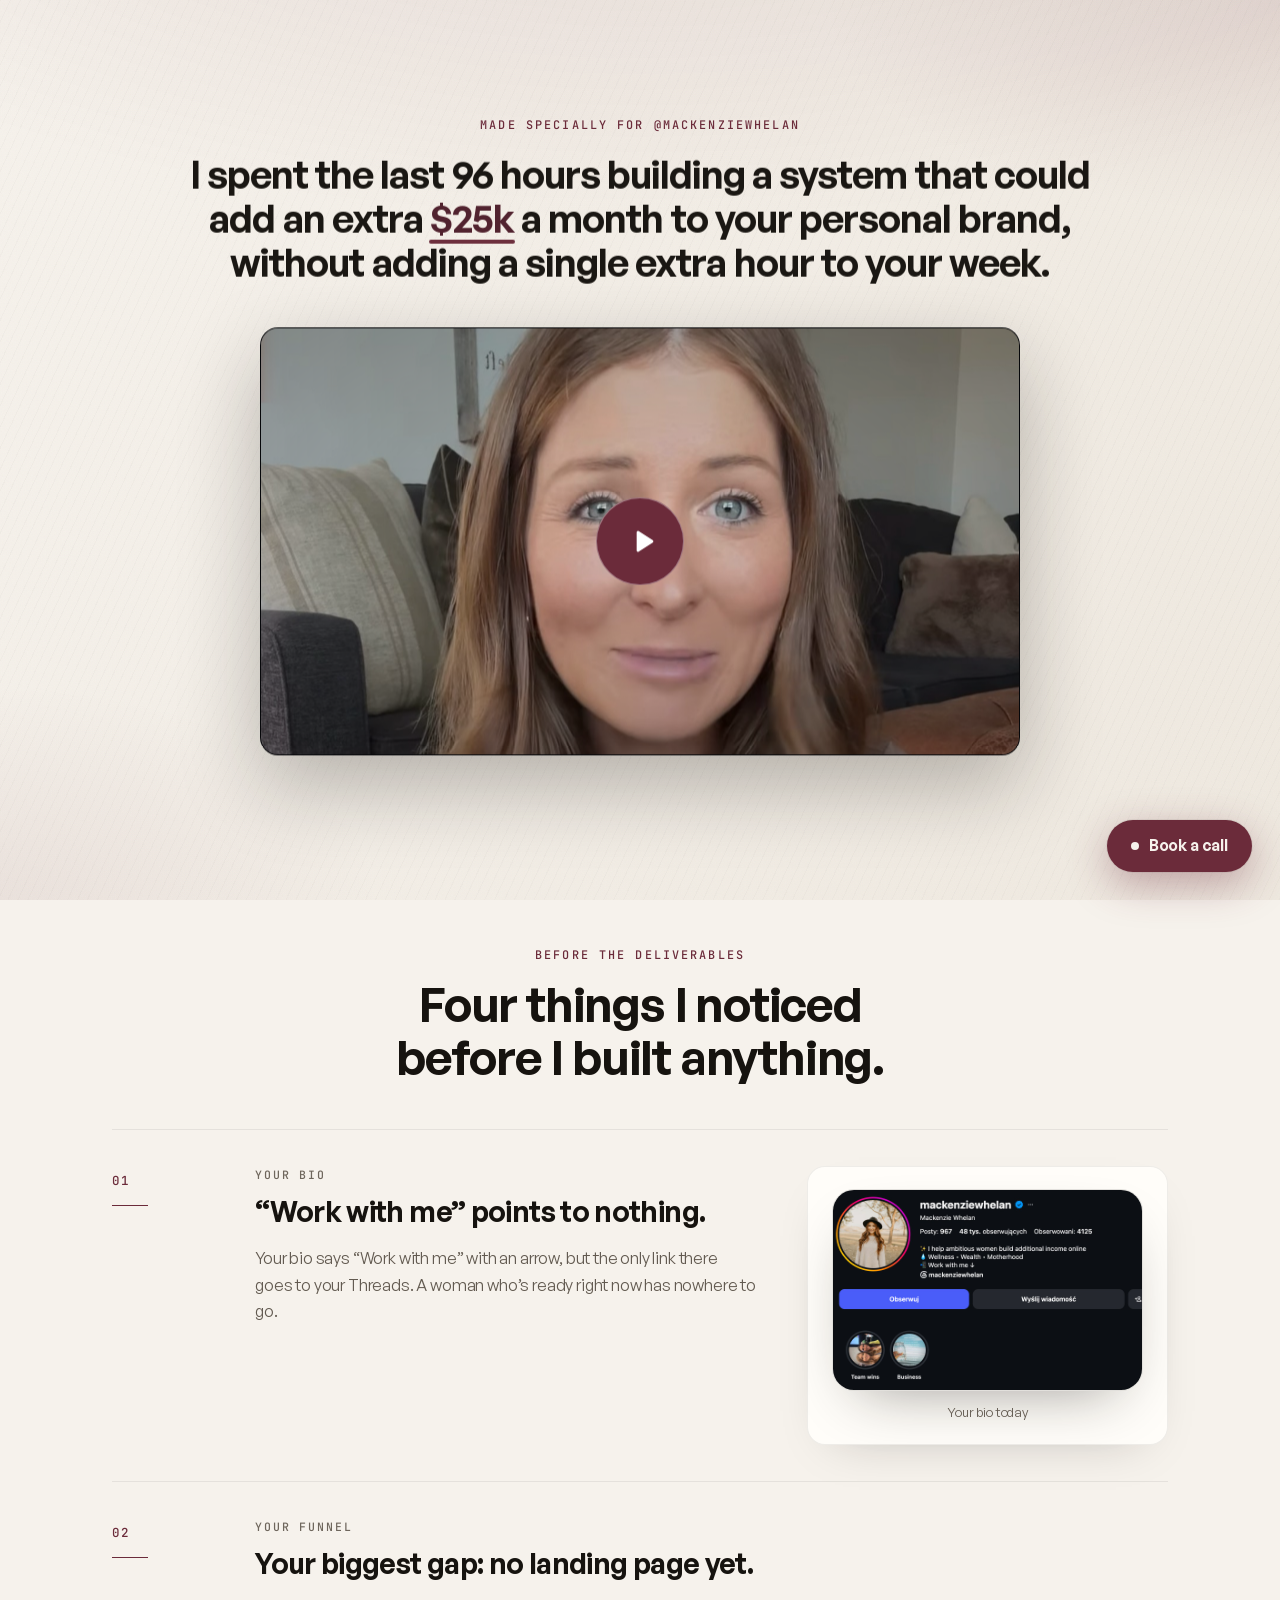
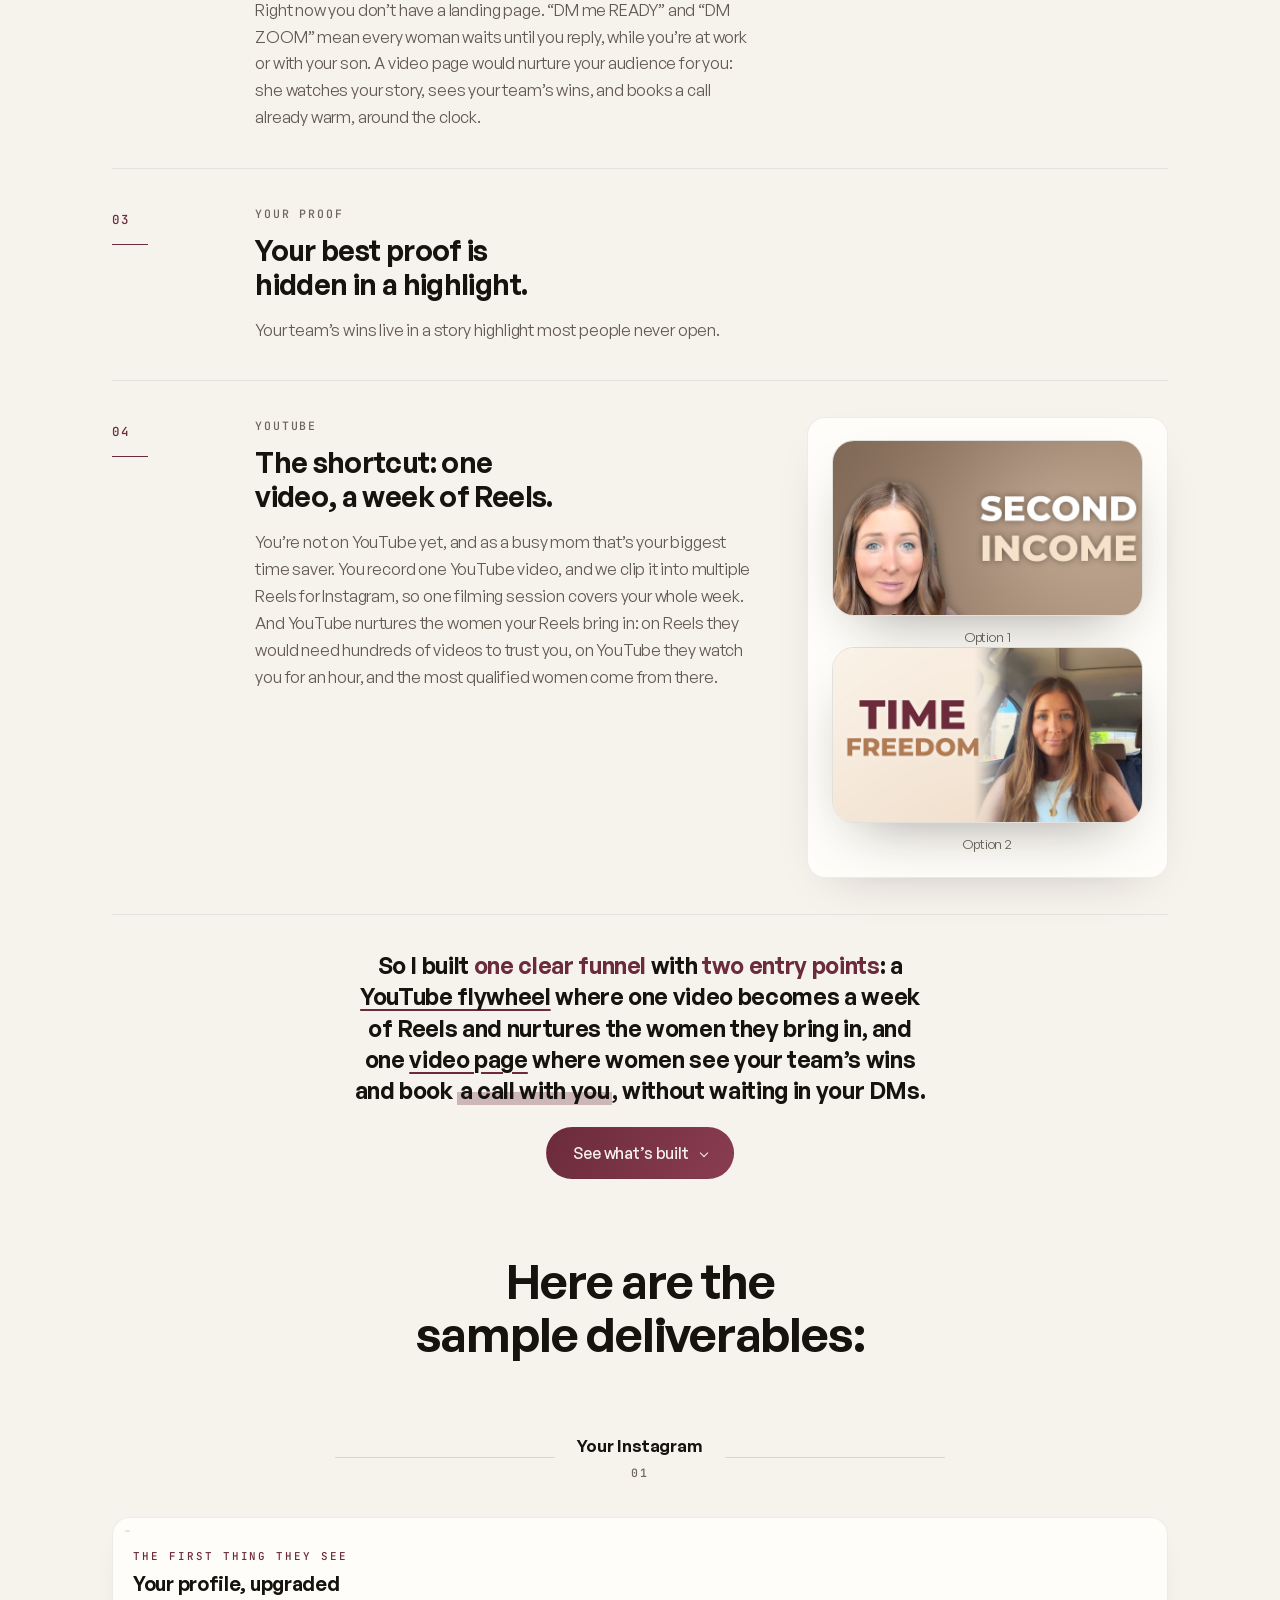
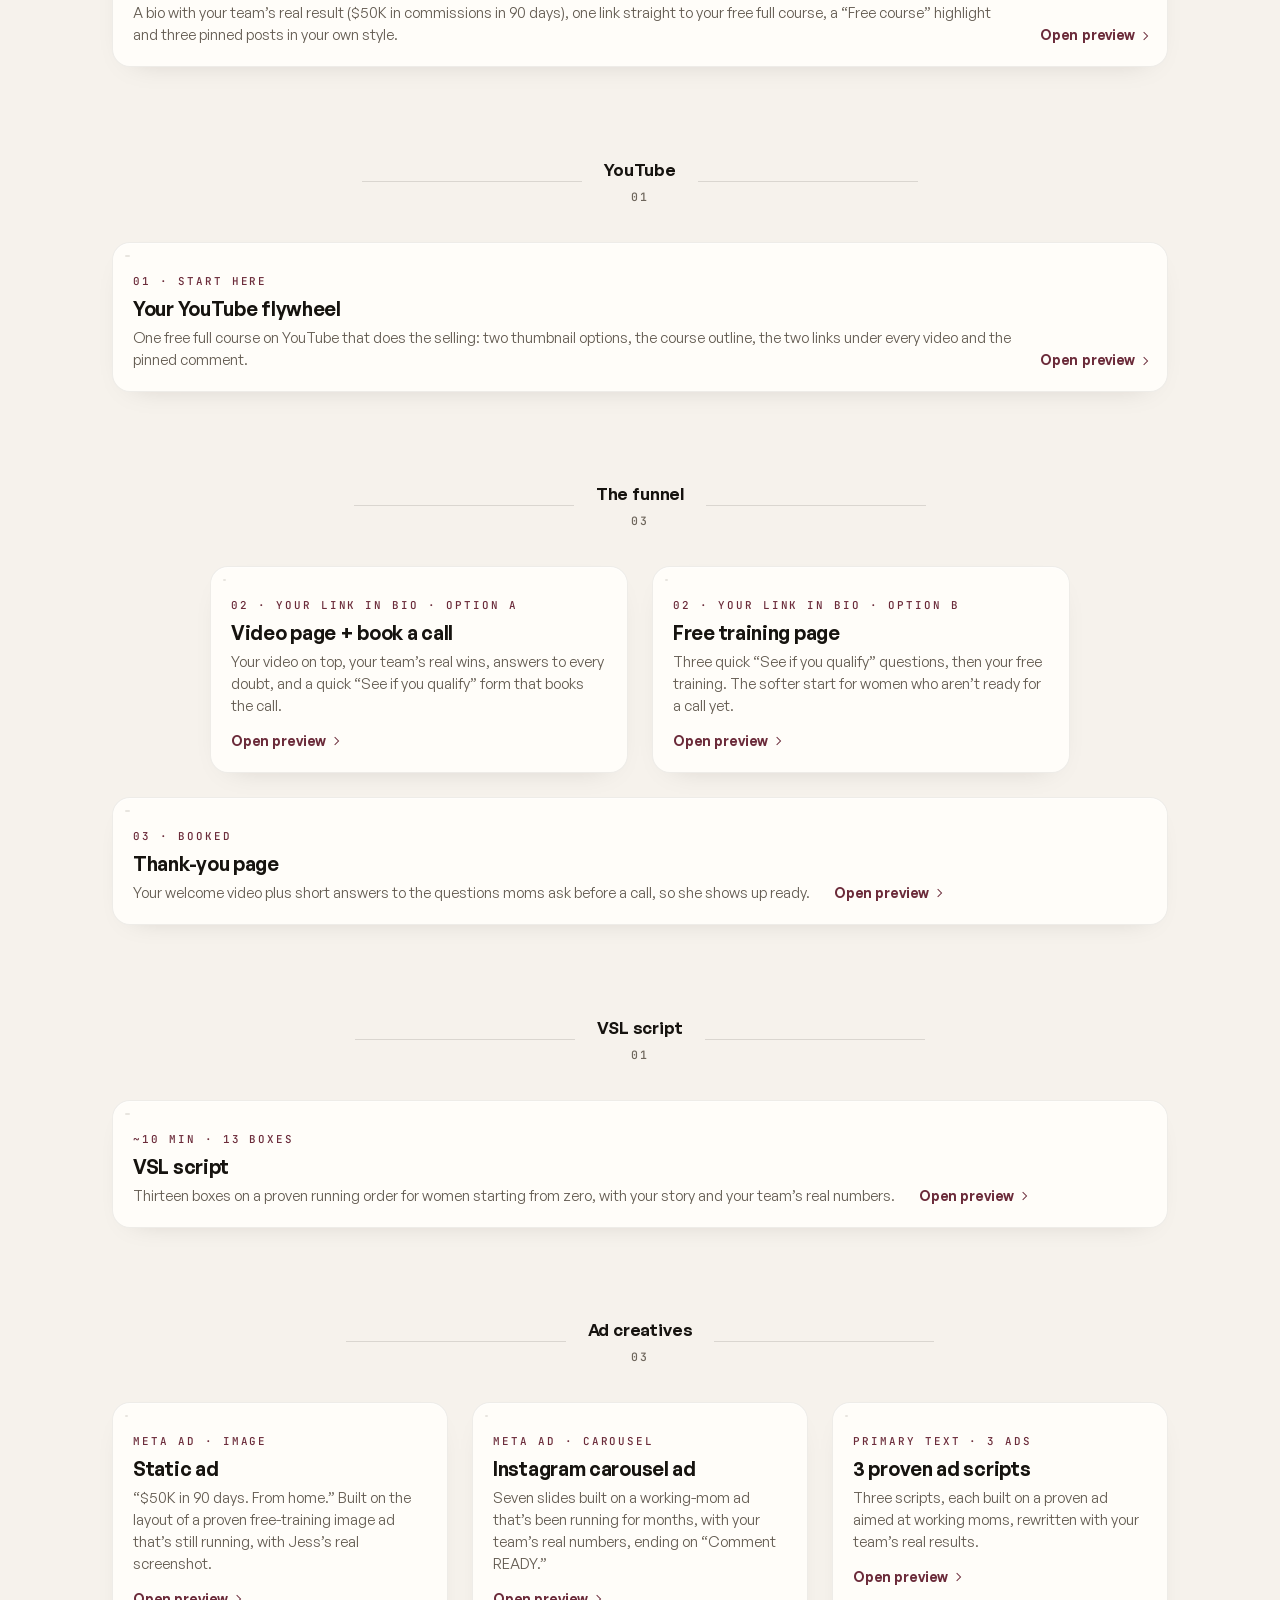
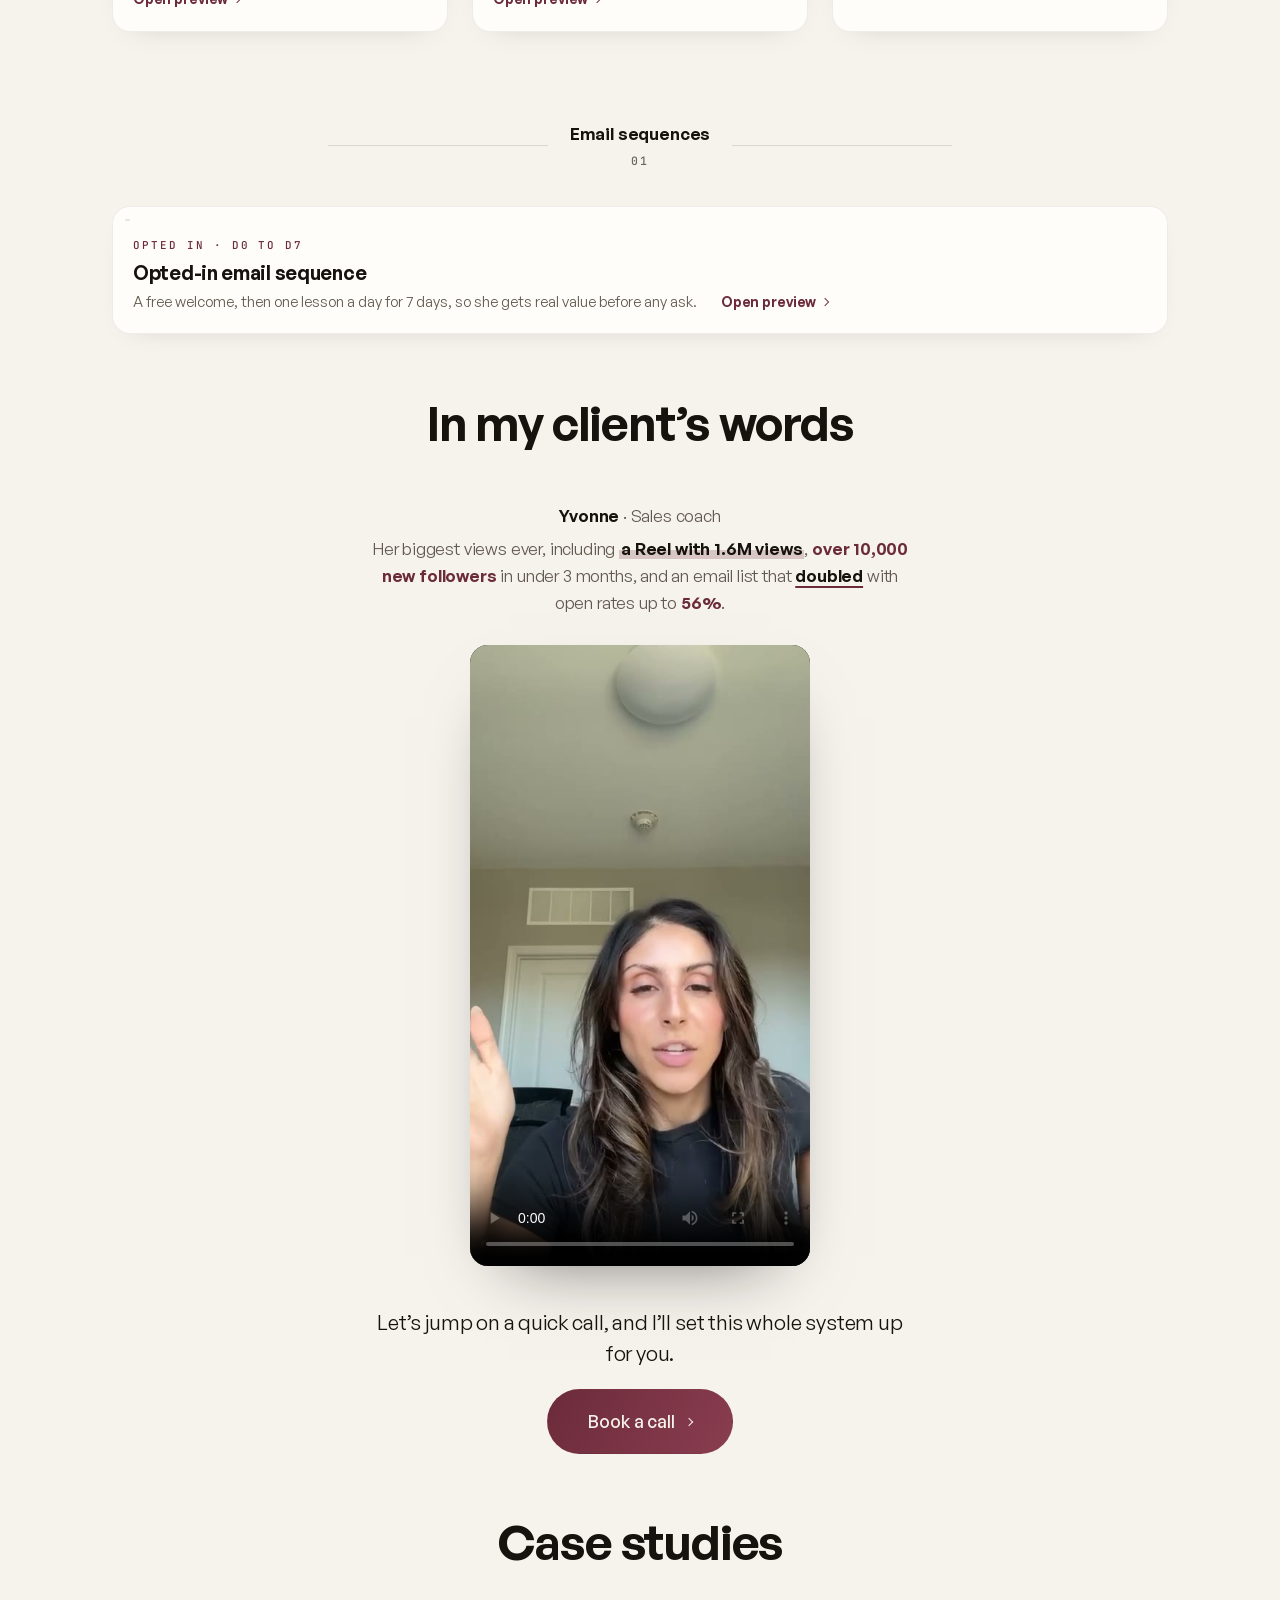
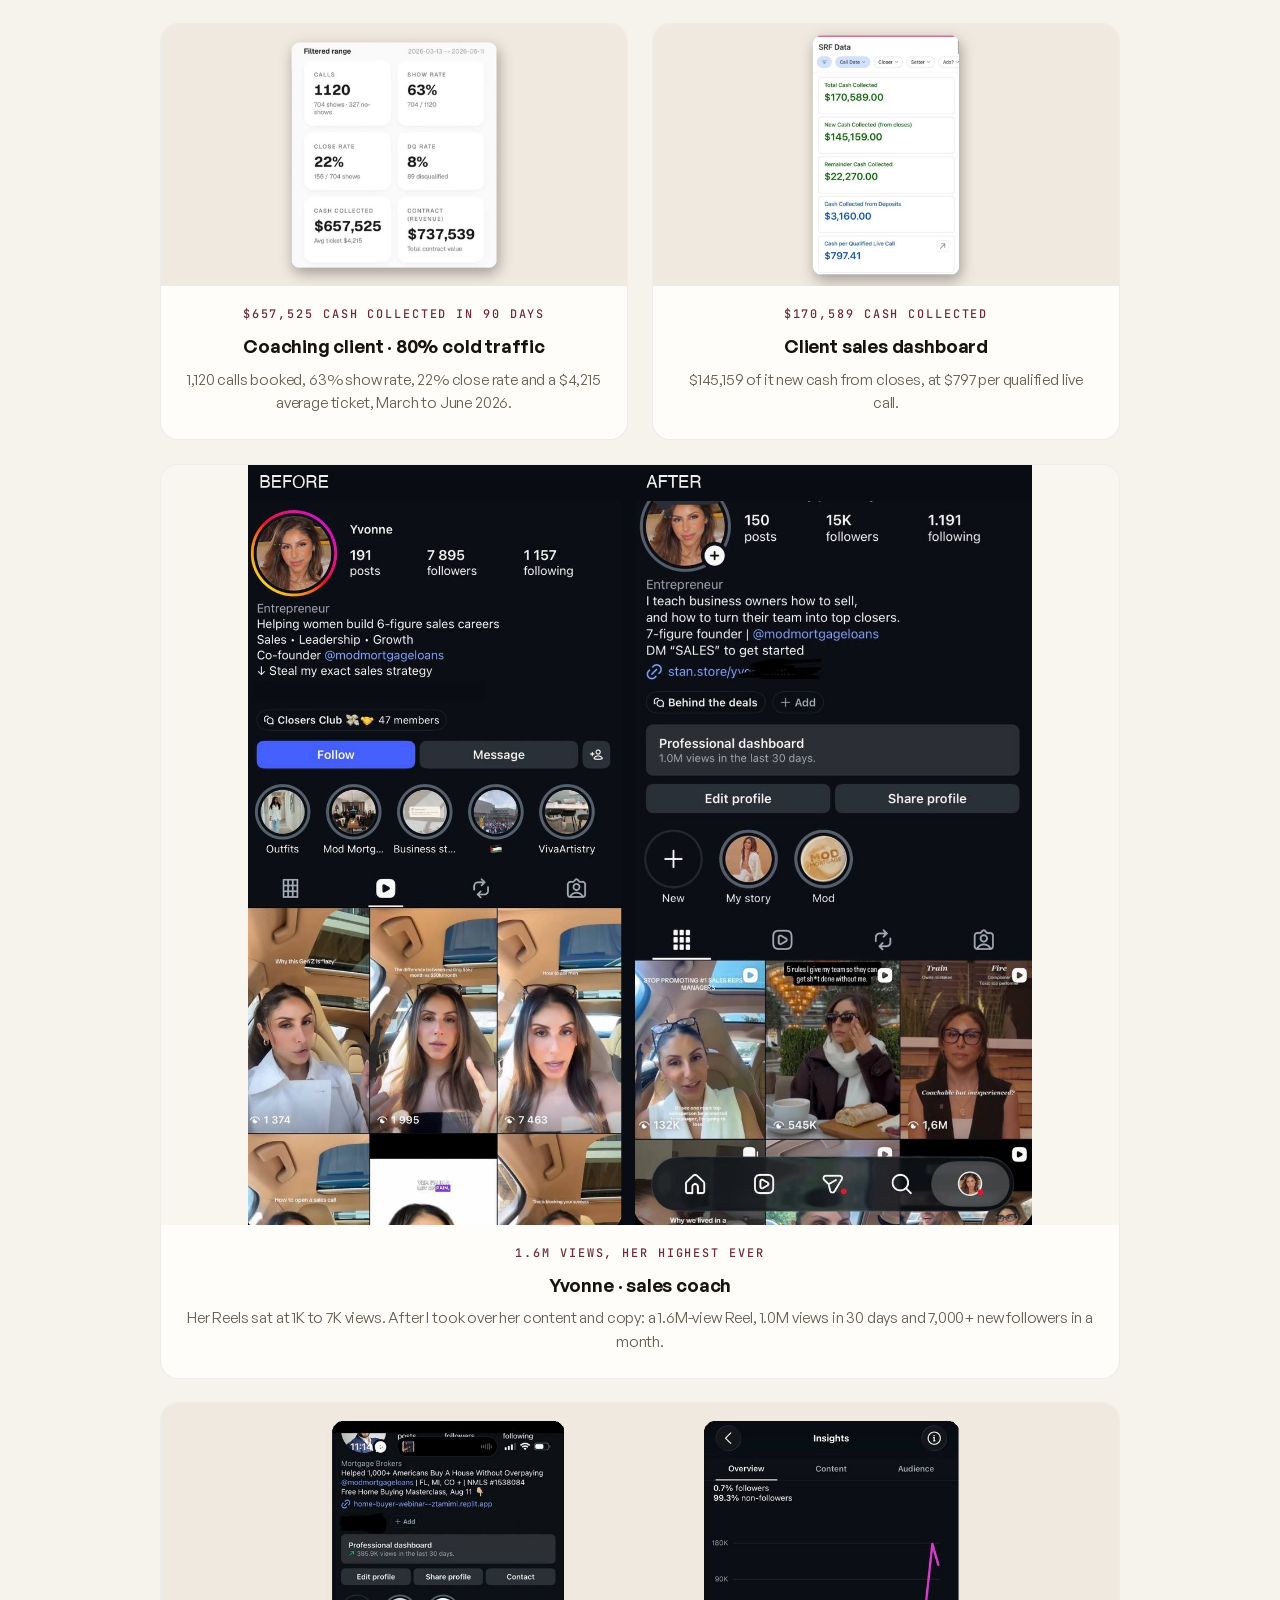
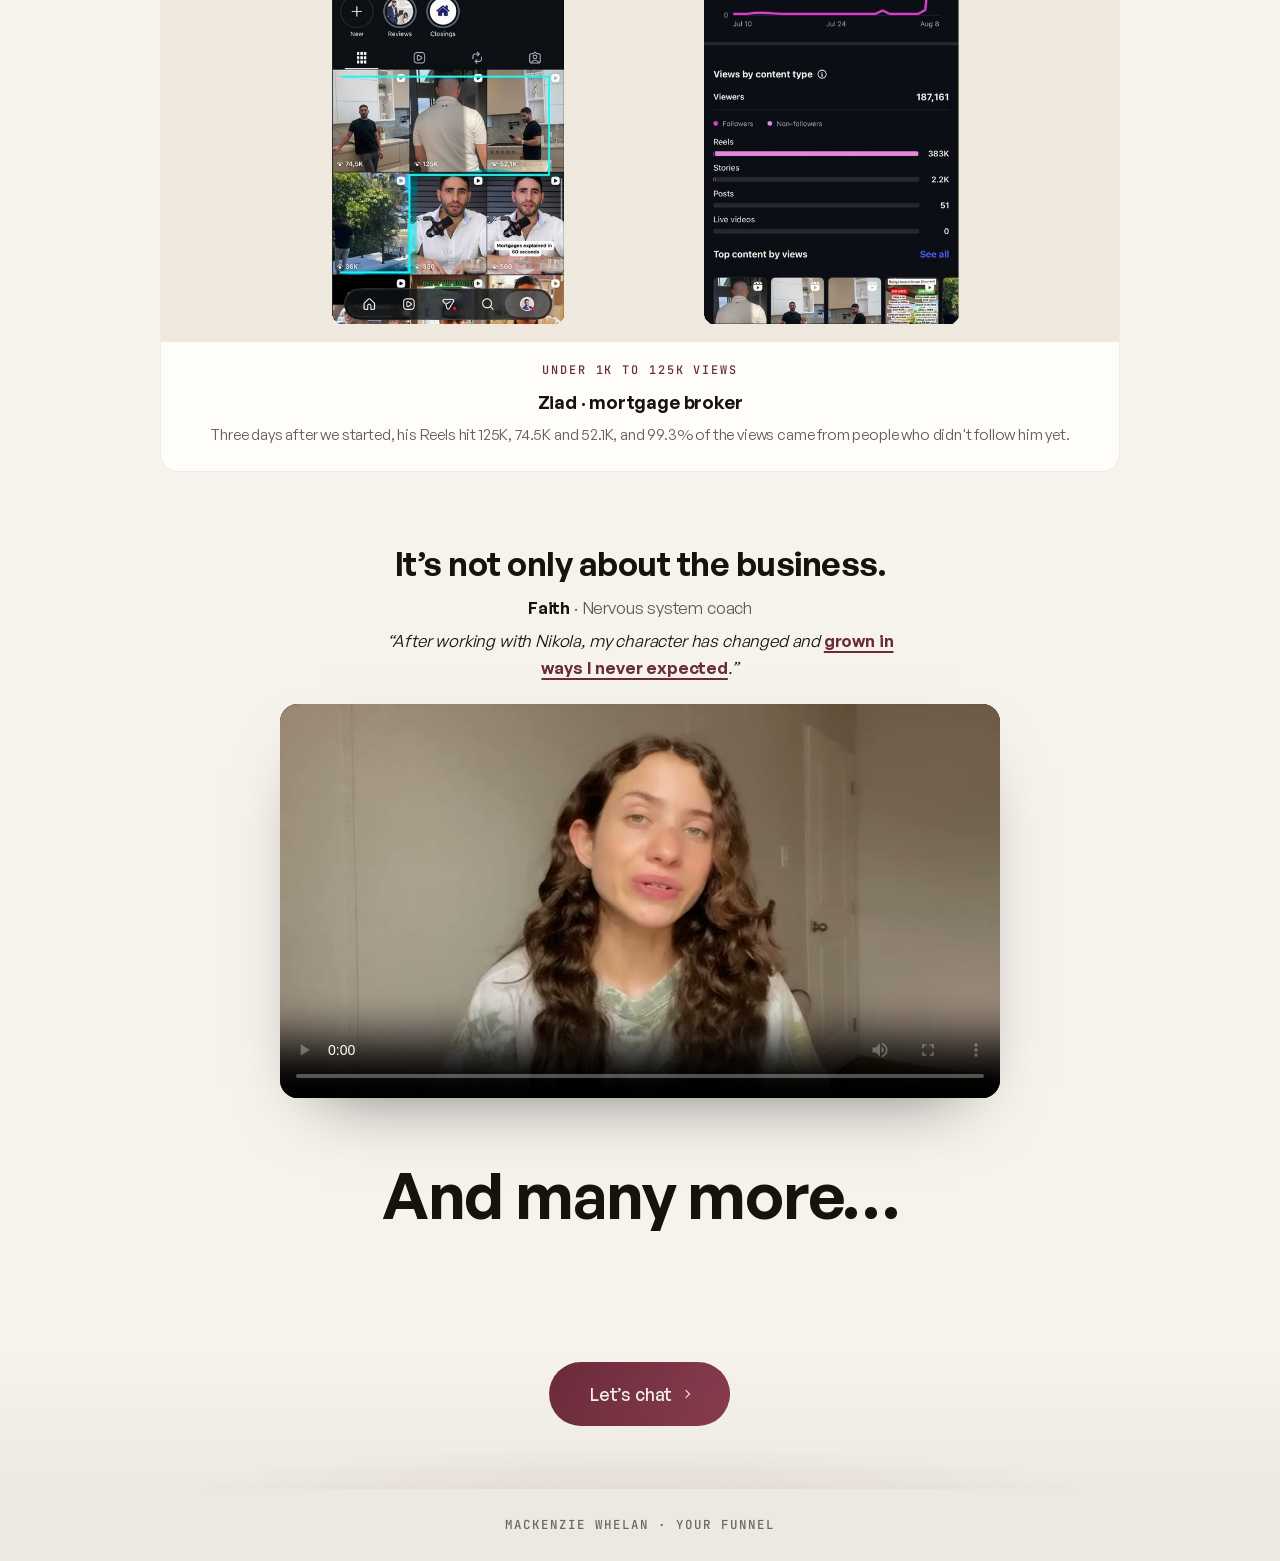
==== index.html @ 7a1e39ae "Mackenzie: new VSL script, distinct time-freedom thumbnail, proof collage, $25k headline Co-Authored" ====
<!doctype html>
<html lang="en">
<head>
  <meta charset="utf-8" />
  <meta name="viewport" content="width=device-width, initial-scale=1" />
  <title>Mackenzie Whelan · Your funnel</title>
  <meta name="description" content="Mackenzie, adding an additional $25k/mo to your personal brand" />
  <meta name="robots" content="noindex" />
  <meta property="og:title" content="Mackenzie, adding an additional $25k/mo to your personal brand" />
  <meta property="og:description" content="Mackenzie, adding an additional $25k/mo to your personal brand" />
  <meta property="og:image" content="https://nikola424.github.io/for-mackenzie/og.png" />
  <meta property="og:image:width" content="1200" />
  <meta property="og:image:height" content="630" />
  <meta property="og:url" content="https://nikola424.github.io/for-mackenzie/" />
  <meta property="og:type" content="website" />
  <meta name="twitter:card" content="summary_large_image" />
  <meta name="twitter:title" content="Mackenzie, adding an additional $25k/mo to your personal brand" />
  <meta name="twitter:image" content="https://nikola424.github.io/for-mackenzie/og.png" />
  <!-- Generated per build from the PROSPECT'S logo: node scripts/make_favicon.js {folder} -->
  <link rel="icon" href="assets/img/favicon.png" type="image/png" />
  <link rel="apple-touch-icon" href="assets/img/apple-touch-icon.png" />
  <script>document.documentElement.className += " js";</script>
  <link rel="preconnect" href="https://calendly.com" crossorigin />
  <link rel="preconnect" href="https://assets.calendly.com" crossorigin />
  <link rel="stylesheet" href="assets/vendor/lenis.css" />
  <link rel="stylesheet" href="styles.css?v=2" />
  <script>
    /* ================= SENDER OPTIONS (edit these, nothing else) =================
       heroEmbed   : Loom share URL, Wistia media id/URL, or any iframe src. Empty = native player (assets/video/hero.mp4).
       calendly    : your Calendly event URL. Embedded inline in the "Book a call" section.
       mode        : "funnel" (default, prospect already sells high ticket)
                     | "unaware" (no high-ticket offer yet: shows the designed offer card, swaps the headline, and adds the on-page bridge that walks the creator from "what problem?" to "show me the funnel").
       brand       : optional agency branding. logo (path/URL) and/or name for the top-left lockup; url; footer line.
       caseStudies : optional. [{ youtube: "VIDEO_ID" | image: "path", result: "$48k in 30 days", title: "...", text: "..." }]
    ============================================================================== */
    window.PITCH_CONFIG = {
      heroEmbed: "",
      calendly: "https://calendly.com/nikola-monetisebetter/discovery",
      mode: (new URLSearchParams(location.search).get("mode") || "funnel"),
      brand: { logo: "", name: "", url: "", footer: "" },
      caseStudies: [
        { image: "assets/img/cases/funnel-90d.jpg", result: "$657,525 cash collected in 90 days", title: "Coaching client · 80% cold traffic", text: "1,120 calls booked, 63% show rate, 22% close rate and a $4,215 average ticket, March to June 2026." },
        { image: "assets/img/cases/cash-dashboard.jpg", result: "$170,589 cash collected", title: "Client sales dashboard", text: "$145,159 of it new cash from closes, at $797 per qualified live call." },
        { wide: true, image: "assets/img/cases/yvonne.jpg", result: "1.6M views, her highest ever", title: "Yvonne · sales coach", text: "Her Reels sat at 1K to 7K views. After I took over her content and copy: a 1.6M-view Reel, 1.0M views in 30 days and 7,000+ new followers in a month." },
        { wide: true, image: "assets/img/cases/ziad.jpg", result: "Under 1K to 125K views", title: "Ziad · mortgage broker", text: "Three days after we started, his Reels hit 125K, 74.5K and 52.1K, and 99.3% of the views came from people who didn't follow him yet." }
      ]
    };
  </script>
<script data-topfix>try{if("scrollRestoration" in history)history.scrollRestoration="manual"}catch(e){}addEventListener("load",function(){if(!location.hash){scrollTo(0,0);setTimeout(function(){scrollTo(0,0)},50)}});</script>
<style>.cal-direct{text-align:center;margin-top:16px;font-size:.9rem;opacity:.75}.cal-direct a{text-decoration:underline}</style>
</head>
<body>
  <main id="top">
    <!-- ============================ HERO ============================ -->
    <section class="hero section" id="hero">
      <div class="agency-bar" id="agency-bar"></div>

      <!-- photo-swarm signature: overlay above the already-visible hero, pointer-events none -->
      <div class="swarm" id="swarm" aria-hidden="true">
        <div class="swarm__ph" style="--ox:-60vw;--oy:-40vh;--ix:-34vw;--iy:-18vh;--r:-8deg;left:50%;top:50%"><img src="assets/img/swarm-1.jpg" alt="" /></div>
        <div class="swarm__ph" style="--ox:60vw;--oy:-40vh;--ix:30vw;--iy:-18vh;--r:8deg;left:50%;top:50%"><img src="assets/img/swarm-2.jpg" alt="" /></div>
        <div class="swarm__ph" style="--ox:-70vw;--oy:10vh;--ix:-38vw;--iy:8vh;--r:-5deg;left:50%;top:50%"><img src="assets/img/swarm-3.jpg" alt="" /></div>
        <div class="swarm__ph" style="--ox:70vw;--oy:10vh;--ix:34vw;--iy:8vh;--r:5deg;left:50%;top:50%"><img src="assets/img/swarm-4.jpg" alt="" /></div>
        <div class="swarm__ph" style="--ox:-55vw;--oy:60vh;--ix:-26vw;--iy:34vh;--r:-6deg;left:50%;top:50%"><img src="assets/img/swarm-5.jpg" alt="" /></div>
        <div class="swarm__ph" style="--ox:55vw;--oy:60vh;--ix:22vw;--iy:34vh;--r:6deg;left:50%;top:50%"><img src="assets/img/swarm-6.jpg" alt="" /></div>
      </div>

      <div class="hero__inner container">
        <p class="eyebrow reveal">Made specially for @mackenziewhelan</p>
        <h1 class="hero__title reveal" data-mode="funnel">I spent the last 96 hours building a system that could add an extra <span class="mark">$25k</span> a month to your personal brand, without adding a single extra hour to your week.</h1>

        <!-- Hero video: Loom / Wistia embed when PITCH_CONFIG.heroEmbed is set, else the native player -->
        <div class="hplayer reveal">
          <div class="hplayer__stage" id="hp-stage" data-state="idle">
            <video class="hplayer__video" id="hp-video" playsinline preload="metadata" muted
                   poster="assets/img/hero-poster.jpg?v=2">
              <source src="assets/video/hero.mp4" type="video/mp4" />
              <track id="hp-track" kind="captions" src="assets/video/hero.vtt" srclang="en" label="English" />
            </video>

            <span class="hplayer__scrim" aria-hidden="true"></span>

            <button class="hplayer__big" id="hp-big" type="button" aria-label="Play video">
              <span class="hplayer__big-glow" aria-hidden="true"></span>
              <svg viewBox="0 0 24 24" aria-hidden="true"><path d="M8 5.14v13.72a1 1 0 0 0 1.53.85l10.5-6.86a1 1 0 0 0 0-1.7L9.53 4.3A1 1 0 0 0 8 5.14z"/></svg>
            </button>

            <div class="hplayer__cc" id="hp-cc-text" aria-live="polite"></div>

            <div class="hplayer__bar" id="hp-bar">
              <button class="hp-btn hp-btn--pp" id="hp-play" type="button" aria-label="Play / pause">
                <svg class="hp-i-pause" viewBox="0 0 24 24" aria-hidden="true"><rect x="6" y="5" width="4" height="14" rx="1.2"/><rect x="14" y="5" width="4" height="14" rx="1.2"/></svg>
                <svg class="hp-i-play" viewBox="0 0 24 24" aria-hidden="true"><path d="M8 5.14v13.72a1 1 0 0 0 1.53.85l10.5-6.86a1 1 0 0 0 0-1.7L9.53 4.3A1 1 0 0 0 8 5.14z"/></svg>
              </button>
              <span class="hp-time" id="hp-cur">0:00</span>
              <div class="hp-scrub" id="hp-scrub" role="slider" aria-label="Seek" aria-valuemin="0" aria-valuemax="100" aria-valuenow="0" tabindex="0">
                <div class="hp-scrub__track"><div class="hp-scrub__buf" id="hp-buf"></div><div class="hp-scrub__fill" id="hp-fill"></div></div>
                <div class="hp-scrub__knob" id="hp-knob"></div>
              </div>
              <span class="hp-time hp-time--dur" id="hp-dur">0:00</span>
              <div class="hp-speed">
                <button class="hp-btn hp-btn--speed" id="hp-speed-btn" type="button" aria-label="Playback speed">1.5&times;</button>
                <div class="hp-speed__menu" id="hp-speed-menu" role="menu">
                  <button data-rate="1" type="button" role="menuitem">1&times;</button>
                  <button data-rate="1.25" type="button" role="menuitem">1.25&times;</button>
                  <button data-rate="1.5" class="is-on" type="button" role="menuitem">1.5&times;</button>
                  <button data-rate="2" type="button" role="menuitem">2&times;</button>
                </div>
              </div>
              <button class="hp-btn hp-btn--mute" id="hp-mute" type="button" aria-label="Unmute" aria-pressed="false">
                <svg class="hp-i-muted" viewBox="0 0 24 24" aria-hidden="true"><path d="M4 9v6h4l5 4V5L8 9H4z"/><path d="M17 9.5l4.5 5M21.5 9.5l-4.5 5"/></svg>
                <svg class="hp-i-sound" viewBox="0 0 24 24" aria-hidden="true"><path d="M4 9v6h4l5 4V5L8 9H4z"/><path d="M16.5 8.5a5 5 0 0 1 0 7M19 6a9 9 0 0 1 0 12"/></svg>
              </button>
              <button class="hp-btn hp-btn--full" id="hp-full" type="button" aria-label="Fullscreen">
                <svg viewBox="0 0 24 24" aria-hidden="true"><path d="M8 4H4v4M16 4h4v4M8 20H4v-4M16 20h4v-4"/></svg>
              </button>
            </div>
          </div>
        </div>

        <div class="hero__actions reveal">
          <a class="btn btn--ghost" href="#bridge" data-mode="funnel">Start here <span class="arrow-down" aria-hidden="true"></span></a>
        </div>
      </div>
    </section>

    


    <!-- ====================== AUDIT / BRIDGE (first thing after the hero, every pitch) ====================== -->
    <section class="section bridge" id="bridge">
      <div class="container">
        <div class="bridge__head">
          <p class="eyebrow reveal">Before the deliverables</p>
          <h2 class="section__title bridge__title reveal">Four things I noticed<br />before I built anything.</h2>
        </div>

        <article class="beat reveal">
          <div class="beat__num"><span class="beat__idx">01</span><span class="beat__rule"></span></div>
          <div class="beat__copy">
            <p class="beat__kicker">Your bio</p>
            <h3 class="beat__title">&ldquo;Work with me&rdquo; points to nothing.</h3>
            <p class="beat__text">Your bio says &ldquo;Work with me&rdquo; with an arrow, but the only link there goes to your Threads. A woman who&rsquo;s ready right now has nowhere to go.</p>
          </div>
          <div class="beat__aside">
            <figure class="shot shot--wide"><img src="assets/img/her-profile.jpg" alt="Mackenzie's Instagram bio" loading="lazy" /><figcaption>Your bio today</figcaption></figure>
          </div>
        </article>

        <article class="beat reveal">
          <div class="beat__num"><span class="beat__idx">02</span><span class="beat__rule"></span></div>
          <div class="beat__copy">
            <p class="beat__kicker">Your funnel</p>
            <h3 class="beat__title">Your biggest gap: no landing page yet.</h3>
            <p class="beat__text">Right now you don&rsquo;t have a landing page. &ldquo;DM me READY&rdquo; and &ldquo;DM ZOOM&rdquo; mean every woman waits until you reply, while you&rsquo;re at work or with your son. A video page would nurture your audience for you: she watches your story, sees your team&rsquo;s wins, and books a call already warm, around the clock.</p>
          </div>
        </article>

        <article class="beat reveal">
          <div class="beat__num"><span class="beat__idx">03</span><span class="beat__rule"></span></div>
          <div class="beat__copy">
            <p class="beat__kicker">Your proof</p>
            <h3 class="beat__title">Your best proof is hidden in a highlight.</h3>
            <p class="beat__text">Your team&rsquo;s wins live in a story highlight most people never open.</p>
          </div>
        </article>

        <article class="beat reveal">
          <div class="beat__num"><span class="beat__idx">04</span><span class="beat__rule"></span></div>
          <div class="beat__copy">
            <p class="beat__kicker">YouTube</p>
            <h3 class="beat__title">The shortcut: one video, a week of Reels.</h3>
            <p class="beat__text">You&rsquo;re not on YouTube yet, and as a busy mom that&rsquo;s your biggest time saver. You record one YouTube video, and we clip it into multiple Reels for Instagram, so one filming session covers your whole week. And YouTube nurtures the women your Reels bring in: on Reels they would need hundreds of videos to trust you, on YouTube they watch you for an hour, and the most qualified women come from there.</p>
          </div>
          <div class="beat__aside">
            <figure class="shot shot--wide"><img src="assets/img/course-thumb-1.jpg?v=2" alt="Thumbnail option 1" loading="lazy" /><figcaption>Option 1</figcaption></figure><figure class="shot shot--wide"><img src="assets/img/course-thumb-2.jpg?v=2" alt="Thumbnail option 2" loading="lazy" /><figcaption>Option 2</figcaption></figure>
          </div>
        </article>

        <div class="bridge__close reveal">
          <p class="bridge__closing">So I built <span class="hl">one clear funnel</span> with <span class="hl">two entry points</span>: a <u class="ul">YouTube flywheel</u> where one video becomes a week of Reels and nurtures the women they bring in, and one <u class="ul">video page</u> where women see your team&rsquo;s wins and book <span class="hl-bg">a call with you</span>, without waiting in your DMs.</p>
          <a class="btn btn--primary" href="#deliverables">See what&rsquo;s built <span class="arrow-down" aria-hidden="true"></span></a>
        </div>
      </div>
    </section>

    <!-- ======================= DELIVERABLES ======================== -->
    <section class="section deliverables" id="deliverables">
      <div class="container">
        <h2 class="section__title deliverables__title reveal" data-mode="funnel">Here are the<br />sample deliverables:</h2>

        <div class="group">
          <div class="group__head reveal">
            <span class="group__rule"></span>
            <span class="group__meta"><span class="group__label">Your Instagram</span><span class="group__count">01</span></span>
            <span class="group__rule"></span>
          </div>
          <div class="grid grid--1">
            <button class="pcard pcard--wide reveal" data-title="Your profile, upgraded" data-embed="ig-profile/?v=1">
              <span class="thumb thumb--wide"><span class="thumb__bar"><i></i><i></i><i></i><span class="thumb__url">today vs upgraded</span></span><img class="thumb__img" src="assets/img/igprofile-preview.jpg?v=1" alt="Your profile, upgraded preview" loading="lazy" /></span>
              <span class="pcard__body"><span><span class="pcard__kicker">The first thing they see</span><span class="pcard__title">Your profile, upgraded</span><span class="pcard__desc">A bio with your team&rsquo;s real result ($50K in commissions in 90 days), one link straight to your free full course, a &ldquo;Free course&rdquo; highlight and three pinned posts in your own style.</span></span><span class="pcard__link">Open preview <span class="arrow" aria-hidden="true"></span></span></span>
            </button>
          </div>
        </div>

        <div class="group">
          <div class="group__head reveal">
            <span class="group__rule"></span>
            <span class="group__meta"><span class="group__label">YouTube</span><span class="group__count">01</span></span>
            <span class="group__rule"></span>
          </div>
          <div class="grid grid--1">
            <button class="pcard pcard--wide reveal" data-title="Your YouTube flywheel" data-embed="youtube-flywheel/?v=3">
              <span class="thumb thumb--wide"><span class="thumb__bar"><i></i><i></i><i></i><span class="thumb__url">your free full course</span></span><img class="thumb__img" src="assets/img/flywheel-preview.jpg?v=3" alt="Your YouTube flywheel preview" loading="lazy" /></span>
              <span class="pcard__body"><span><span class="pcard__kicker">01 · Start here</span><span class="pcard__title">Your YouTube flywheel</span><span class="pcard__desc">One free full course on YouTube that does the selling: two thumbnail options, the course outline, the two links under every video and the pinned comment.</span></span><span class="pcard__link">Open preview <span class="arrow" aria-hidden="true"></span></span></span>
            </button>
          </div>
        </div>

        <div class="group">
          <div class="group__head reveal">
            <span class="group__rule"></span>
            <span class="group__meta"><span class="group__label">The funnel</span><span class="group__count">03</span></span>
            <span class="group__rule"></span>
          </div>
          <div class="grid grid--2">
            <button class="pcard reveal" data-title="Option A · Video page + book a call" data-embed="video/?v=3">
              <span class="thumb"><span class="thumb__bar"><i></i><i></i><i></i><span class="thumb__url">your link in bio · option A</span></span><img class="thumb__img" src="assets/img/video-preview.jpg?v=2" alt="Video page preview" loading="lazy" /></span>
              <span class="pcard__body"><span><span class="pcard__kicker">02 · Your link in bio · Option A</span><span class="pcard__title">Video page + book a call</span><span class="pcard__desc">Your video on top, your team&rsquo;s real wins, answers to every doubt, and a quick &ldquo;See if you qualify&rdquo; form that books the call.</span></span><span class="pcard__link">Open preview <span class="arrow" aria-hidden="true"></span></span></span>
            </button>
            <button class="pcard reveal" data-title="Option B · Free training page" data-embed="squeeze/?v=1792788765">
              <span class="thumb"><span class="thumb__bar"><i></i><i></i><i></i><span class="thumb__url">your link in bio · option B</span></span><img class="thumb__img" src="assets/img/squeeze-preview.jpg?v=1792788765" alt="Option B preview" loading="lazy" /></span>
              <span class="pcard__body"><span><span class="pcard__kicker">02 · Your link in bio · Option B</span><span class="pcard__title">Free training page</span><span class="pcard__desc">Three quick &ldquo;See if you qualify&rdquo; questions, then your free training. The softer start for women who aren&rsquo;t ready for a call yet.</span></span><span class="pcard__link">Open preview <span class="arrow" aria-hidden="true"></span></span></span>
            </button>
          </div>
          <div class="grid grid--1" style="margin-top:24px">
            <button class="pcard pcard--wide reveal" data-title="Thank-you page" data-embed="thank-you/?v=1">
              <span class="thumb thumb--wide"><span class="thumb__bar"><i></i><i></i><i></i><span class="thumb__url">booked</span></span><img class="thumb__img" src="assets/img/thankyou-preview.jpg?v=1" alt="Thank-you page preview" loading="lazy" /></span>
              <span class="pcard__body"><span><span class="pcard__kicker">03 · Booked</span><span class="pcard__title">Thank-you page</span><span class="pcard__desc">Your welcome video plus short answers to the questions moms ask before a call, so she shows up ready.</span></span><span class="pcard__link">Open preview <span class="arrow" aria-hidden="true"></span></span></span>
            </button>
          </div>

        </div>

        <div class="group">
          <div class="group__head reveal">
            <span class="group__rule"></span>
            <span class="group__meta"><span class="group__label">VSL script</span><span class="group__count">01</span></span>
            <span class="group__rule"></span>
          </div>
          <div class="grid grid--1">
            <button class="pcard pcard--wide reveal" data-title="VSL script" data-embed="vsl-script/?v=2">
              <span class="thumb thumb--wide"><span class="thumb__bar"><i></i><i></i><i></i><span class="thumb__url">script · 13 boxes</span></span><img class="thumb__img" src="assets/img/vslscript-preview.jpg?v=3" alt="VSL script preview" loading="lazy" /></span>
              <span class="pcard__body"><span><span class="pcard__kicker">~10 min · 13 boxes</span><span class="pcard__title">VSL script</span><span class="pcard__desc">Thirteen boxes on a proven running order for women starting from zero, with your story and your team&rsquo;s real numbers.</span></span><span class="pcard__link">Open preview <span class="arrow" aria-hidden="true"></span></span></span>
            </button>
          </div>
        </div>

        <div class="group">
          <div class="group__head reveal">
            <span class="group__rule"></span>
            <span class="group__meta"><span class="group__label">Ad creatives</span><span class="group__count">03</span></span>
            <span class="group__rule"></span>
          </div>
          <div class="grid grid--3">
            <button class="pcard reveal" data-title="Static ad" data-embed="static-ad/?v=1" data-noanim>
              <span class="thumb"><span class="thumb__bar"><i></i><i></i><i></i><span class="thumb__url">instagram.com/mackenziewhelan</span></span><img class="thumb__img" src="assets/img/static-ad-preview.jpg?v=1" alt="Static ad preview" loading="lazy" /></span>
              <span class="pcard__body"><span><span class="pcard__kicker">Meta ad · Image</span><span class="pcard__title">Static ad</span><span class="pcard__desc">&ldquo;$50K in 90 days. From home.&rdquo; Built on the layout of a proven free-training image ad that&rsquo;s still running, with Jess&rsquo;s real screenshot.</span></span><span class="pcard__link">Open preview <span class="arrow" aria-hidden="true"></span></span></span>
            </button>
            <button class="pcard reveal" data-title="Instagram carousel ad" data-embed="carousel/phone/?v=1792787539" data-noanim>
              <span class="thumb"><span class="thumb__bar"><i></i><i></i><i></i><span class="thumb__url">instagram.com/mackenziewhelan</span></span><img class="thumb__img" src="assets/img/carousel-preview.jpg?v=1792787539" alt="Instagram carousel ad preview" loading="lazy" /></span>
              <span class="pcard__body"><span><span class="pcard__kicker">Meta ad · Carousel</span><span class="pcard__title">Instagram carousel ad</span><span class="pcard__desc">Seven slides built on a working-mom ad that&rsquo;s been running for months, with your team&rsquo;s real numbers, ending on &ldquo;Comment READY.&rdquo;</span></span><span class="pcard__link">Open preview <span class="arrow" aria-hidden="true"></span></span></span>
            </button>
            <button class="pcard reveal" data-title="3 proven ad scripts" data-embed="ad-scripts/?v=1">
              <span class="thumb"><span class="thumb__bar"><i></i><i></i><i></i><span class="thumb__url">ad scripts</span></span><img class="thumb__img" src="assets/img/adscripts-preview.jpg?v=1" alt="3 proven ad scripts preview" loading="lazy" /></span>
              <span class="pcard__body"><span><span class="pcard__kicker">Primary text · 3 ads</span><span class="pcard__title">3 proven ad scripts</span><span class="pcard__desc">Three scripts, each built on a proven ad aimed at working moms, rewritten with your team&rsquo;s real results.</span></span><span class="pcard__link">Open preview <span class="arrow" aria-hidden="true"></span></span></span>
            </button>
          </div>
        </div>

        <div class="group">
          <div class="group__head reveal">
            <span class="group__rule"></span>
            <span class="group__meta"><span class="group__label">Email sequences</span><span class="group__count">01</span></span>
            <span class="group__rule"></span>
          </div>
          <div class="grid grid--1">
            <button class="pcard pcard--wide reveal" data-title="Opted-in email sequence" data-embed="opted-in/?v=1792787539">
              <span class="thumb thumb--wide"><span class="thumb__bar"><i></i><i></i><i></i><span class="thumb__url">sequence · 8 emails</span></span><img class="thumb__img" src="assets/img/optedin-preview.jpg?v=1792787539" alt="Opted-in email sequence preview" loading="lazy" /></span>
              <span class="pcard__body"><span><span class="pcard__kicker">Opted in · D0 to D7</span><span class="pcard__title">Opted-in email sequence</span><span class="pcard__desc">A free welcome, then one lesson a day for 7 days, so she gets real value before any ask.</span></span><span class="pcard__link">Open preview <span class="arrow" aria-hidden="true"></span></span></span>
            </button>
          </div>
        </div>
      </div>
    </section>

    <!-- ========================= CASE STUDIES (optional) ========================= -->

    <!-- ========================= CLIENT TESTIMONIAL ========================= -->
    <section class="section testimonial" id="testimonial">
      <div class="container">
        <h2 class="section__title case-studies__title reveal">In my client&rsquo;s words</h2>
        <div class="vt-head reveal">
          <p class="vt-who"><b>Yvonne</b> &middot; Sales coach</p>
          <p class="vt-desc">Her biggest views ever, including <span class="hl-bg">a Reel with 1.6M views</span>, <span class="hl">over 10,000 new followers</span> in under 3 months, and an email list that <u class="ul">doubled</u> with open rates up to <span class="hl">56%</span>.</p>
        </div>
        <figure class="vt reveal">
          <video controls playsinline preload="metadata" poster="assets/img/testimonial-poster.jpg" src="assets/video/testimonial.mp4"></video>
        </figure>
        <div class="vt-cta reveal"><p class="vt-cta__line">Let&rsquo;s jump on a quick call, and I&rsquo;ll set this whole system up for you.</p><a class="btn btn--primary" href="https://calendly.com/nikola-monetisebetter/discovery" target="_blank" rel="noopener">Book a call <span class="arrow" aria-hidden="true"></span></a></div>
      </div>
      <style>
        .vt-cta { display: flex; flex-direction: column; align-items: center; gap: 20px; margin-top: 40px; text-align: center; }
        .vt-cta__line { margin: 0; max-width: 46ch; font-size: clamp(1.1rem, 2.2vw, 1.3rem); line-height: 1.5; color: var(--text); }
        .vt-cta .btn { font-size: 1.1rem; padding: 18px 40px; }
        .testimonial { padding-top: 0; }
        .vt-head { max-width: 760px; margin: 0 auto 28px; text-align: center; display: grid; gap: 8px; }
        .vt-who { margin: 0; font-size: 1.05rem; color: var(--text-2); }
        .vt-who b { color: var(--text); }
        .vt-desc { margin: 0 auto; max-width: 54ch; font-size: 1.05rem; line-height: 1.6; color: var(--text-2); }
        .vt-desc .hl, .vt-desc .hl-bg, .vt-desc .ul { font-weight: 700; color: var(--text); }
        .vt-desc .hl { color: var(--accent); }
        .vt-desc .hl-bg { background: linear-gradient(transparent 55%, color-mix(in srgb, var(--accent) 22%, transparent) 55%); padding: 0 2px; }
        .vt-desc .ul { text-decoration: underline; text-decoration-color: var(--accent); text-decoration-thickness: 2px; text-underline-offset: 4px; }
        .vt { max-width: 340px; margin: 0 auto; display: grid; gap: 16px; }
        .vt video { width: 100%; aspect-ratio: 464 / 848; border-radius: var(--radius); background: #000; display: block; box-shadow: 0 30px 70px -40px rgba(0,0,0,.6); }
        .vt figcaption { text-align: center; font-size: 1rem; line-height: 1.55; color: var(--text-2); }
      </style>
    </section>

    <!-- ============================ BOOK A CALL ============================ -->

    <section class="section case-studies" id="case-studies">
      <div class="container">
        <h2 class="section__title case-studies__title reveal">Case studies</h2>
        <div class="cs-grid"></div>
        <div class="faith reveal">
          <p class="faith-k">It&rsquo;s not only about the business.</p>
          <p class="faith-who"><b>Faith</b> &middot; Nervous system coach</p>
          <p class="faith-desc">&ldquo;After working with Nikola, my character has changed and <span class="fu fu--b">grown in ways I never expected</span>.&rdquo;</p>
          <video controls playsinline preload="metadata" poster="assets/img/faith-poster.jpg" src="assets/video/faith.mp4"></video>
        </div>
        <style>
          .faith { max-width: 720px; margin: clamp(48px, 8vh, 80px) auto 0; text-align: center; display: grid; gap: 8px; }
          .faith-k { margin: 0 0 4px; font-family: var(--display); font-weight: 700; font-size: clamp(1.5rem, 3.5vw, 2.1rem); letter-spacing: -0.015em; line-height: 1.15; color: var(--text); }
          .faith-who { margin: 0; font-size: 1.05rem; color: var(--text-2); }
          .faith-who b { color: var(--text); }
          .faith-desc { margin: 0 auto 14px; max-width: 54ch; font-size: 1.05rem; line-height: 1.6; color: var(--text-2); }
          .faith-desc { font-style: italic; color: var(--text); }
          .faith .fu { text-decoration: underline; text-decoration-color: var(--accent); text-decoration-thickness: 3px; text-underline-offset: 6px; }
          .faith .fu--b { font-weight: 700; font-style: normal; color: var(--accent); text-decoration-thickness: 2px; text-underline-offset: 4px; }
          .faith video { width: 100%; aspect-ratio: 848 / 464; border-radius: var(--radius); background: #000; display: block; box-shadow: 0 30px 70px -40px rgba(0,0,0,.6); }
        </style>
        <p class="cs-more reveal">And many more&hellip;</p>
        <style>.cs-more { margin: clamp(40px, 7vh, 72px) 0 0; text-align: center; font-family: var(--display); font-weight: 700; font-size: clamp(2.2rem, 6vw, 4rem); letter-spacing: -0.02em; line-height: 1.05; color: var(--text); }</style>
      </div>
    </section>

    <section class="section cta" id="cta">
      <div class="container cta__wrap">
        <a class="btn btn--primary cta__btn reveal" href="https://calendly.com/nikola-monetisebetter/discovery" target="_blank" rel="noopener">Let&rsquo;s chat <span class="arrow" aria-hidden="true"></span></a>
        <style>.cta__btn { margin-top: 8px; font-size: 1.1rem; padding: 18px 40px; }</style>
      </div>
    </section>
  </main>

  <!-- ========================== STICKY CTA ======================== -->
  <a class="stickycta" id="sticky-cta" href="https://calendly.com/nikola-monetisebetter/discovery" target="_blank" rel="noopener">
    <span class="stickycta__dot" aria-hidden="true"></span>
    <span class="stickycta__label">Book a call</span>
  </a>

  <!-- ============================ FOOTER ========================== -->
  <footer class="footer">
    <div class="container footer__inner">
      <span class="footer__note" id="footer-note">Mackenzie Whelan · Your funnel</span>
    </div>
  </footer>

  <!-- ============================ LIGHTBOX ======================== -->
  <div class="lightbox" id="lightbox" aria-hidden="true" role="dialog" aria-modal="true" aria-label="Deliverable preview">
    <button class="lightbox__close" id="lightbox-close" aria-label="Close preview">&times;</button>
    <div class="lightbox__inner">
      <div class="lightbox__stage" id="lightbox-stage"></div>
      <p class="lightbox__title" id="lightbox-title"></p>
    </div>
  </div>

  <script>
    // mode switch (funnel | unaware): an element shows when its data-mode list contains the mode
    (function () {
      var m = (window.PITCH_CONFIG && window.PITCH_CONFIG.mode) || "funnel";
      document.querySelectorAll("[data-mode]").forEach(function (el) { el.hidden = el.getAttribute("data-mode").split(/\s+/).indexOf(m) === -1; });
    })();
  </script>
  <script src="assets/vendor/lenis.min.js"></script>
  <script src="assets/vendor/gsap.min.js"></script>
  <script src="assets/vendor/ScrollTrigger.min.js"></script>
  <script src="main.js"></script>
</body>
</html>
---- assets/vendor/lenis.css ----
html.lenis,html.lenis body{height:auto}.lenis.lenis-smooth{scroll-behavior:auto!important}.lenis.lenis-smooth [data-lenis-prevent]{overscroll-behavior:contain}.lenis.lenis-stopped{overflow:hidden}.lenis.lenis-smooth iframe{pointer-events:none}
---- styles.css ----
/* =========================================================================
   Emmaline Fawcett · pitch site (system A, Nikola wrapper)
   Light, quiet luxury: warm ivory paper, ink, one deep bordeaux (her
   green-suit portrait). General Sans + JetBrains Mono eyebrows.
   ========================================================================= */

@font-face { font-family: "General Sans"; src: url("assets/fonts/general-sans-400.woff2") format("woff2"); font-weight: 400; font-style: normal; font-display: swap; }
@font-face { font-family: "General Sans"; src: url("assets/fonts/general-sans-500.woff2") format("woff2"); font-weight: 500; font-style: normal; font-display: swap; }
@font-face { font-family: "General Sans"; src: url("assets/fonts/general-sans-600.woff2") format("woff2"); font-weight: 600 700; font-style: normal; font-display: swap; }
@font-face { font-family: "JetBrains Mono"; src: url("assets/fonts/jbmono-500.woff2") format("woff2"); font-weight: 400 600; font-style: normal; font-display: swap; }

:root {
  --bg: #f6f2ec;
  --bg-2: #efe9e0;
  --surface: #fffdf9;
  --surface-2: #f9f5ef;
  --line: rgba(22, 19, 15, 0.12);
  --line-soft: rgba(22, 19, 15, 0.07);

  --text: #16130f;
  --text-2: #625a50;
  --text-3: #6e665c;

  --accent: #6b2b3a;
  --accent-2: #8a3d50;
  --accent-deep: #4e1f2b;
  --accent-ink: #f6f2ec;
  --accent-soft: rgba(107, 43, 58, 0.10);

  --font: "General Sans", -apple-system, BlinkMacSystemFont, "SF Pro Display", "Segoe UI", Roboto, Helvetica, Arial, sans-serif;
  --display: "General Sans", -apple-system, BlinkMacSystemFont, sans-serif;
  --mono: "JetBrains Mono", ui-monospace, SFMono-Regular, Menlo, monospace;

  --container: 1120px;
  --gutter: clamp(20px, 5vw, 32px);
  --section-y: clamp(48px, 7vh, 84px);
  --radius: 18px;
  --ease: cubic-bezier(0.16, 1, 0.3, 1);
}

/* --------------------------------- Base --------------------------------- */
[hidden] { display: none !important; } /* mode-switched elements must stay hidden even when a component sets display */
* { box-sizing: border-box; }
html { background: var(--bg); -webkit-text-size-adjust: 100%; }
/* page canvas: light corner tech-frame accents + brushed diagonal streaks (gradients.md #10 + #9) */
body::before { content: ""; position: fixed; inset: 0; z-index: -2; pointer-events: none;
  background:
    radial-gradient(60% 40% at 100% 0%, rgba(107, 43, 58, 0.10), transparent 60%),
    radial-gradient(50% 40% at 0% 100%, rgba(107, 43, 58, 0.07), transparent 60%),
    repeating-linear-gradient(115deg, rgba(22, 19, 15, 0.018) 0 1px, transparent 1px 9px),
    linear-gradient(115deg, var(--bg), var(--bg-2)); }
body::after { content: ""; position: fixed; inset: 0; z-index: -1; pointer-events: none; opacity: 0.035;
  background-image: url("data:image/svg+xml,%3Csvg xmlns='http://www.w3.org/2000/svg' width='140' height='140'%3E%3Cfilter id='n'%3E%3CfeTurbulence type='fractalNoise' baseFrequency='0.8' numOctaves='2' stitchTiles='stitch'/%3E%3C/filter%3E%3Crect width='100%25' height='100%25' filter='url(%23n)'/%3E%3C/svg%3E"); background-size: 140px 140px; }
body {
  margin: 0;
  background: transparent;
  color: var(--text);
  font-family: var(--font);
  font-size: 17px;
  line-height: 1.5;
  letter-spacing: -0.01em;
  -webkit-font-smoothing: antialiased;
  -moz-osx-font-smoothing: grayscale;
  overflow-x: hidden;
}
img, svg { display: block; max-width: 100%; }
a { color: inherit; text-decoration: none; }
::selection { background: var(--accent); color: var(--accent-ink); }

.container {
  width: 100%;
  max-width: var(--container);
  margin-inline: auto;
  padding-inline: var(--gutter);
}
.section { padding-block: var(--section-y); position: relative; }

/* ------------------------------ Typography ------------------------------ */
.eyebrow {
  margin: 0 0 18px;
  font-family: var(--mono);
  font-size: 0.74rem;
  font-weight: 500;
  letter-spacing: 0.18em;
  text-transform: uppercase;
  color: var(--accent);
}
.section__title {
  margin: 0;
  font-family: var(--display);
  font-size: clamp(2rem, 5vw, 3rem);
  font-weight: 700;
  line-height: 1.1;
  letter-spacing: -0.025em;
}

/* Small directional arrows */
.arrow, .arrow-down {
  display: inline-block;
  width: 6px;
  height: 6px;
  border-right: 1.6px solid currentColor;
  border-bottom: 1.6px solid currentColor;
  vertical-align: middle;
  margin-left: 7px;
  transition: transform 0.3s var(--ease);
}
.arrow { transform: rotate(-45deg); }
.arrow-down { transform: rotate(45deg); margin-left: 8px; }

/* -------------------------------- Reveal -------------------------------- */
.reveal {
  opacity: 0;
  transform: translateY(28px) scale(0.985);
  transition: opacity 1s var(--ease), transform 1s var(--ease);
  will-change: opacity, transform;
}
.reveal.is-in { opacity: 1; transform: none; }
.hero__inner .reveal:nth-child(1) { transition-delay: 0.05s; }
.hero__inner .reveal:nth-child(2) { transition-delay: 0.18s; }
.hero__inner .reveal:nth-child(3) { transition-delay: 0.3s; }

/* -------------------------------- Buttons ------------------------------- */
.btn {
  display: inline-flex;
  align-items: center;
  justify-content: center;
  gap: 4px;
  padding: 13px 26px;
  border-radius: 980px;
  font-size: 1rem;
  font-weight: 500;
  letter-spacing: -0.01em;
  border: 1px solid transparent;
  cursor: pointer;
  transition: transform 0.3s var(--ease), background 0.3s var(--ease),
    border-color 0.3s var(--ease), opacity 0.3s var(--ease), box-shadow 0.3s var(--ease);
}
.btn:active { transform: scale(0.97); }
.btn--primary { background: linear-gradient(120deg, var(--accent), var(--accent-2)); color: var(--accent-ink); position: relative; overflow: hidden; }
.btn--primary::after { content: ""; position: absolute; inset: 0; transform: translateX(-120%); background: linear-gradient(120deg, transparent, rgba(255, 255, 255, 0.28), transparent); transition: transform 0.6s var(--ease); }
.btn--primary:hover { transform: translateY(-2px); box-shadow: 0 14px 36px -10px rgba(107, 43, 58, 0.45); }
.btn--primary:hover::after { transform: translateX(120%); }
.btn--ghost { background: transparent; color: var(--text); border-color: var(--line); }
.btn--ghost:hover { border-color: var(--accent); color: var(--accent); transform: translateY(-2px); }
.btn--lg { padding: 17px 40px; font-size: 1.1rem; }

/* --------------------------------- Hero --------------------------------- */
.hero {
  text-align: center;
  padding-top: clamp(80px, 13vh, 148px);
  padding-bottom: clamp(24px, 4vh, 48px);
  overflow: hidden;
}
.hero::before {
  content: "";
  position: absolute;
  inset: -10% -5% 0 -5%;
  background: radial-gradient(120% 70% at 50% -10%, rgba(107, 43, 58, 0.10), transparent 60%);
  pointer-events: none;
  animation: glowDrift 16s ease-in-out infinite alternate;
}
.hero__inner { position: relative; }
.hero__title {
  margin: 0 auto;
  max-width: 1080px;
  font-family: var(--display);
  font-size: clamp(1.7rem, 3vw, 2.4rem);
  text-wrap: balance;
  font-weight: 700;
  line-height: 1.14;
  letter-spacing: -0.025em;
}
/* Word-by-word reveal (applied once JS splits the headline) */
.hero__title.split { opacity: 1; transform: none; transition: none; } /* the words carry the entrance; no transition on the h1 itself so GSAP never samples a half-way state */
.hero__title .word {
  display: inline-block;
  opacity: 0;
  transform: translateY(0.42em);
  filter: blur(6px);
  transition: opacity 0.7s var(--ease), transform 0.7s var(--ease), filter 0.7s var(--ease);
  will-change: opacity, transform, filter;
}
.hero__title.is-in .word { opacity: 1; transform: none; filter: blur(0); }

.mark { position: relative; white-space: nowrap; color: var(--accent-deep); }
.mark::after {
  content: "";
  position: absolute;
  left: -1px; right: -1px; bottom: -0.04em;
  height: 0.09em;
  background: var(--accent);
  border-radius: 3px;
  transform: scaleX(0);
  transform-origin: left;
  transition: transform 0.8s var(--ease) 0.5s;
}
.hero__title.is-in .mark::after { transform: scaleX(1); }

.hero__actions { margin-top: 40px; display: flex; justify-content: center; }
.hero__actions .arrow-down { animation: chevBob 2.2s var(--ease) infinite; }

/* -------------------------------- Player -------------------------------- */
.hplayer { margin: 44px auto 0; max-width: 760px; }
.hplayer__stage {
  position: relative; aspect-ratio: 16 / 9; border-radius: var(--radius);
  overflow: hidden; background: #05060a; border: 1px solid var(--line);
  box-shadow: 0 30px 80px rgba(22, 19, 15, 0.28);
}
.hplayer__video { position: absolute; inset: 0; width: 100%; height: 100%; object-fit: cover; display: block; background: #05060a; }

/* dark scrim behind the big play button (idle only) */
.hplayer__scrim { position: absolute; inset: 0; pointer-events: none; transition: opacity 0.45s var(--ease);
  background: radial-gradient(120% 120% at 50% 45%, rgba(0,0,0,0.12), rgba(0,0,0,0.55)); }
.hplayer__stage:not([data-state="idle"]) .hplayer__scrim { opacity: 0; }

/* big centered play */
.hplayer__big { position: absolute; top: 50%; left: 50%; transform: translate(-50%, -50%);
  width: 88px; height: 88px; border-radius: 50%; cursor: pointer; display: grid; place-items: center;
  border: 1px solid rgba(255,255,255,0.35); background: var(--accent); backdrop-filter: blur(8px);
  transition: transform 0.4s var(--ease), background 0.4s var(--ease), opacity 0.4s var(--ease), border-color 0.4s var(--ease); }
.hplayer__big svg { width: 32px; height: 32px; fill: #fff; margin-left: 4px; position: relative; z-index: 1; }
.hplayer__big-glow { position: absolute; inset: 0; border-radius: 50%; animation: hpPulse 2.8s ease-out infinite; }
.hplayer__big:hover { transform: translate(-50%, -50%) scale(1.07); background: var(--accent-2); border-color: #fff; }
.hplayer__stage:not([data-state="idle"]) .hplayer__big { opacity: 0; pointer-events: none; transform: translate(-50%, -50%) scale(0.8); }
@keyframes hpPulse { 0% { box-shadow: 0 0 0 0 rgba(44,106,85,0.45); } 70% { box-shadow: 0 0 0 22px rgba(44,106,85,0); } 100% { box-shadow: 0 0 0 0 rgba(44,106,85,0); } }

/* captions overlay */
.hplayer__cc { position: absolute; left: 50%; bottom: 76px; transform: translateX(-50%); max-width: 84%; text-align: center;
  font-size: clamp(0.9rem, 0.8rem + 0.5vw, 1.08rem); line-height: 1.4; color: #fff; pointer-events: none;
  transition: bottom 0.3s var(--ease); }
.hplayer__cc span { background: rgba(6,8,14,0.64); padding: 3px 10px; border-radius: 7px;
  -webkit-box-decoration-break: clone; box-decoration-break: clone; }
.hplayer__cc:empty { display: none; }
.hplayer__stage:hover .hplayer__cc, .hplayer__stage[data-state="paused"] .hplayer__cc { bottom: 82px; }

/* control bar */
.hplayer__bar { position: absolute; left: 0; right: 0; bottom: 0; z-index: 3; display: flex; align-items: center; gap: 12px;
  padding: 14px 16px; background: linear-gradient(to top, rgba(4,6,10,0.85), rgba(4,6,10,0.4) 60%, transparent);
  opacity: 0; transform: translateY(8px); transition: opacity 0.3s var(--ease), transform 0.3s var(--ease); }
.hplayer__stage:hover .hplayer__bar, .hplayer__stage[data-state="paused"] .hplayer__bar,
.hplayer__stage.hp-touch .hplayer__bar { opacity: 1; transform: none; }
.hplayer__stage[data-state="idle"] .hplayer__bar { opacity: 0; pointer-events: none; }

.hp-btn { width: 34px; height: 34px; flex: none; display: grid; place-items: center; border: none; background: transparent;
  color: #fff; cursor: pointer; border-radius: 8px; opacity: 0.82; transition: opacity 0.2s var(--ease), background 0.2s var(--ease); }
.hp-btn:hover { opacity: 1; background: rgba(255,255,255,0.1); }
.hp-btn svg { width: 20px; height: 20px; fill: #fff; }
.hp-btn--mute svg, .hp-btn--full svg { fill: none; stroke: #fff; stroke-width: 1.8; stroke-linecap: round; stroke-linejoin: round; }
.hp-i-play, .hp-i-sound { display: none; }
.hplayer__stage[data-state="paused"] .hp-i-pause, .hplayer__stage[data-state="idle"] .hp-i-pause { display: none; }
.hplayer__stage[data-state="paused"] .hp-i-play, .hplayer__stage[data-state="idle"] .hp-i-play { display: block; }

.hp-time { font-size: 0.72rem; color: rgba(255,255,255,0.75); font-variant-numeric: tabular-nums; min-width: 36px; text-align: center; }

/* scrub */
.hp-scrub { position: relative; flex: 1 1 auto; height: 28px; display: flex; align-items: center; cursor: pointer; }
.hp-scrub__track { position: relative; width: 100%; height: 4px; border-radius: 99px; background: rgba(255,255,255,0.22); transition: height 0.15s var(--ease); }
.hp-scrub:hover .hp-scrub__track, .hp-scrub.dragging .hp-scrub__track { height: 6px; }
.hp-scrub__buf { position: absolute; left: 0; top: 0; height: 100%; width: 0; border-radius: 99px; background: rgba(255,255,255,0.3); }
.hp-scrub__fill { position: absolute; left: 0; top: 0; height: 100%; width: 0; border-radius: 99px; background: linear-gradient(90deg, var(--accent-2), #7fd0c6); box-shadow: 0 0 10px rgba(44,106,85,0.6); }
.hp-scrub__knob { position: absolute; top: 50%; left: 0; width: 13px; height: 13px; border-radius: 50%; background: #fff;
  transform: translate(-50%, -50%) scale(0); transition: transform 0.18s var(--ease); box-shadow: 0 1px 5px rgba(0,0,0,0.45); }
.hp-scrub:hover .hp-scrub__knob, .hp-scrub.dragging .hp-scrub__knob { transform: translate(-50%, -50%) scale(1); }

/* CC toggle */
.hp-btn--cc { width: auto; padding: 0 9px; font-size: 0.7rem; font-weight: 700; letter-spacing: 0.06em; }
.hp-btn--cc.is-on { background: rgba(44,106,85,0.55); opacity: 1; }

/* speed */
.hp-speed { position: relative; }
.hp-btn--speed { width: auto; padding: 0 9px; font-size: 0.76rem; font-weight: 700; font-variant-numeric: tabular-nums; }
.hp-speed__menu { position: absolute; bottom: 44px; left: 50%; transform: translateX(-50%); min-width: 76px; padding: 6px;
  background: rgba(10,12,18,0.97); border: 1px solid var(--line); border-radius: 12px; box-shadow: 0 16px 40px rgba(0,0,0,0.5);
  display: none; flex-direction: column; gap: 2px; }
.hp-speed__menu.open { display: flex; }
.hp-speed__menu button { border: none; background: transparent; color: rgba(255,255,255,0.8); font-size: 0.78rem; font-weight: 600;
  padding: 7px 10px; border-radius: 7px; cursor: pointer; text-align: center; font-variant-numeric: tabular-nums; }
.hp-speed__menu button:hover { background: rgba(255,255,255,0.09); color: #fff; }
.hp-speed__menu button.is-on { background: rgba(44,106,85,0.45); color: #fff; }

@media (max-width: 560px) {
  .hp-btn { width: 30px; height: 30px; }
  .hp-btn--full { display: none; }
  .hplayer__cc { bottom: 62px; }
}

/* ----------------------------- Deliverables ----------------------------- */
.deliverables { padding-top: clamp(28px, 4.5vh, 56px); }
.deliverables__title { text-align: center; margin-bottom: clamp(48px, 8vh, 84px); }

.group { margin-bottom: clamp(64px, 10vh, 112px); }
.group:last-child { margin-bottom: 0; }
.group__head { display: flex; align-items: center; justify-content: center; gap: 22px; margin-bottom: 36px; }
.group__rule { flex: 1; height: 1px; background: var(--line); max-width: 220px; transform: scaleX(0); transform-origin: center; transition: transform 0.9s var(--ease); }
.group__head.is-in .group__rule { transform: scaleX(1); }
.group__meta { display: flex; flex-direction: column; align-items: center; gap: 6px; }
.group__label { font-family: var(--display); font-size: 1.05rem; font-weight: 600; letter-spacing: -0.01em; color: var(--text); }
.group__count { font-family: var(--mono); font-size: 0.72rem; color: var(--text-3); letter-spacing: 0.18em; }

.grid { display: grid; gap: 24px; }
.grid--3 { grid-template-columns: repeat(3, 1fr); }
.grid--2 { grid-template-columns: repeat(2, 1fr); max-width: 860px; margin-inline: auto; }
.grid--1 { grid-template-columns: 1fr; }

/* Preview card: a framed browser window + clear type hierarchy */
.pcard {
  appearance: none; font: inherit; color: inherit; text-align: left; position: relative;
  background: var(--surface); border: 1px solid var(--line-soft); border-radius: var(--radius);
  padding: 12px 12px 20px; cursor: pointer; display: flex; flex-direction: column; gap: 0;
  transform-style: preserve-3d; will-change: transform;
  box-shadow: 0 1px 0 rgba(255, 255, 255, 0.6) inset, 0 10px 30px -22px rgba(22, 19, 15, 0.25);
  transition: transform 0.6s var(--ease), border-color 0.6s var(--ease), box-shadow 0.6s var(--ease);
}
.pcard:hover { border-color: rgba(107, 43, 58, 0.35); box-shadow: 0 1px 0 rgba(255, 255, 255, 0.6) inset, 0 30px 60px -28px rgba(22, 19, 15, 0.32), 0 0 0 1px rgba(107, 43, 58, 0.08); }
.pcard:focus-visible { outline: 2px solid var(--accent); outline-offset: 3px; }
.pcard::after { content: ""; position: absolute; inset: 0; border-radius: inherit; background: radial-gradient(circle at var(--mx, 50%) var(--my, 50%), rgba(107, 43, 58, 0.10), transparent 44%); opacity: 0; transition: opacity 0.35s var(--ease); pointer-events: none; }
.pcard:hover::after { opacity: 1; }

/* the window frame */
.thumb { position: relative; display: block; border-radius: 12px; overflow: hidden; background: var(--surface-2); aspect-ratio: 4 / 3; border: 1px solid var(--line-soft); box-shadow: 0 14px 30px -18px rgba(22, 19, 15, 0.35); }
.thumb--wide { aspect-ratio: 16 / 7; }
.thumb__bar { position: absolute; left: 0; right: 0; top: 0; height: 26px; z-index: 2; display: flex; align-items: center; gap: 6px; padding: 0 10px; background: linear-gradient(180deg, rgba(255, 255, 255, 0.92), rgba(255, 255, 255, 0.78)); border-bottom: 1px solid rgba(22, 19, 15, 0.08); backdrop-filter: blur(6px); }
.thumb__bar i { width: 8px; height: 8px; border-radius: 50%; background: rgba(22, 19, 15, 0.14); }
.thumb__bar i:nth-child(1) { background: #ff5f57; } .thumb__bar i:nth-child(2) { background: #febc2e; } .thumb__bar i:nth-child(3) { background: #28c840; }
.thumb__url { margin-left: 8px; flex: 1; height: 14px; border-radius: 7px; background: rgba(22, 19, 15, 0.06); display: flex; align-items: center; padding: 0 8px; font-family: var(--mono); font-size: 8.5px; letter-spacing: 0.04em; color: var(--text-3); white-space: nowrap; overflow: hidden; }
.thumb__img { position: absolute; inset: 26px 0 0 0; width: 100%; height: calc(100% - 26px); object-fit: cover; object-position: 50% 0%; transition: object-position 2.2s cubic-bezier(0.22, 1, 0.36, 1), transform 0.8s var(--ease); }
.pcard:hover .thumb__img { object-position: 50% 38%; }
.thumb--wide .thumb__img { object-position: 50% 50%; }
.pcard:hover .thumb--wide .thumb__img { object-position: 50% 50%; transform: scale(1.02); }
.thumb::after { content: ""; position: absolute; inset: 0; pointer-events: none; border-radius: inherit; box-shadow: inset 0 0 0 1px rgba(255, 255, 255, 0.4); }

/* type */
.pcard__body { padding: 16px 8px 0; }
.pcard__kicker { display: block; font-family: var(--mono); font-size: 0.68rem; letter-spacing: 0.18em; text-transform: uppercase; color: var(--accent); margin-bottom: 8px; }
.pcard__title { display: block; font-family: var(--display); font-size: 1.22rem; font-weight: 600; letter-spacing: -0.015em; line-height: 1.2; color: var(--text); }
.pcard__desc { display: block; margin-top: 6px; font-size: 0.92rem; line-height: 1.5; color: var(--text-2); }
.pcard__link { display: inline-flex; align-items: center; gap: 6px; margin-top: 14px; font-size: 0.86rem; font-weight: 600; color: var(--accent); letter-spacing: 0.005em; transition: gap 0.3s var(--ease); }
.pcard:hover .pcard__link { gap: 10px; }
.pcard__link .arrow { margin-left: 0; border-color: currentColor; }
.pcard--wide .pcard__body { display: grid; grid-template-columns: 1fr auto; align-items: end; gap: 24px; }
.pcard--wide .pcard__link { margin-top: 0; }

/* SVG mock palette (legacy) */
.mock { width: 100%; height: auto; }
.m-stroke { fill: none; stroke: rgba(22, 19, 15, 0.28); stroke-width: 2; }
.m-line { stroke: rgba(22, 19, 15, 0.12); stroke-width: 1.5; }
.m-fill { fill: var(--accent); }
.m-soft { fill: rgba(22, 19, 15, 0.16); }
.m-faint { fill: rgba(22, 19, 15, 0.07); }
.m-panel { fill: var(--surface-2); stroke: rgba(22, 19, 15, 0.12); stroke-width: 1; }

/* --------------------------------- CTA ---------------------------------- */
.cta { text-align: center; overflow: hidden; }
.cta::before {
  content: "";
  position: absolute; inset: 0;
  background: radial-gradient(60% 60% at 50% 120%, rgba(107, 43, 58, 0.12), transparent 70%);
  pointer-events: none;
}
.cta__wrap { position: relative; }
.cta__title {
  margin: 0 0 36px;
  font-family: var(--display);
  font-size: clamp(2.4rem, 6.5vw, 4rem);
  font-weight: 700;
  line-height: 1.04;
  letter-spacing: -0.035em;
}

/* -------------------------------- Footer -------------------------------- */
.footer { position: relative; height: 72px; background: rgba(22, 19, 15, 0.04); }
.footer::before { content: ""; position: absolute; left: 0; right: 0; top: -140px; height: 140px; pointer-events: none; background: linear-gradient(180deg, transparent, rgba(22, 19, 15, 0.04)); }
.footer__inner { height: 100%; display: flex; align-items: center; justify-content: center; }
.footer__note { font-family: var(--mono); font-size: 0.78rem; letter-spacing: 0.16em; text-transform: uppercase; color: var(--text-3); line-height: 48px; }

/* ------------------------------ Sticky CTA ------------------------------ */
/* Booking one tap away for the whole scroll; yields only to the closing CTA. */
.stickycta {
  position: fixed;
  right: clamp(16px, 3vw, 28px);
  bottom: clamp(16px, 3vw, 28px);
  z-index: 60;
  display: inline-flex;
  align-items: center;
  gap: 10px;
  padding: 14px 24px;
  border-radius: 980px;
  background: var(--accent, var(--text));
  color: var(--accent-ink, var(--bg));
  font-size: 0.98rem;
  font-weight: 600;
  letter-spacing: -0.01em;
  text-decoration: none;
  box-shadow: 0 12px 40px color-mix(in srgb, var(--accent) 38%, transparent),
    0 0 0 1px rgba(22, 19, 15, 0.06);
  opacity: 0;
  visibility: hidden;
  transform: translateY(14px) scale(0.96);
  transition: opacity 0.35s var(--ease), transform 0.35s var(--ease),
    visibility 0s linear 0.35s;
}
.stickycta.is-visible {
  opacity: 1;
  visibility: visible;
  transform: translate(var(--mgx, 0px), var(--mgy, 0px)) scale(1);
  transition: opacity 0.35s var(--ease), transform 0.25s var(--ease), visibility 0s;
  transition: opacity 0.35s var(--ease), transform 0.35s var(--ease), visibility 0s;
}
.stickycta.is-visible:hover { transform: translate(var(--mgx, 0px), calc(var(--mgy, 0px) - 2px)) scale(1.02); }
.stickycta__dot {
  width: 8px;
  height: 8px;
  border-radius: 50%;
  background: var(--accent-ink, var(--bg));
  animation: stickyPulse 2.4s var(--ease) infinite;
}
@keyframes stickyPulse {
  0% { box-shadow: 0 0 0 0 color-mix(in srgb, var(--accent-ink) 55%, transparent); }
  70%, 100% { box-shadow: 0 0 0 7px transparent; }
}
@media (max-width: 560px) {
  .stickycta { left: clamp(16px, 3vw, 28px); right: clamp(16px, 3vw, 28px); justify-content: center; }
}

/* ------------------------------- Lightbox ------------------------------- */
.lightbox {
  position: fixed;
  inset: 0;
  z-index: 200;
  display: flex;
  align-items: center;
  justify-content: center;
  padding: clamp(20px, 5vw, 64px);
  background: rgba(22, 19, 15, 0.78);
  backdrop-filter: blur(14px);
  -webkit-backdrop-filter: blur(14px);
  opacity: 0;
  visibility: hidden;
  transition: opacity 0.4s var(--ease), visibility 0.4s var(--ease);
}
.lightbox.open { opacity: 1; visibility: visible; }
.lightbox__inner {
  max-width: 1000px;
  width: 100%;
  display: flex;
  flex-direction: column;
  align-items: center;
  gap: 20px;
}
.lightbox__stage {
  width: 100%;
  border-radius: 16px;
  overflow: hidden;
  border: 1px solid var(--line);
  background: var(--surface);
  max-height: 78vh;
  transform-origin: top left;
  transition: transform 0.5s var(--ease);
  will-change: transform;
}
.lightbox__stage img { width: 100%; height: auto; max-height: 78vh; object-fit: contain; display: block; }
.lightbox__stage--embed { height: 78vh; background: #0e0b09; }
.lightbox__frame { width: 100%; height: 100%; border: 0; display: block; background: #0e0b09; }
.lightbox__open { margin-left: 12px; font-size: 0.85rem; font-weight: 500; color: rgba(255, 255, 255, 0.75); border-bottom: 1px solid rgba(255, 255, 255, 0.35); transition: color 0.3s var(--ease); }
.lightbox__open:hover { color: #fff; }
.lightbox__placeholder { padding: clamp(28px, 6vw, 64px); text-align: center; }
.lightbox__placeholder .mock { max-width: 560px; margin: 0 auto 22px; }
.lightbox__placeholder p { margin: 0; font-size: 0.9rem; color: var(--text-3); }
.lightbox__title { margin: 0; font-size: 1.05rem; font-weight: 600; color: #fff; }
.lightbox__close {
  position: absolute;
  top: clamp(16px, 3vw, 28px);
  right: clamp(16px, 3vw, 28px);
  width: 44px; height: 44px;
  border-radius: 50%;
  border: 1px solid var(--line);
  background: rgba(255, 255, 255, 0.05);
  color: #fff;
  font-size: 1.6rem;
  line-height: 1;
  cursor: pointer;
  z-index: 2;
  transition: background 0.3s var(--ease), transform 0.3s var(--ease);
}
.lightbox__close:hover { background: rgba(255, 255, 255, 0.15); transform: rotate(90deg); }

/* --------------------------- Calendly popup ----------------------------- */
.cal-modal {
  position: fixed;
  inset: 0;
  z-index: 210;
  display: flex;
  align-items: center;
  justify-content: center;
  padding: clamp(16px, 4vw, 48px);
  background: rgba(22, 19, 15, 0.74);
  backdrop-filter: blur(16px);
  -webkit-backdrop-filter: blur(16px);
  opacity: 0;
  visibility: hidden;
  transition: opacity 0.25s var(--ease), visibility 0.25s var(--ease);
}
.cal-modal.open { opacity: 1; visibility: visible; }
.cal-frame {
  position: relative;
  width: min(820px, 100%);
  height: min(1000px, 92vh);
  border-radius: 20px;
  overflow: hidden;
  border: 1px solid var(--line);
  background: #ffffff;
  box-shadow: 0 40px 120px rgba(0, 0, 0, 0.45);
  transform: scale(0.98);
  transition: transform 0.28s var(--ease);
}
.cal-modal.open .cal-frame { transform: scale(1); }
.cal-frame iframe { position: relative; z-index: 1; width: 100%; height: 100%; border: 0; display: block; background: transparent; }
.cal-loader {
  position: absolute;
  inset: 0;
  z-index: 0;
  display: flex;
  align-items: center;
  justify-content: center;
  gap: 8px;
  transition: opacity 0.3s var(--ease);
}
.cal-loader span { width: 8px; height: 8px; border-radius: 50%; background: var(--accent); animation: calDot 1s ease-in-out infinite; }
.cal-loader span:nth-child(2) { animation-delay: 0.15s; }
.cal-loader span:nth-child(3) { animation-delay: 0.3s; }
.cal-modal.cal-ready .cal-loader { opacity: 0; }

/* ------------------------------- Keyframes ------------------------------ */
@keyframes glowDrift {
  0% { transform: translate3d(-1.5%, 0, 0); opacity: 0.8; }
  100% { transform: translate3d(1.5%, 1.5%, 0); opacity: 1; }
}
@keyframes playPulse {
  0% { box-shadow: 0 0 0 0 rgba(255, 255, 255, 0.16); }
  70%, 100% { box-shadow: 0 0 0 18px rgba(255, 255, 255, 0); }
}
@keyframes chevBob {
  0%, 100% { transform: rotate(45deg) translate(0, 0); }
  50% { transform: rotate(45deg) translate(2px, 2px); }
}
@keyframes calDot {
  0%, 100% { opacity: 0.3; transform: translateY(0); }
  50% { opacity: 1; transform: translateY(-4px); }
}

/* ------------------------------ Responsive ------------------------------ */
@media (max-width: 860px) {
  .grid--3 { grid-template-columns: repeat(2, 1fr); }
}
@media (max-width: 600px) {
  body { font-size: 16px; }
  .grid--3, .grid--2 { grid-template-columns: 1fr; max-width: 420px; margin-inline: auto; }
  .pcard--wide .pcard__body { grid-template-columns: 1fr; }
  .thumb--wide { aspect-ratio: 16 / 9; }
  .group__rule { max-width: 60px; }
  .hero__actions .btn { width: 100%; }
  .stickycta { padding: 12px 22px; }
  .cal-frame { height: 90vh; border-radius: 16px; }
}

/* --------------------------- Reduced motion ----------------------------- */
@media (prefers-reduced-motion: reduce) {
  .reveal { opacity: 1; transform: none; transition: none; }
  .lightbox, .lightbox__stage { transition: none; }
  .hero::before, .hplayer__big-glow, .hero__actions .arrow-down { animation: none; }
  .mark::after { transition: none; transform: scaleX(1); }
  .group__rule { transition: none; transform: scaleX(1); }
  .thumb__img { transition: none; }
  .pcard { transition: none; }
  .stickycta { transform: none; transition: opacity 0.25s linear, visibility 0s linear 0.25s; }
  .stickycta.is-visible { transform: none; transition: opacity 0.25s linear; }
  .stickycta__dot { animation: none; }
  .cal-modal { transition: opacity 0.15s linear; }
  .cal-frame { transition: none; transform: none; }
  .cal-loader span { animation: none; }
}

/* ---------------------- Hero photo-swarm (signature) -------------------- */
/* Overlay above the already-visible hero. pointer-events none throughout. */
.swarm { position: absolute; inset: 0; pointer-events: none; z-index: 5; overflow: visible; }
.swarm__ph { position: absolute; width: clamp(84px, 9vw, 128px); aspect-ratio: 4 / 5; border-radius: 14px; overflow: hidden;
  border: 1px solid rgba(255, 255, 255, 0.65); box-shadow: 0 18px 40px -16px rgba(22, 19, 15, 0.35); background: var(--surface);
  opacity: 0; transform: translate(var(--ox), var(--oy)) rotate(var(--r, 0deg)) scale(0.92); will-change: transform, opacity; }
.swarm__ph img { width: 100%; height: 100%; object-fit: cover; display: block; }
.swarm.is-on .swarm__ph { animation: swarmIn 2.6s cubic-bezier(0.16, 1, 0.3, 1) both; }
@keyframes swarmIn {
  0%   { opacity: 0; transform: translate(var(--ox), var(--oy)) rotate(var(--r, 0deg)) scale(0.92); }
  28%  { opacity: 1; transform: translate(var(--ix), var(--iy)) rotate(calc(var(--r, 0deg) * 0.4)) scale(1); }
  52%  { opacity: 1; transform: translate(var(--ix), var(--iy)) rotate(calc(var(--r, 0deg) * 0.4)) scale(1); }
  100% { opacity: 0; transform: translate(var(--ox), var(--oy)) rotate(var(--r, 0deg)) scale(0.92); }
}
@media (prefers-reduced-motion: reduce) { .swarm { display: none; } }
@media (max-width: 760px) { .swarm { display: none; } }

/* reduced / static: jump to final states (no mid-transition captures, honours prefers-reduced-motion) */
html.reduced *, html.reduced *::before, html.reduced *::after { transition-duration: 0s !important; animation-duration: 0s !important; animation-delay: 0s !important; transition-delay: 0s !important; }

/* ------------------------- Sender options (pitch site) ------------------- */
/* Agency branding: small top-left lockup. Configured in PITCH_CONFIG.brand; removed when empty. */
.agency-bar { position: absolute; top: clamp(18px, 3vw, 28px); left: clamp(18px, 3vw, 32px); z-index: 6; display: inline-flex; align-items: center; gap: 10px; }
.agency-bar a { display: inline-flex; align-items: center; gap: 10px; }
.agency-bar img { height: 26px; width: auto; display: block; }
.agency-bar span { font-family: var(--mono); font-size: 0.72rem; letter-spacing: 0.18em; text-transform: uppercase; color: var(--text-2); }
.hero { position: relative; }

/* Hero embed (Loom / Wistia) */
.hplayer__embed { position: absolute; inset: 0; width: 100%; height: 100%; border: 0; display: block; background: #05060a; }
.hplayer__stage[data-state="embed"] .hplayer__scrim, .hplayer__stage[data-state="embed"] .hplayer__big, .hplayer__stage[data-state="embed"] .hplayer__bar, .hplayer__stage[data-state="embed"] .hplayer__cc { display: none; }

/* Inline Calendly (replaces the CTA button + modal) */
.cta__title { margin-bottom: 28px; }
.cal-inline { position: relative; width: min(900px, 100%); margin: 0 auto; height: min(640px, 88vh); border-radius: 20px; overflow: hidden; background: var(--surface); border: 1px solid var(--line); box-shadow: 0 30px 80px -40px rgba(22, 19, 15, 0.35); }
.cal-inline iframe { width: 100%; height: 100%; border: 0; display: block; }

/* Case studies (optional, PITCH_CONFIG.caseStudies) */
.case-studies { padding-top: 0; }
.case-studies__title { text-align: center; margin-bottom: clamp(36px, 6vh, 60px); }
.cs-grid { display: grid; grid-template-columns: repeat(2, 1fr); gap: 24px; max-width: 960px; margin-inline: auto; }
.cs-card { background: var(--surface); border: 1px solid var(--line-soft); border-radius: var(--radius); overflow: hidden; display: flex; flex-direction: column; }
.cs-media { background: var(--surface-2); }
.cs-media:has(iframe) { aspect-ratio: 16 / 9; }
.cs-card--wide { grid-column: 1 / -1; }
.cs-card--wide .cs-media img { max-height: 760px; object-fit: contain; }
.cs-media iframe { width: 100%; height: 100%; border: 0; display: block; }
.cs-media img { width: 100%; height: auto; display: block; }
.cs-body { padding: 20px 22px 24px; text-align: center; }
.cs-result { margin: 0 0 8px; font-family: var(--mono); font-size: 0.74rem; letter-spacing: 0.16em; text-transform: uppercase; color: var(--accent); }
.cs-title { margin: 0 0 8px; font-family: var(--display); font-size: 1.15rem; font-weight: 700; letter-spacing: -0.01em; }
.cs-text { margin: 0; font-size: 0.95rem; color: var(--text-2); line-height: 1.55; }
@media (max-width: 700px) { .cs-grid { grid-template-columns: 1fr; } .cal-inline { height: 80vh; border-radius: 16px; } }

/* ------------------------- Bridge (unaware mode) ------------------------- */
.bridge { padding-bottom: clamp(24px, 4vh, 48px); }
.bridge__head { text-align: center; margin-bottom: clamp(32px, 5vh, 52px); }
.bridge__head .eyebrow { margin-bottom: 14px; }
.beat { display: grid; grid-template-columns: 92px minmax(0, 1.25fr) minmax(280px, 0.9fr); gap: clamp(24px, 4vw, 56px); align-items: start; padding-block: clamp(26px, 4vh, 40px); border-top: 1px solid var(--line-soft); }
.beat:last-of-type { border-bottom: 1px solid var(--line-soft); }
.beat__num { display: flex; flex-direction: column; gap: 14px; padding-top: 6px; }
.beat__idx { font-family: var(--mono); font-size: 0.78rem; letter-spacing: 0.2em; color: var(--accent); }
.beat__rule { width: 36px; height: 1px; background: var(--accent); transform: scaleX(0); transform-origin: left; transition: transform 0.9s var(--ease) 0.25s; }
.beat.is-in .beat__rule { transform: scaleX(1); }
.beat__kicker { margin: 0 0 12px; font-family: var(--mono); font-size: 0.72rem; letter-spacing: 0.16em; text-transform: uppercase; color: var(--text-3); }
.beat__title { margin: 0 0 16px; font-family: var(--display); font-size: clamp(1.35rem, 2.3vw, 1.8rem); font-weight: 700; line-height: 1.16; letter-spacing: -0.022em; text-wrap: balance; }
.beat__text { margin: 0; font-size: 1.02rem; line-height: 1.65; color: var(--text-2); max-width: 56ch; }
.beat__aside { background: var(--surface); border: 1px solid var(--line-soft); border-radius: var(--radius); padding: 22px 24px; box-shadow: 0 18px 48px -28px rgba(22, 19, 15, 0.25); }
.aside__note { margin: 16px 0 0; font-family: var(--mono); font-size: 0.7rem; letter-spacing: 0.12em; text-transform: uppercase; color: var(--text-3); }
/* 01 · price ladder */
.ladder { list-style: none; margin: 0; padding: 0; display: grid; gap: 8px; }
.ladder li { display: flex; justify-content: space-between; align-items: baseline; gap: 16px; padding: 10px 12px; border-radius: 10px; background: var(--surface-2); font-size: 0.95rem; }
.ladder li span { color: var(--text-2); }
.ladder li b { font-family: var(--display); font-weight: 700; white-space: nowrap; }
.ladder__gap { background: transparent !important; border: 1px dashed rgba(107, 43, 58, 0.45); }
.ladder__gap b { color: var(--accent); font-family: var(--mono); font-weight: 500; font-size: 0.74rem; letter-spacing: 0.12em; text-transform: uppercase; }
/* 02 · before / after */
.shift { display: grid; grid-template-columns: 1fr 28px 1fr; align-items: center; gap: 10px; }
.shift__col { display: grid; gap: 4px; padding: 14px 12px; border-radius: 12px; background: var(--surface-2); }
.shift__col--on { background: var(--accent-soft); border: 1px solid rgba(107, 43, 58, 0.25); }
.shift__label { font-family: var(--mono); font-size: 0.66rem; letter-spacing: 0.16em; text-transform: uppercase; color: var(--text-3); }
.shift__col b { font-family: var(--display); font-size: 1rem; line-height: 1.2; letter-spacing: -0.01em; }
.shift__col--on b { color: var(--accent-deep); }
.shift__sub { font-size: 0.84rem; color: var(--text-2); line-height: 1.35; }
.shift__arrow { width: 22px; height: 22px; border-right: 1.6px solid var(--accent); border-top: 1.6px solid var(--accent); transform: rotate(45deg) scale(0.6); justify-self: center; }
/* 03 · sums */
.sums { display: grid; gap: 10px; }
.sum { display: grid; gap: 4px; padding: 12px 14px; border-radius: 12px; background: var(--surface-2); }
.sum b { font-family: var(--display); font-size: 1.5rem; font-weight: 700; letter-spacing: -0.025em; line-height: 1; }
.sum span { font-size: 0.86rem; color: var(--text-2); line-height: 1.4; }
.sum--on { background: var(--accent-soft); border: 1px solid rgba(107, 43, 58, 0.25); }
.sum--on b { color: var(--accent-deep); }
/* 04 · the week */
.week { list-style: none; margin: 0; padding: 0; display: grid; gap: 10px; }
.week li { display: grid; grid-template-columns: 96px 1fr; gap: 12px; align-items: baseline; padding: 10px 12px; border-radius: 10px; background: var(--surface-2); }
.week b { font-family: var(--display); font-size: 1.05rem; font-weight: 700; letter-spacing: -0.015em; }
.week span { font-size: 0.86rem; color: var(--text-2); line-height: 1.4; }
.bridge__close { text-align: center; padding-top: clamp(28px, 4vh, 44px); display: grid; gap: 20px; justify-items: center; }
.bridge__closing { margin: 0; max-width: 46ch; font-family: var(--display); font-size: clamp(1.15rem, 1.9vw, 1.45rem); font-weight: 600; line-height: 1.35; letter-spacing: -0.015em; text-wrap: balance; }
.cta__sub { margin: -12px auto 32px; max-width: 52ch; font-size: 1.02rem; line-height: 1.6; color: var(--text-2); }
@media (max-width: 900px) {
  .beat { grid-template-columns: 1fr; gap: 22px; }
  .beat__num { flex-direction: row; align-items: center; }
}

/* ---- mobile hardening (references/mobile.md) ---- */
img, svg, video, canvas, iframe { max-width: 100%; height: auto; }
p, li, td, th, blockquote, figcaption,
h1, h2, h3, h4, h5, h6 { overflow-wrap: anywhere; }
table, pre { display: block; max-width: 100%; overflow-x: auto; }
@media (max-width: 700px) {
  .tag, [class*="badge"], [class*="pill"] { margin-left: 0; }
}
@media (max-width: 420px) {
  .tok-merge, .tok-link, code { white-space: normal; }
}

/* the screenshot of her current Calendly (visual reference in bridge beat 01) */
.shot { margin: 0; max-width: 300px; }
.shot img { width: 100%; height: auto; border-radius: 22px; border: 1px solid var(--line); box-shadow: 0 24px 60px -28px rgba(22, 19, 15, 0.45); }
.shot figcaption { margin-top: 12px; font-size: 0.82rem; color: var(--text-2); text-align: center; }

.shot--wide { max-width: 420px; }

/* bridge emphasis: key phrases stand out in the closing line */
.bridge__closing .hl { color: var(--accent); }
.bridge__closing .ul { text-decoration: underline; text-decoration-color: var(--accent); text-decoration-thickness: 0.09em; text-underline-offset: 0.18em; }
.bridge__closing .hl-bg { background: linear-gradient(transparent 55%, color-mix(in srgb, var(--accent) 30%, transparent) 55%); padding: 0 0.1em; }
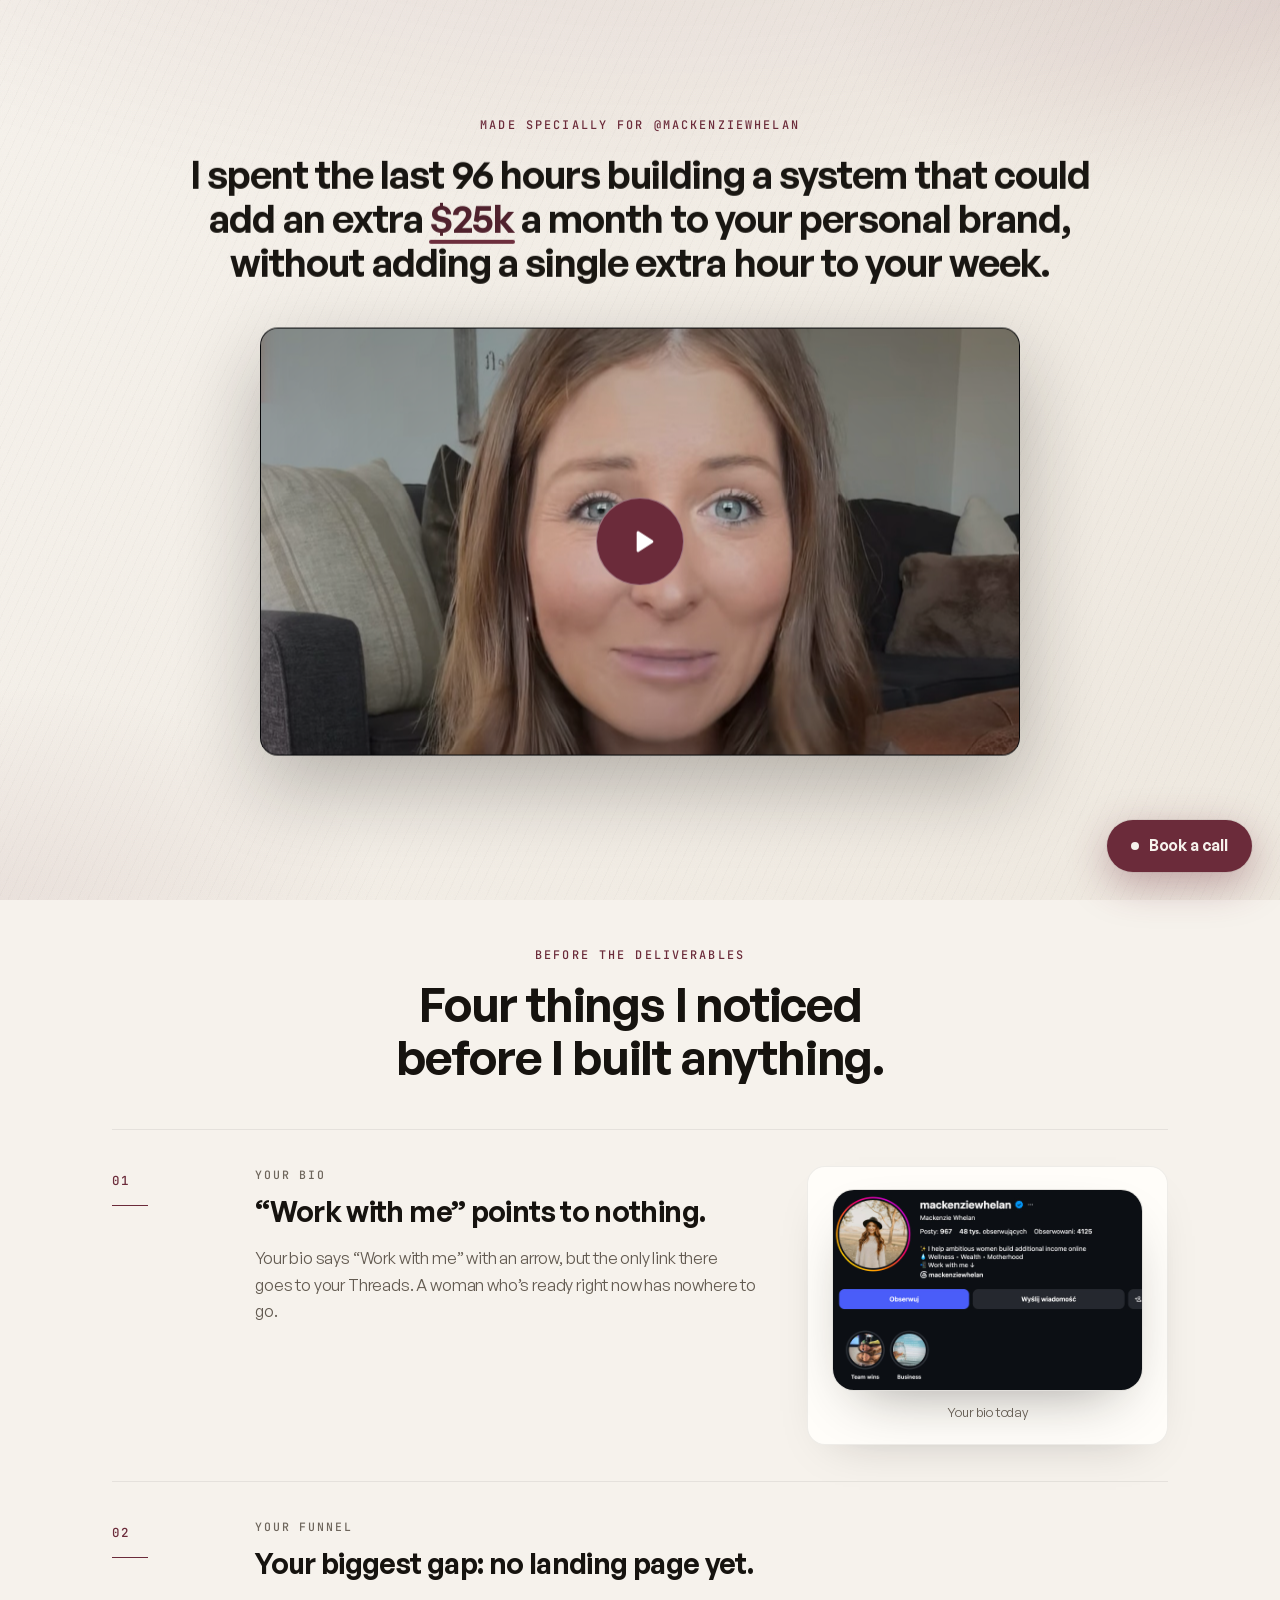
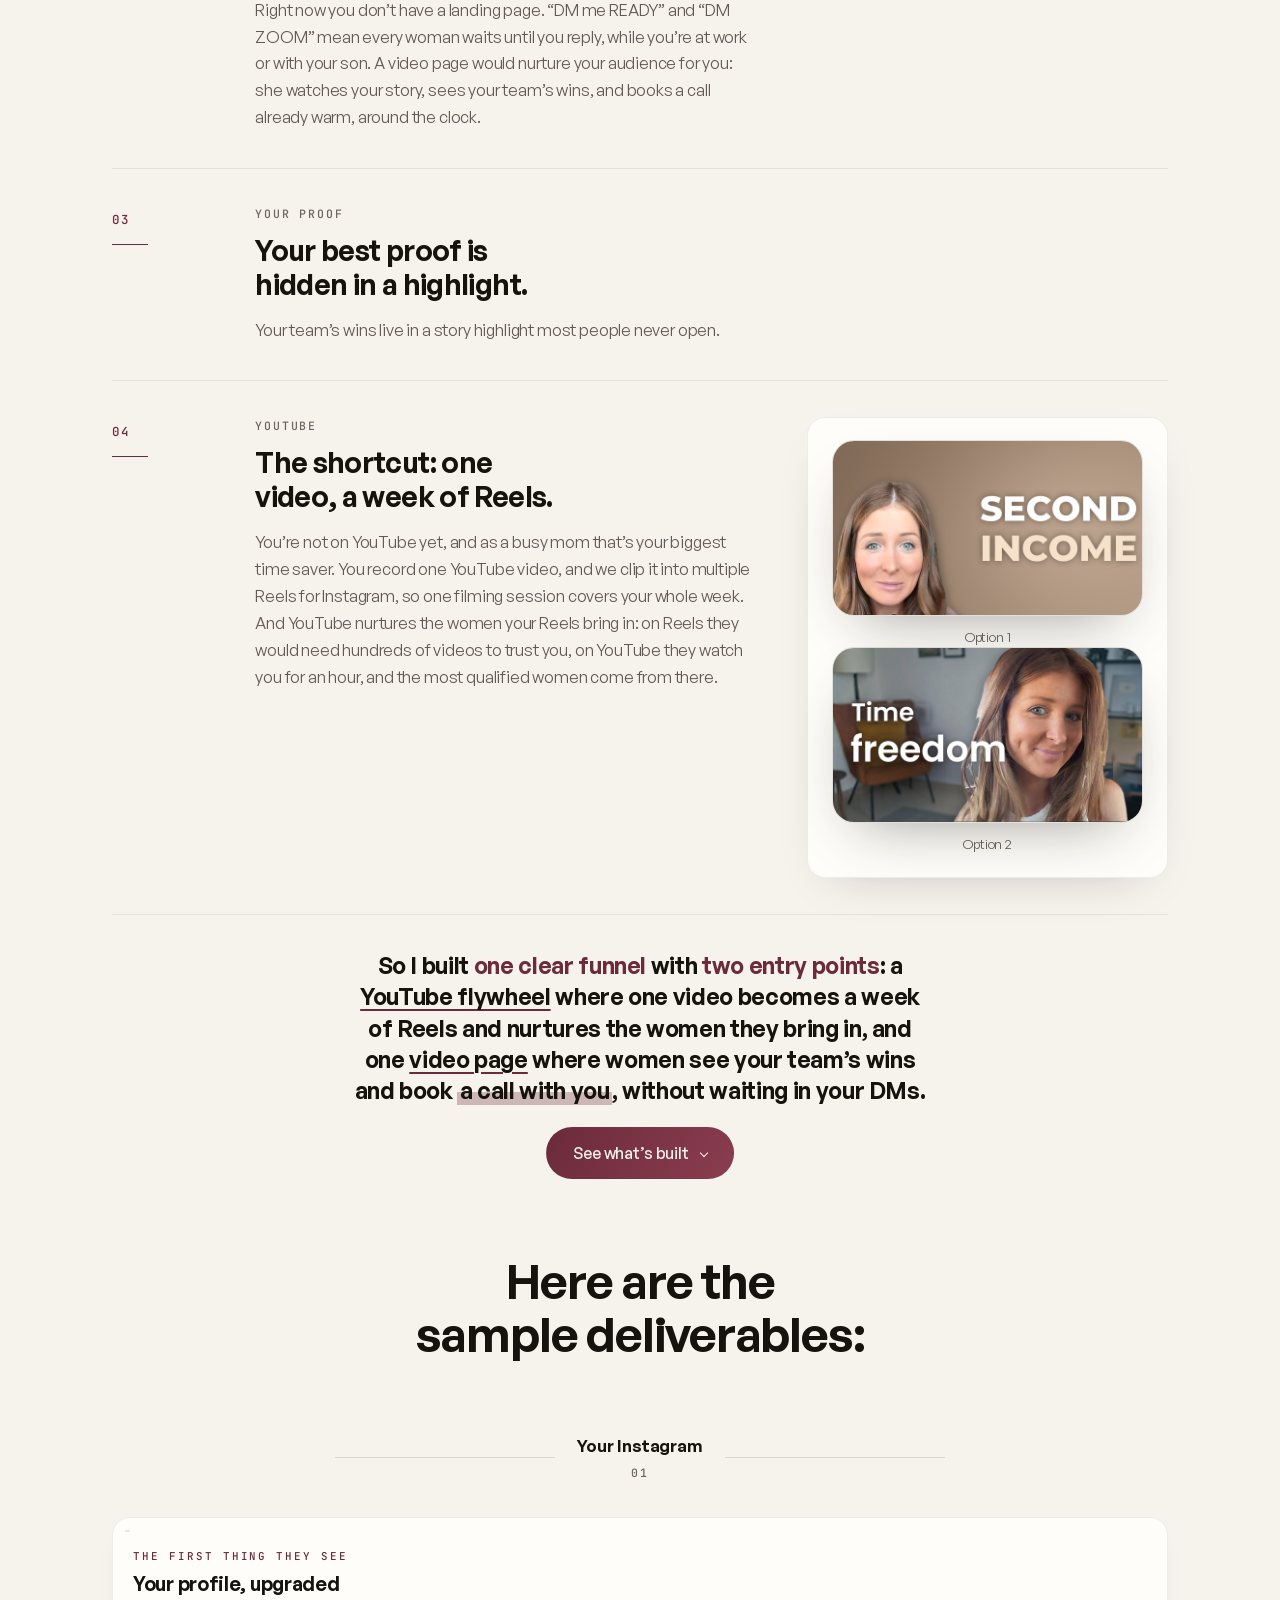
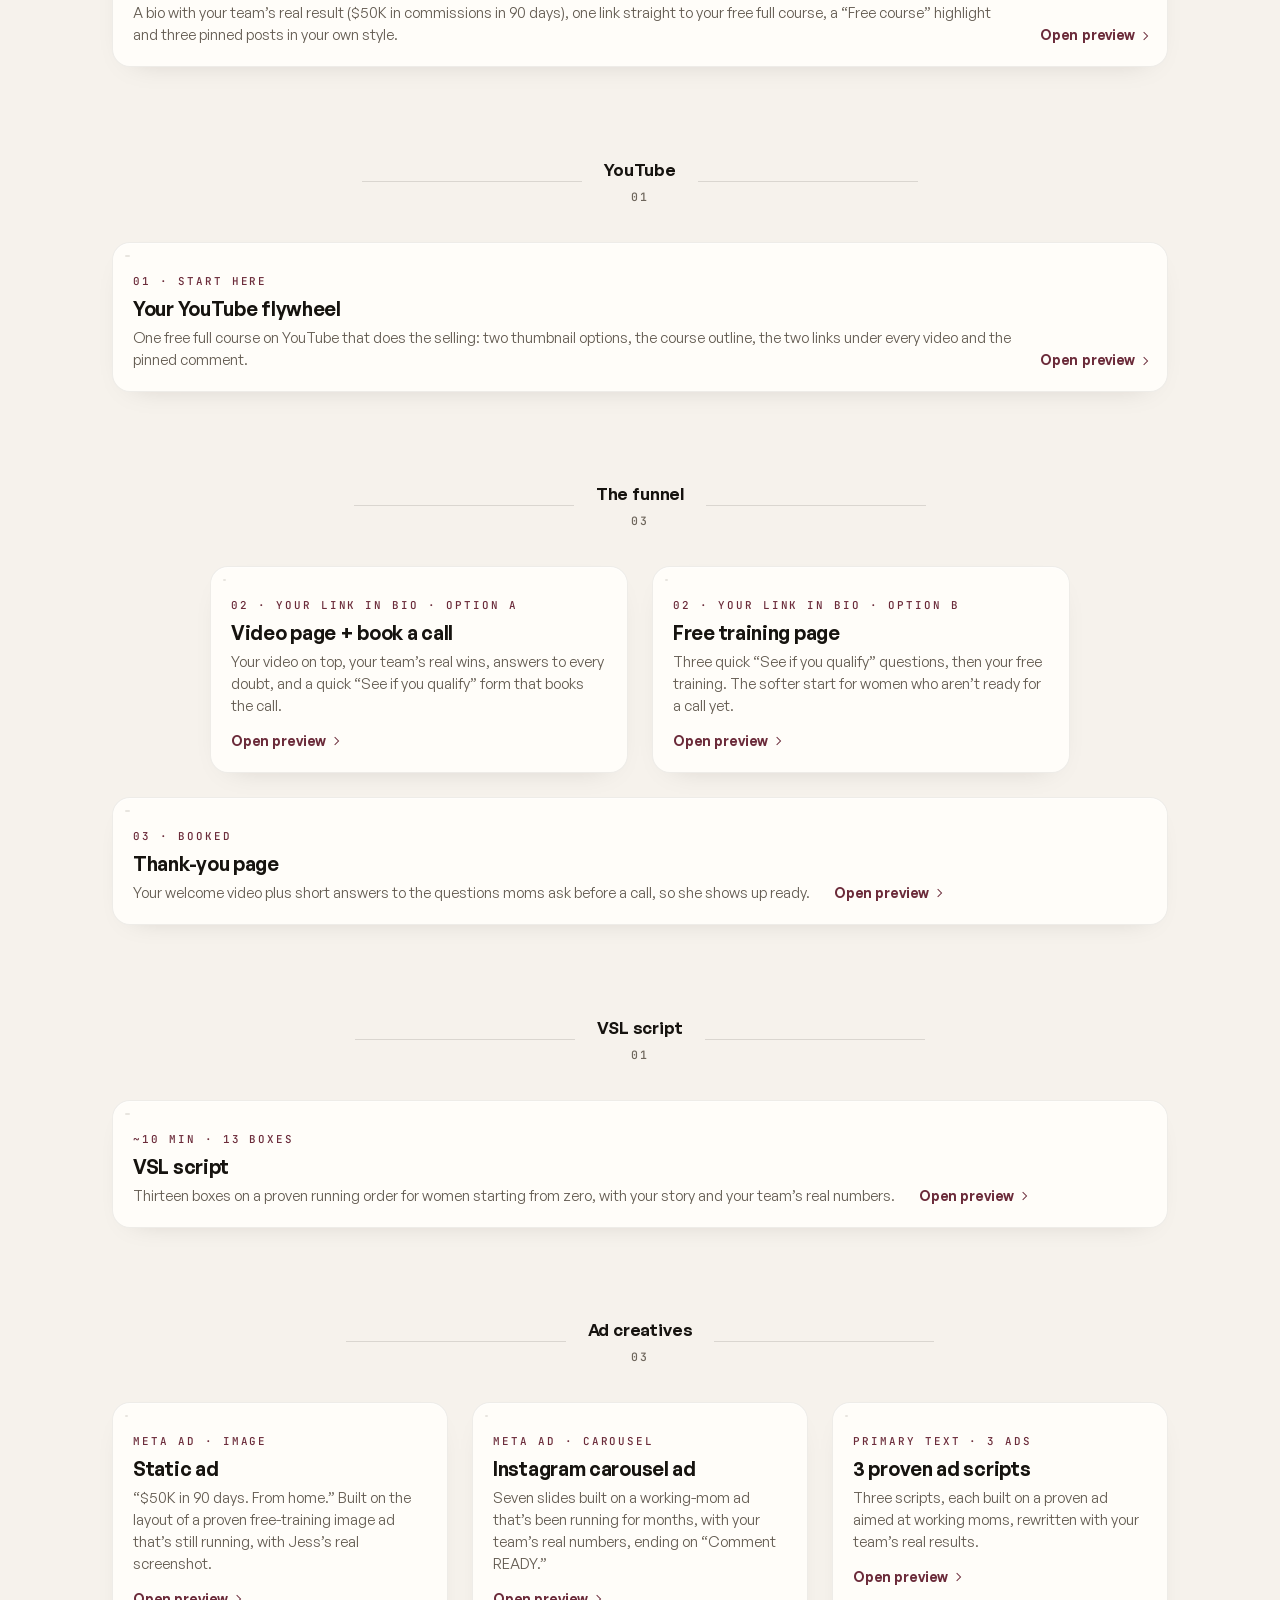
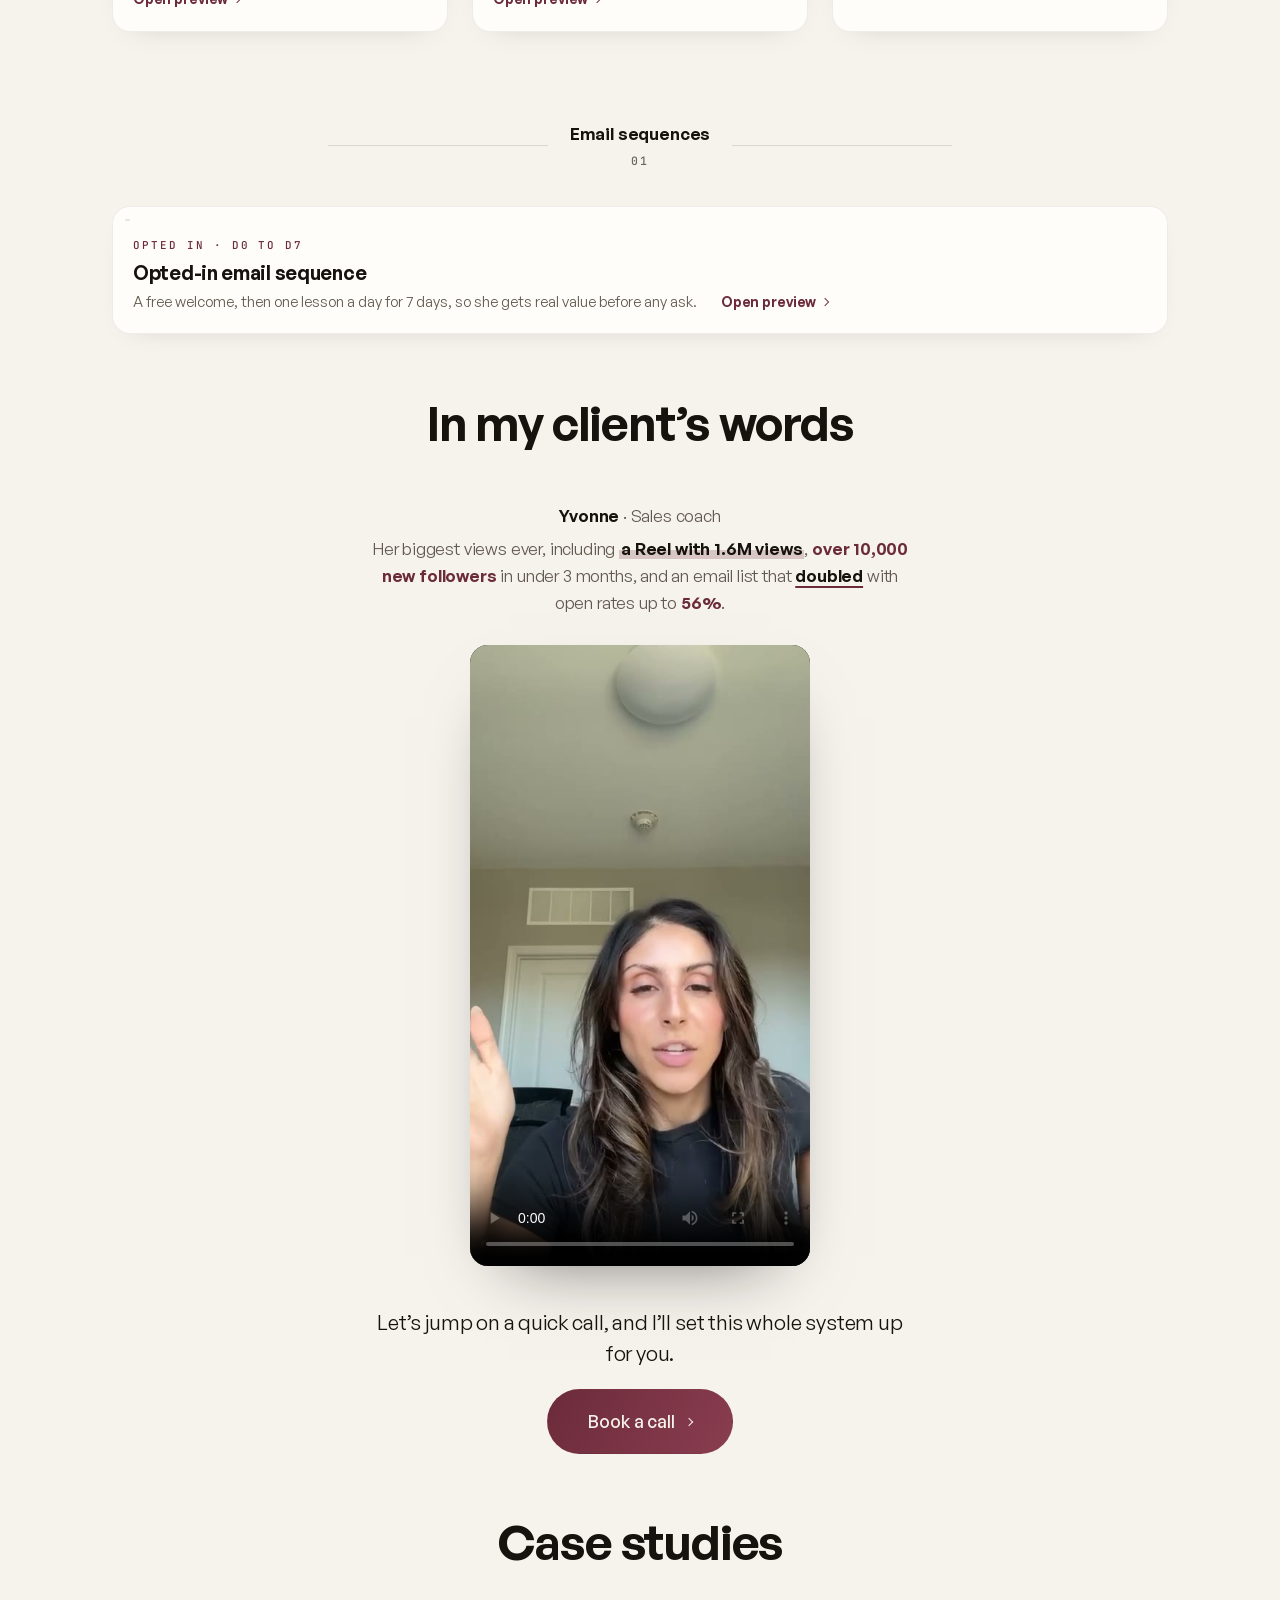
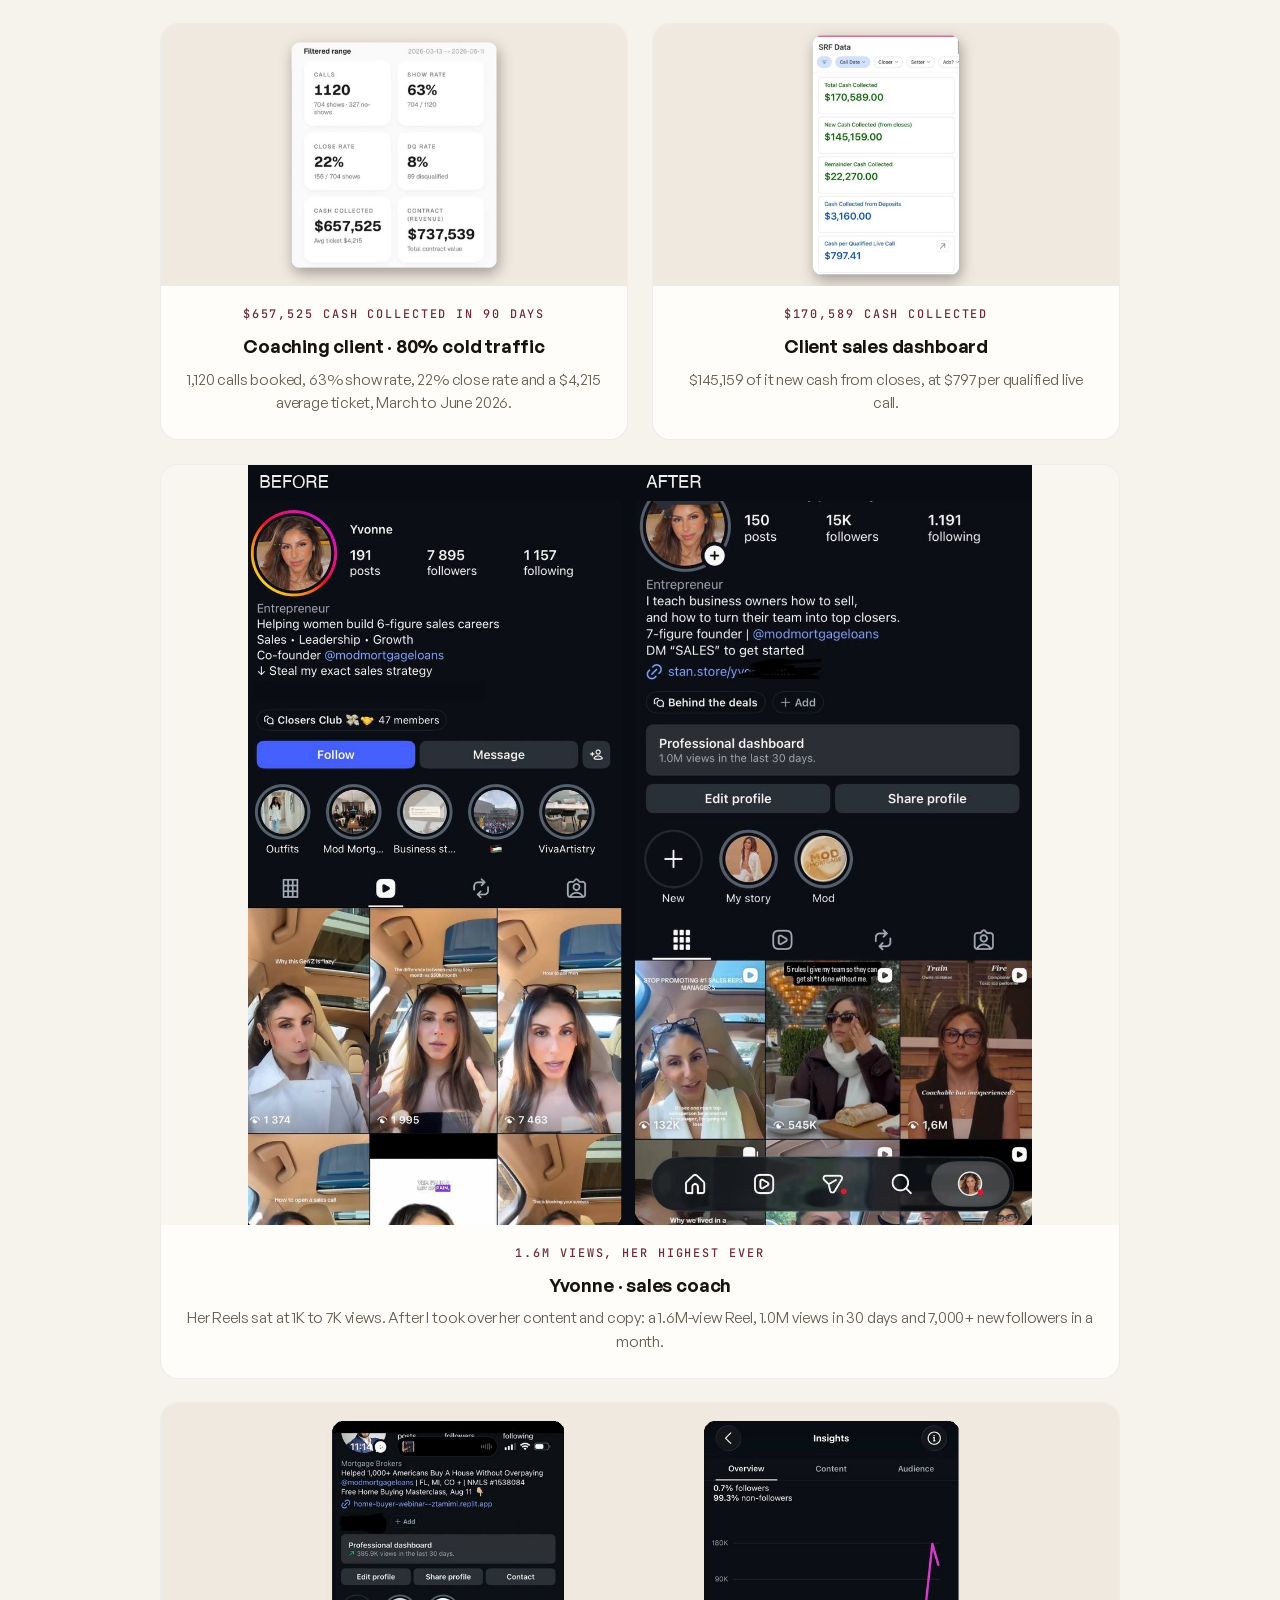
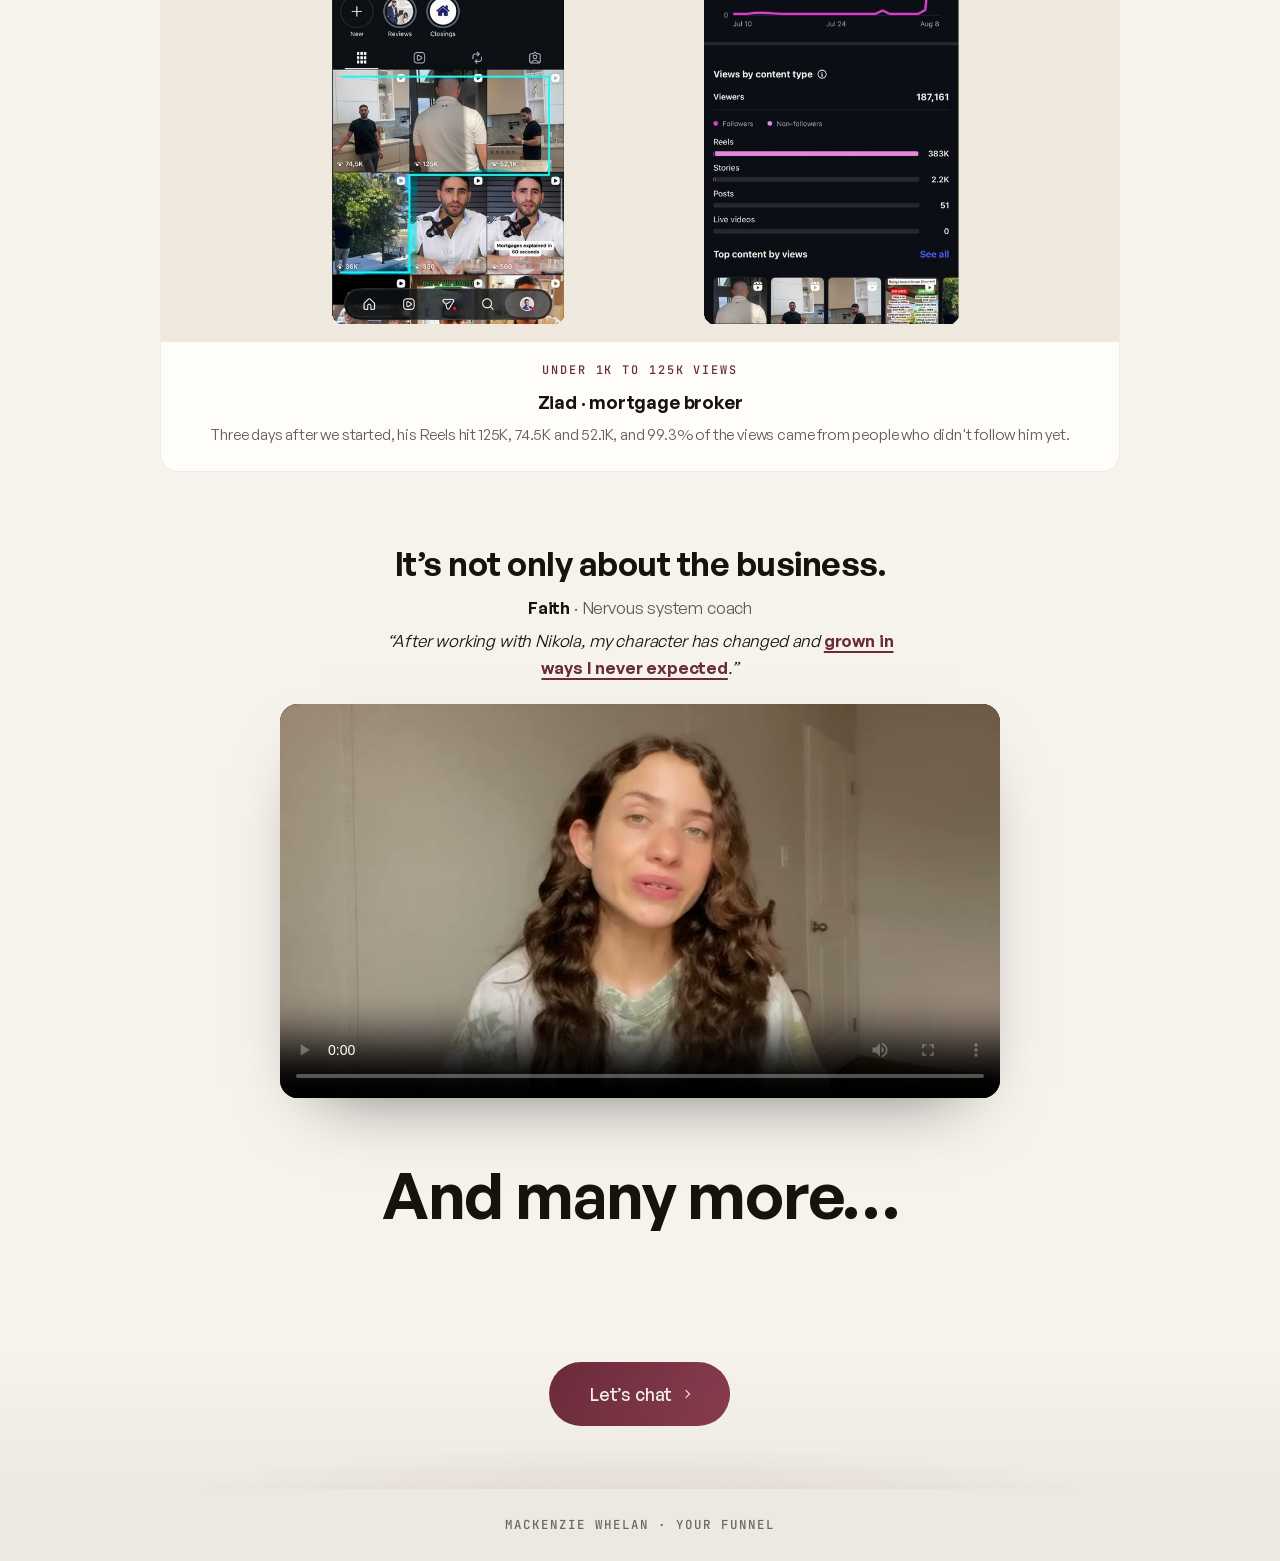
==== commit 84056efa: "Mackenzie: proven-thumbnail option 2, See if you qualify, clear free-course bio line Co-Authored-By:" ====
--- a/index.html
+++ b/index.html
@@ -196,8 +196,8 @@
             <span class="group__rule"></span>
           </div>
           <div class="grid grid--1">
-            <button class="pcard pcard--wide reveal" data-title="Your profile, upgraded" data-embed="ig-profile/?v=1">
-              <span class="thumb thumb--wide"><span class="thumb__bar"><i></i><i></i><i></i><span class="thumb__url">today vs upgraded</span></span><img class="thumb__img" src="assets/img/igprofile-preview.jpg?v=1" alt="Your profile, upgraded preview" loading="lazy" /></span>
+            <button class="pcard pcard--wide reveal" data-title="Your profile, upgraded" data-embed="ig-profile/?v=2">
+              <span class="thumb thumb--wide"><span class="thumb__bar"><i></i><i></i><i></i><span class="thumb__url">today vs upgraded</span></span><img class="thumb__img" src="assets/img/igprofile-preview.jpg?v=2" alt="Your profile, upgraded preview" loading="lazy" /></span>
               <span class="pcard__body"><span><span class="pcard__kicker">The first thing they see</span><span class="pcard__title">Your profile, upgraded</span><span class="pcard__desc">A bio with your team&rsquo;s real result ($50K in commissions in 90 days), one link straight to your free full course, a &ldquo;Free course&rdquo; highlight and three pinned posts in your own style.</span></span><span class="pcard__link">Open preview <span class="arrow" aria-hidden="true"></span></span></span>
             </button>
           </div>
@@ -210,8 +210,8 @@
             <span class="group__rule"></span>
           </div>
           <div class="grid grid--1">
-            <button class="pcard pcard--wide reveal" data-title="Your YouTube flywheel" data-embed="youtube-flywheel/?v=3">
-              <span class="thumb thumb--wide"><span class="thumb__bar"><i></i><i></i><i></i><span class="thumb__url">your free full course</span></span><img class="thumb__img" src="assets/img/flywheel-preview.jpg?v=3" alt="Your YouTube flywheel preview" loading="lazy" /></span>
+            <button class="pcard pcard--wide reveal" data-title="Your YouTube flywheel" data-embed="youtube-flywheel/?v=4">
+              <span class="thumb thumb--wide"><span class="thumb__bar"><i></i><i></i><i></i><span class="thumb__url">your free full course</span></span><img class="thumb__img" src="assets/img/flywheel-preview.jpg?v=4" alt="Your YouTube flywheel preview" loading="lazy" /></span>
               <span class="pcard__body"><span><span class="pcard__kicker">01 · Start here</span><span class="pcard__title">Your YouTube flywheel</span><span class="pcard__desc">One free full course on YouTube that does the selling: two thumbnail options, the course outline, the two links under every video and the pinned comment.</span></span><span class="pcard__link">Open preview <span class="arrow" aria-hidden="true"></span></span></span>
             </button>
           </div>
@@ -224,8 +224,8 @@
             <span class="group__rule"></span>
           </div>
           <div class="grid grid--2">
-            <button class="pcard reveal" data-title="Option A · Video page + book a call" data-embed="video/?v=3">
-              <span class="thumb"><span class="thumb__bar"><i></i><i></i><i></i><span class="thumb__url">your link in bio · option A</span></span><img class="thumb__img" src="assets/img/video-preview.jpg?v=2" alt="Video page preview" loading="lazy" /></span>
+            <button class="pcard reveal" data-title="Option A · Video page + book a call" data-embed="video/?v=4">
+              <span class="thumb"><span class="thumb__bar"><i></i><i></i><i></i><span class="thumb__url">your link in bio · option A</span></span><img class="thumb__img" src="assets/img/video-preview.jpg?v=3" alt="Video page preview" loading="lazy" /></span>
               <span class="pcard__body"><span><span class="pcard__kicker">02 · Your link in bio · Option A</span><span class="pcard__title">Video page + book a call</span><span class="pcard__desc">Your video on top, your team&rsquo;s real wins, answers to every doubt, and a quick &ldquo;See if you qualify&rdquo; form that books the call.</span></span><span class="pcard__link">Open preview <span class="arrow" aria-hidden="true"></span></span></span>
             </button>
             <button class="pcard reveal" data-title="Option B · Free training page" data-embed="squeeze/?v=1792788765">
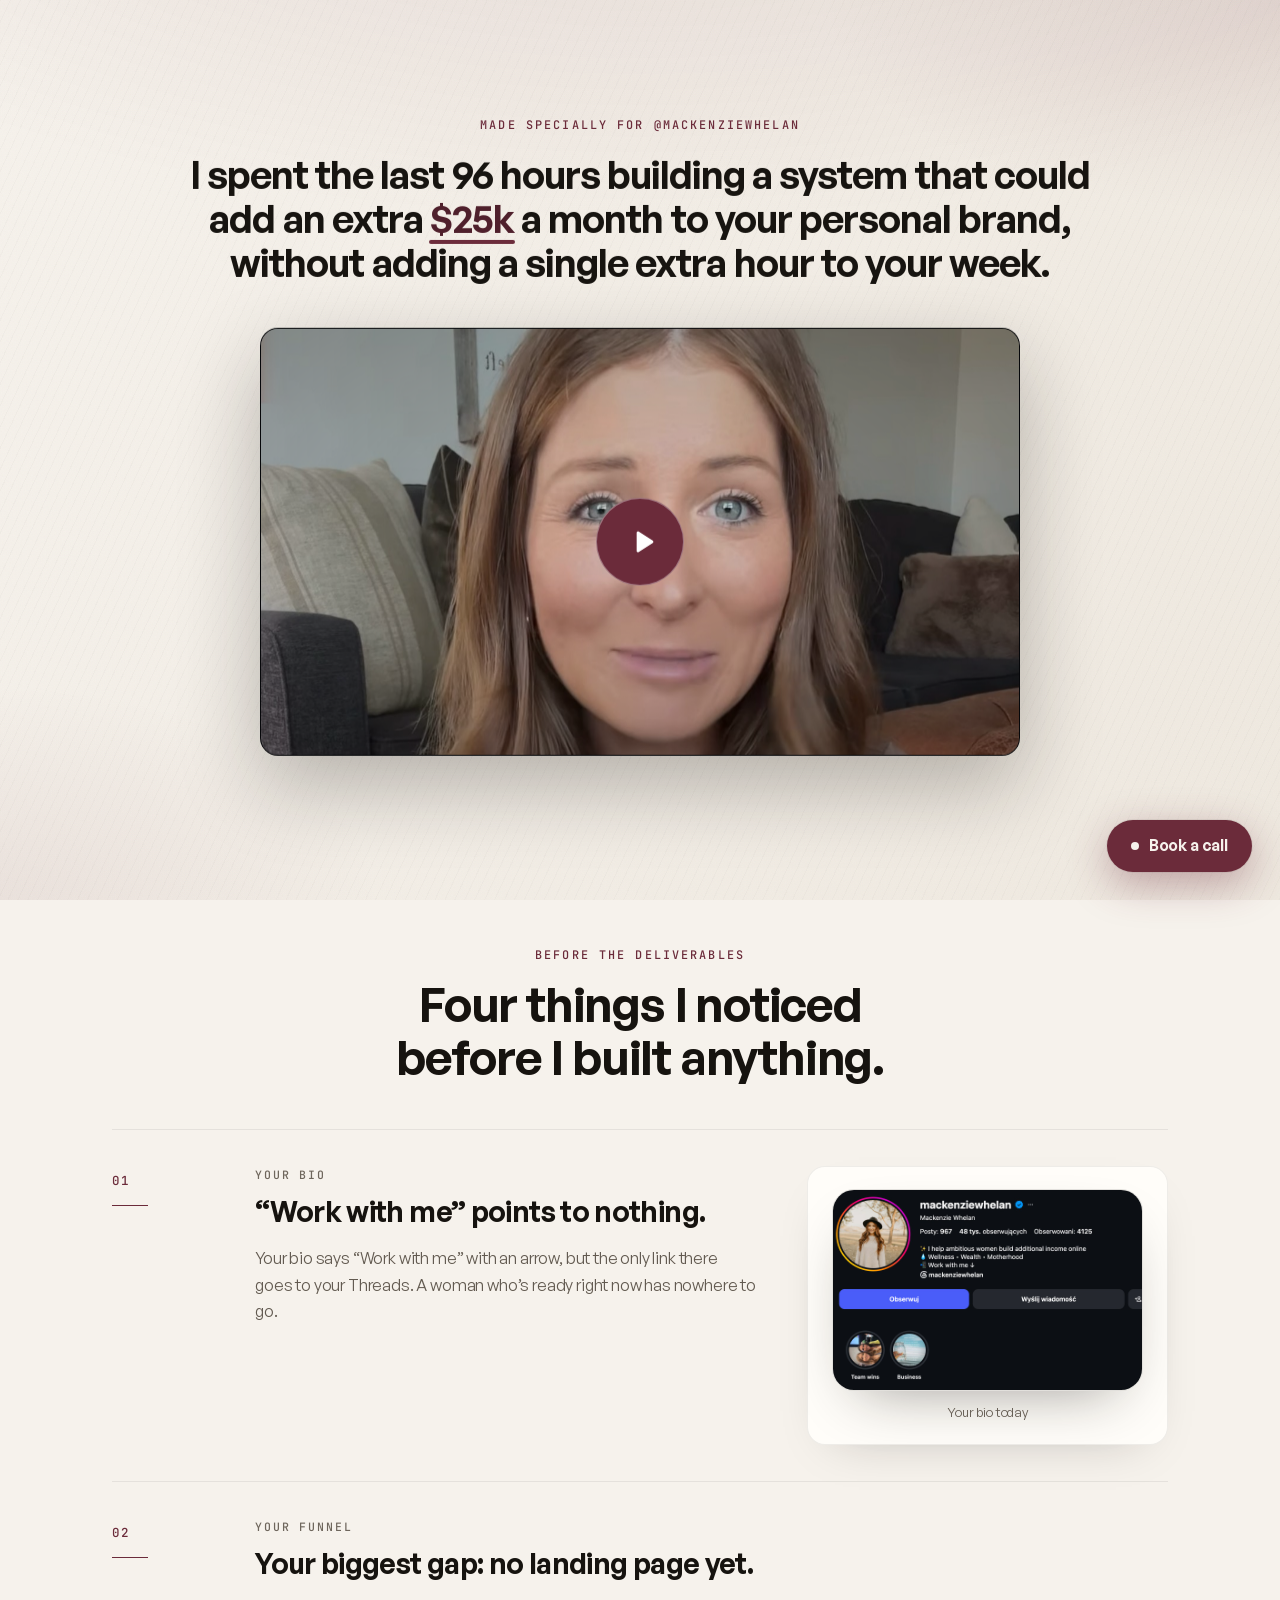
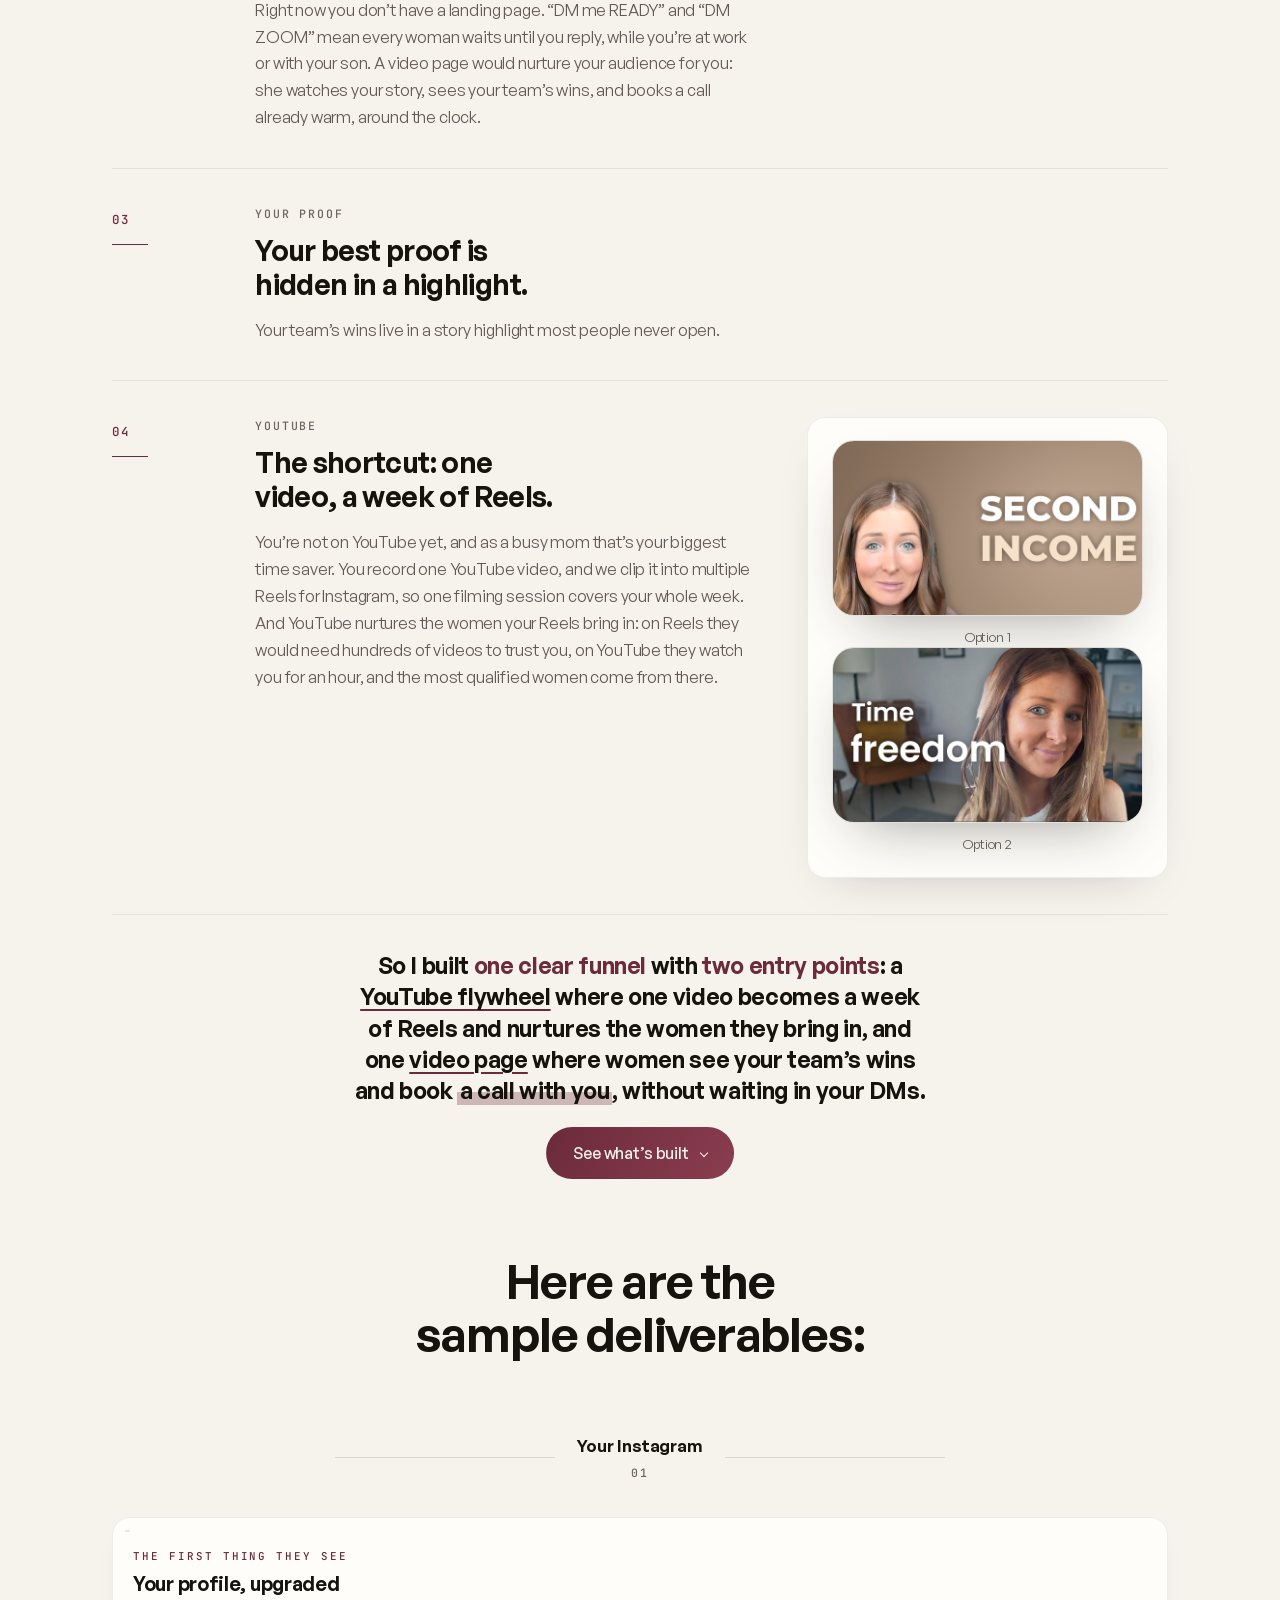
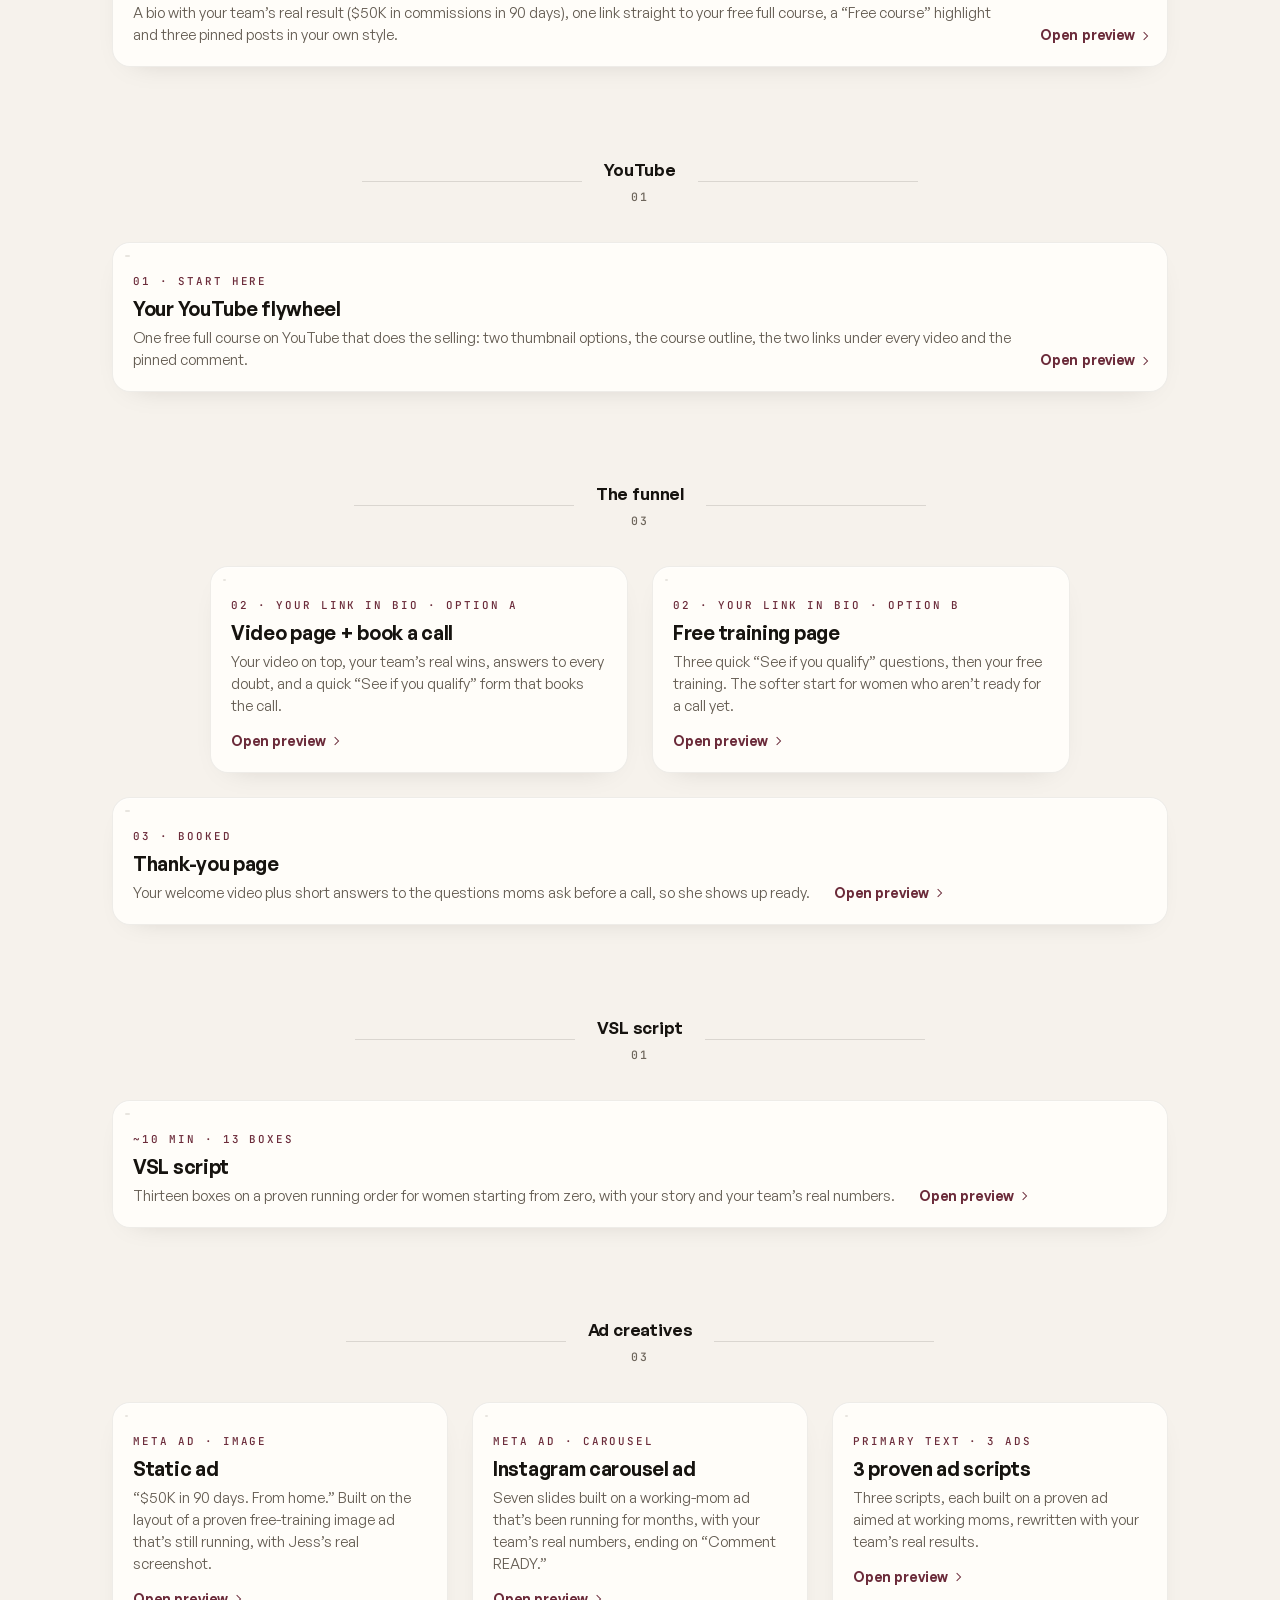
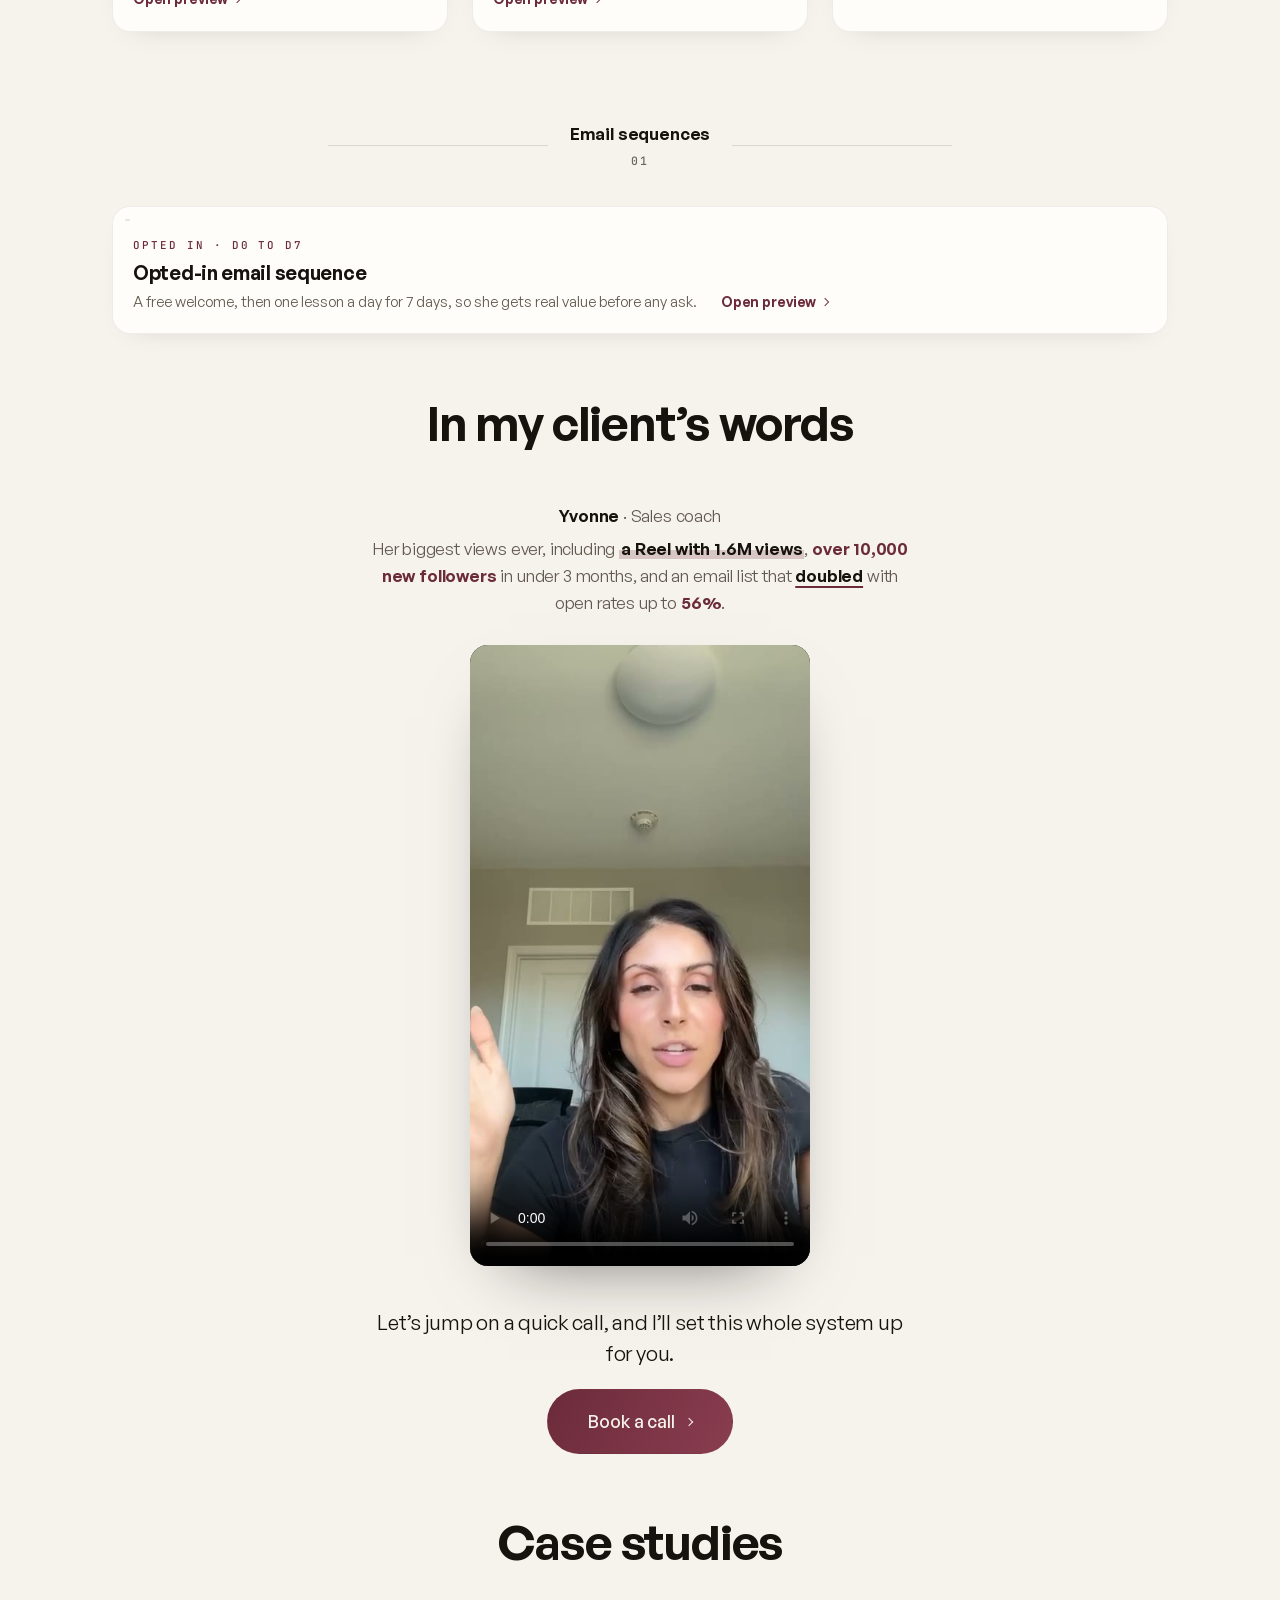
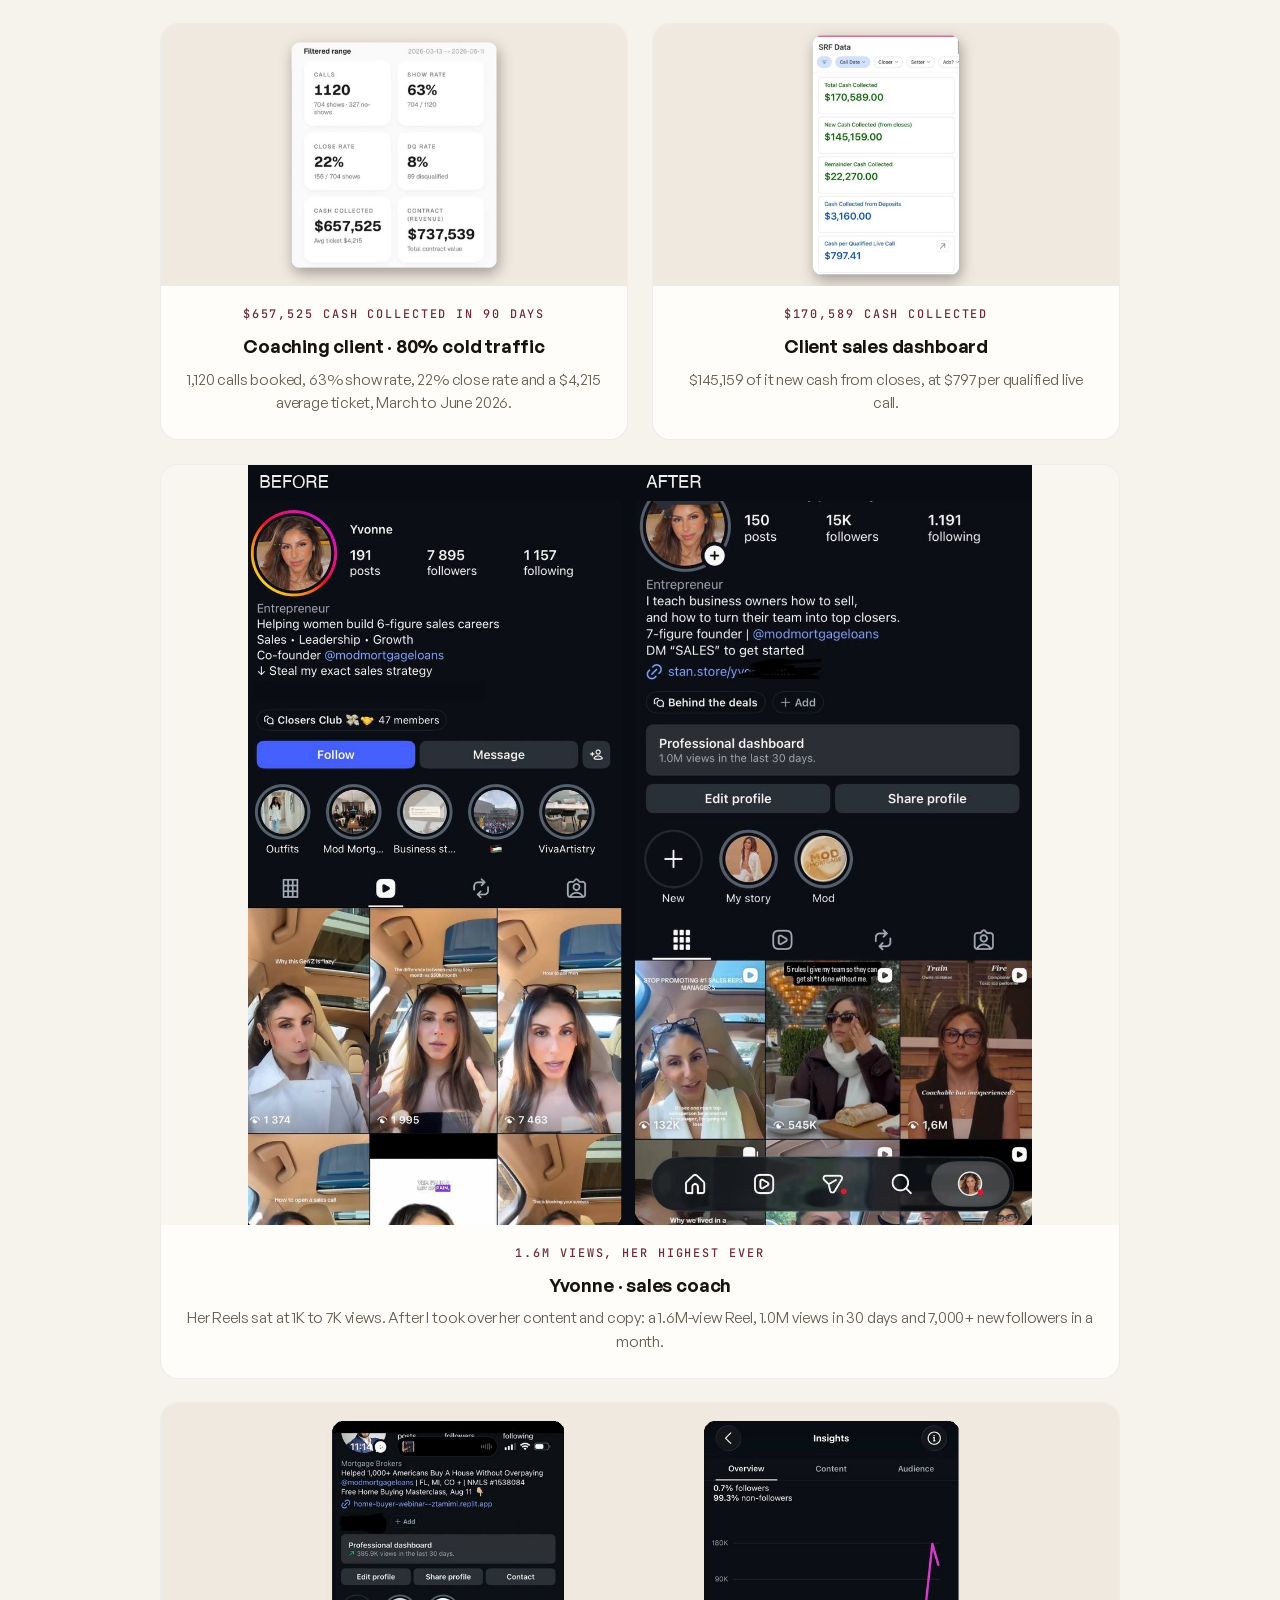
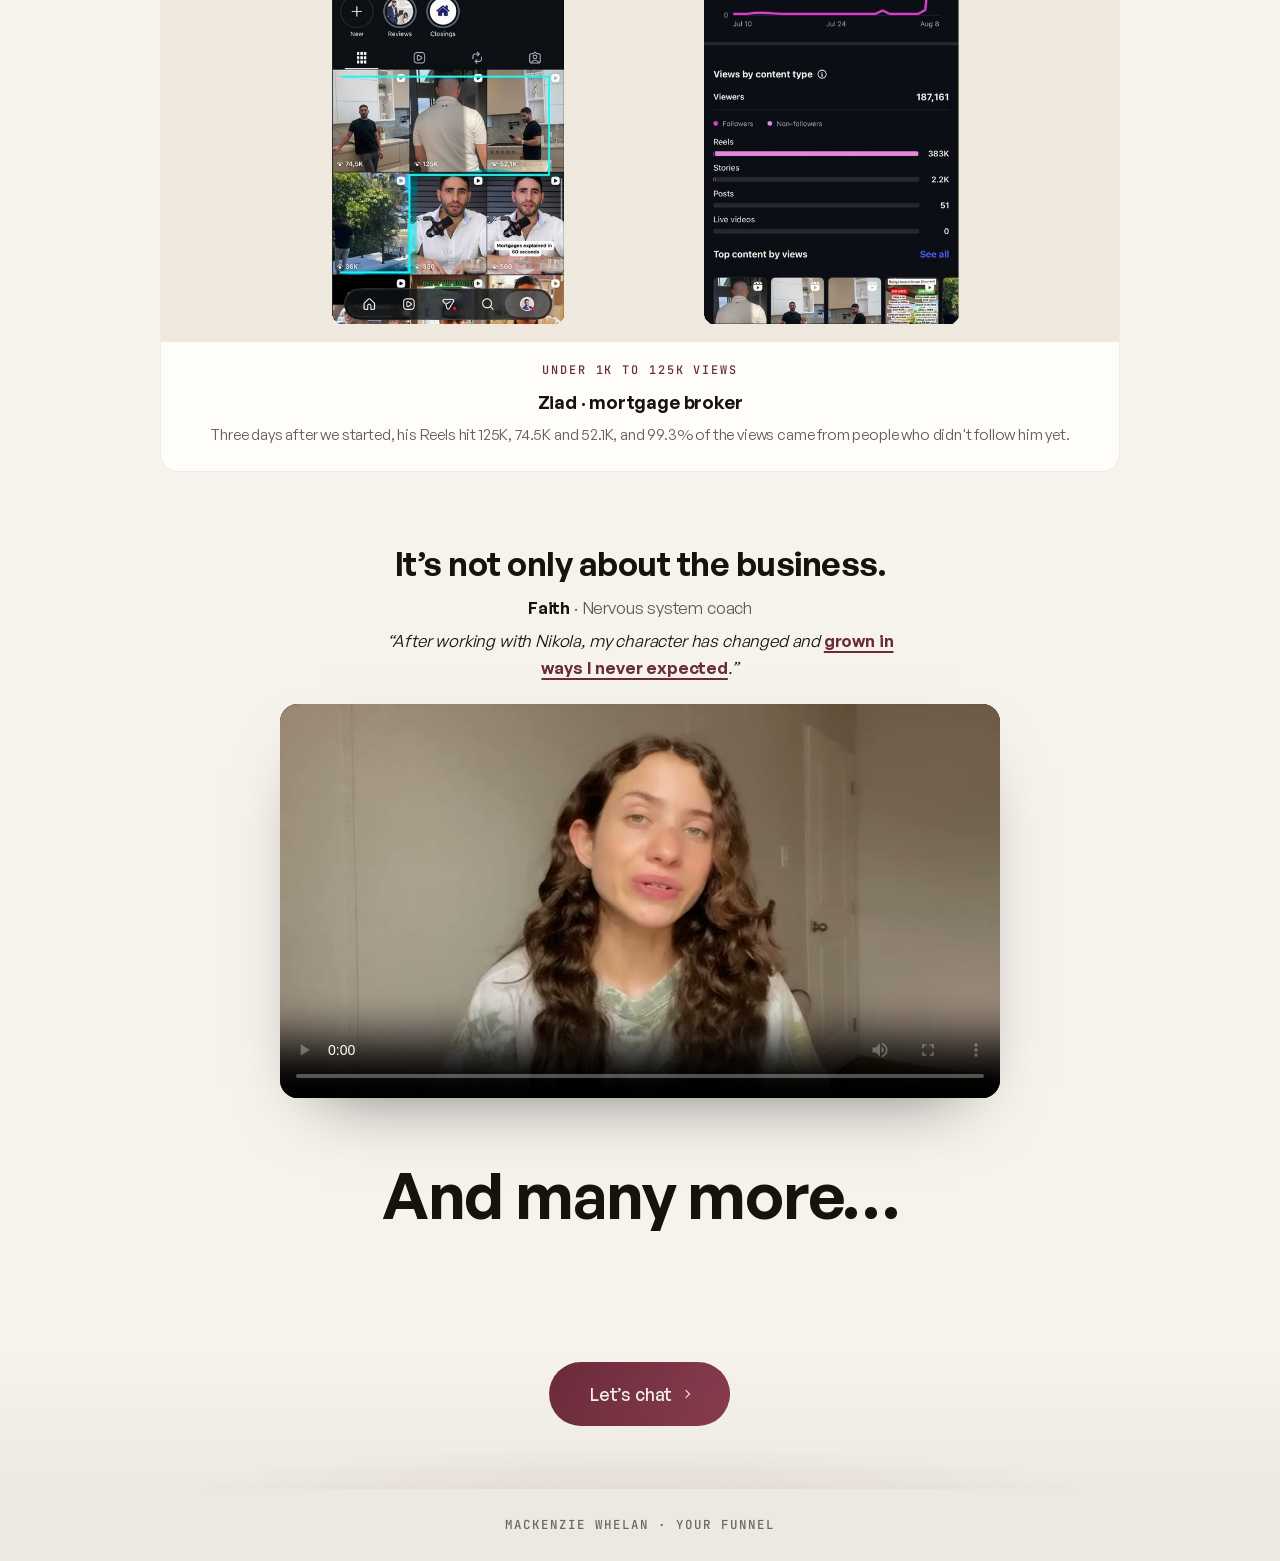
==== commit 54b96152: "Mackenzie: hide scrollbars on subpages Co-Authored-By: Claude Opus 5.5 <noreply@anthropic.com>" ====
--- a/index.html
+++ b/index.html
@@ -48,6 +48,7 @@
   </script>
 <script data-topfix>try{if("scrollRestoration" in history)history.scrollRestoration="manual"}catch(e){}addEventListener("load",function(){if(!location.hash){scrollTo(0,0);setTimeout(function(){scrollTo(0,0)},50)}});</script>
 <style>.cal-direct{text-align:center;margin-top:16px;font-size:.9rem;opacity:.75}.cal-direct a{text-decoration:underline}</style>
+<style data-noscrollbar>html,body,*{scrollbar-width:none;-ms-overflow-style:none}html::-webkit-scrollbar,body::-webkit-scrollbar,*::-webkit-scrollbar{display:none;width:0;height:0}</style>
 </head>
 <body>
   <main id="top">
@@ -196,7 +197,7 @@
             <span class="group__rule"></span>
           </div>
           <div class="grid grid--1">
-            <button class="pcard pcard--wide reveal" data-title="Your profile, upgraded" data-embed="ig-profile/?v=2">
+            <button class="pcard pcard--wide reveal" data-title="Your profile, upgraded" data-embed="ig-profile/?v=s1">
               <span class="thumb thumb--wide"><span class="thumb__bar"><i></i><i></i><i></i><span class="thumb__url">today vs upgraded</span></span><img class="thumb__img" src="assets/img/igprofile-preview.jpg?v=2" alt="Your profile, upgraded preview" loading="lazy" /></span>
               <span class="pcard__body"><span><span class="pcard__kicker">The first thing they see</span><span class="pcard__title">Your profile, upgraded</span><span class="pcard__desc">A bio with your team&rsquo;s real result ($50K in commissions in 90 days), one link straight to your free full course, a &ldquo;Free course&rdquo; highlight and three pinned posts in your own style.</span></span><span class="pcard__link">Open preview <span class="arrow" aria-hidden="true"></span></span></span>
             </button>
@@ -210,7 +211,7 @@
             <span class="group__rule"></span>
           </div>
           <div class="grid grid--1">
-            <button class="pcard pcard--wide reveal" data-title="Your YouTube flywheel" data-embed="youtube-flywheel/?v=4">
+            <button class="pcard pcard--wide reveal" data-title="Your YouTube flywheel" data-embed="youtube-flywheel/?v=s1">
               <span class="thumb thumb--wide"><span class="thumb__bar"><i></i><i></i><i></i><span class="thumb__url">your free full course</span></span><img class="thumb__img" src="assets/img/flywheel-preview.jpg?v=4" alt="Your YouTube flywheel preview" loading="lazy" /></span>
               <span class="pcard__body"><span><span class="pcard__kicker">01 · Start here</span><span class="pcard__title">Your YouTube flywheel</span><span class="pcard__desc">One free full course on YouTube that does the selling: two thumbnail options, the course outline, the two links under every video and the pinned comment.</span></span><span class="pcard__link">Open preview <span class="arrow" aria-hidden="true"></span></span></span>
             </button>
@@ -224,17 +225,17 @@
             <span class="group__rule"></span>
           </div>
           <div class="grid grid--2">
-            <button class="pcard reveal" data-title="Option A · Video page + book a call" data-embed="video/?v=4">
+            <button class="pcard reveal" data-title="Option A · Video page + book a call" data-embed="video/?v=s1">
               <span class="thumb"><span class="thumb__bar"><i></i><i></i><i></i><span class="thumb__url">your link in bio · option A</span></span><img class="thumb__img" src="assets/img/video-preview.jpg?v=3" alt="Video page preview" loading="lazy" /></span>
               <span class="pcard__body"><span><span class="pcard__kicker">02 · Your link in bio · Option A</span><span class="pcard__title">Video page + book a call</span><span class="pcard__desc">Your video on top, your team&rsquo;s real wins, answers to every doubt, and a quick &ldquo;See if you qualify&rdquo; form that books the call.</span></span><span class="pcard__link">Open preview <span class="arrow" aria-hidden="true"></span></span></span>
             </button>
-            <button class="pcard reveal" data-title="Option B · Free training page" data-embed="squeeze/?v=1792788765">
+            <button class="pcard reveal" data-title="Option B · Free training page" data-embed="squeeze/?v=s1">
               <span class="thumb"><span class="thumb__bar"><i></i><i></i><i></i><span class="thumb__url">your link in bio · option B</span></span><img class="thumb__img" src="assets/img/squeeze-preview.jpg?v=1792788765" alt="Option B preview" loading="lazy" /></span>
               <span class="pcard__body"><span><span class="pcard__kicker">02 · Your link in bio · Option B</span><span class="pcard__title">Free training page</span><span class="pcard__desc">Three quick &ldquo;See if you qualify&rdquo; questions, then your free training. The softer start for women who aren&rsquo;t ready for a call yet.</span></span><span class="pcard__link">Open preview <span class="arrow" aria-hidden="true"></span></span></span>
             </button>
           </div>
           <div class="grid grid--1" style="margin-top:24px">
-            <button class="pcard pcard--wide reveal" data-title="Thank-you page" data-embed="thank-you/?v=1">
+            <button class="pcard pcard--wide reveal" data-title="Thank-you page" data-embed="thank-you/?v=s1">
               <span class="thumb thumb--wide"><span class="thumb__bar"><i></i><i></i><i></i><span class="thumb__url">booked</span></span><img class="thumb__img" src="assets/img/thankyou-preview.jpg?v=1" alt="Thank-you page preview" loading="lazy" /></span>
               <span class="pcard__body"><span><span class="pcard__kicker">03 · Booked</span><span class="pcard__title">Thank-you page</span><span class="pcard__desc">Your welcome video plus short answers to the questions moms ask before a call, so she shows up ready.</span></span><span class="pcard__link">Open preview <span class="arrow" aria-hidden="true"></span></span></span>
             </button>
@@ -249,8 +250,8 @@
             <span class="group__rule"></span>
           </div>
           <div class="grid grid--1">
-            <button class="pcard pcard--wide reveal" data-title="VSL script" data-embed="vsl-script/?v=2">
-              <span class="thumb thumb--wide"><span class="thumb__bar"><i></i><i></i><i></i><span class="thumb__url">script · 13 boxes</span></span><img class="thumb__img" src="assets/img/vslscript-preview.jpg?v=3" alt="VSL script preview" loading="lazy" /></span>
+            <button class="pcard pcard--wide reveal" data-title="VSL script" data-embed="vsl-script/?v=s1">
+              <span class="thumb thumb--wide"><span class="thumb__bar"><i></i><i></i><i></i><span class="thumb__url">script · 13 boxes</span></span><img class="thumb__img" src="assets/img/vslscript-preview.jpg?v=4" alt="VSL script preview" loading="lazy" /></span>
               <span class="pcard__body"><span><span class="pcard__kicker">~10 min · 13 boxes</span><span class="pcard__title">VSL script</span><span class="pcard__desc">Thirteen boxes on a proven running order for women starting from zero, with your story and your team&rsquo;s real numbers.</span></span><span class="pcard__link">Open preview <span class="arrow" aria-hidden="true"></span></span></span>
             </button>
           </div>
@@ -263,16 +264,16 @@
             <span class="group__rule"></span>
           </div>
           <div class="grid grid--3">
-            <button class="pcard reveal" data-title="Static ad" data-embed="static-ad/?v=1" data-noanim>
+            <button class="pcard reveal" data-title="Static ad" data-embed="static-ad/?v=s1" data-noanim>
               <span class="thumb"><span class="thumb__bar"><i></i><i></i><i></i><span class="thumb__url">instagram.com/mackenziewhelan</span></span><img class="thumb__img" src="assets/img/static-ad-preview.jpg?v=1" alt="Static ad preview" loading="lazy" /></span>
               <span class="pcard__body"><span><span class="pcard__kicker">Meta ad · Image</span><span class="pcard__title">Static ad</span><span class="pcard__desc">&ldquo;$50K in 90 days. From home.&rdquo; Built on the layout of a proven free-training image ad that&rsquo;s still running, with Jess&rsquo;s real screenshot.</span></span><span class="pcard__link">Open preview <span class="arrow" aria-hidden="true"></span></span></span>
             </button>
-            <button class="pcard reveal" data-title="Instagram carousel ad" data-embed="carousel/phone/?v=1792787539" data-noanim>
+            <button class="pcard reveal" data-title="Instagram carousel ad" data-embed="carousel/phone/?v=s1" data-noanim>
               <span class="thumb"><span class="thumb__bar"><i></i><i></i><i></i><span class="thumb__url">instagram.com/mackenziewhelan</span></span><img class="thumb__img" src="assets/img/carousel-preview.jpg?v=1792787539" alt="Instagram carousel ad preview" loading="lazy" /></span>
               <span class="pcard__body"><span><span class="pcard__kicker">Meta ad · Carousel</span><span class="pcard__title">Instagram carousel ad</span><span class="pcard__desc">Seven slides built on a working-mom ad that&rsquo;s been running for months, with your team&rsquo;s real numbers, ending on &ldquo;Comment READY.&rdquo;</span></span><span class="pcard__link">Open preview <span class="arrow" aria-hidden="true"></span></span></span>
             </button>
-            <button class="pcard reveal" data-title="3 proven ad scripts" data-embed="ad-scripts/?v=1">
-              <span class="thumb"><span class="thumb__bar"><i></i><i></i><i></i><span class="thumb__url">ad scripts</span></span><img class="thumb__img" src="assets/img/adscripts-preview.jpg?v=1" alt="3 proven ad scripts preview" loading="lazy" /></span>
+            <button class="pcard reveal" data-title="3 proven ad scripts" data-embed="ad-scripts/?v=s1">
+              <span class="thumb"><span class="thumb__bar"><i></i><i></i><i></i><span class="thumb__url">ad scripts</span></span><img class="thumb__img" src="assets/img/adscripts-preview.jpg?v=2" alt="3 proven ad scripts preview" loading="lazy" /></span>
               <span class="pcard__body"><span><span class="pcard__kicker">Primary text · 3 ads</span><span class="pcard__title">3 proven ad scripts</span><span class="pcard__desc">Three scripts, each built on a proven ad aimed at working moms, rewritten with your team&rsquo;s real results.</span></span><span class="pcard__link">Open preview <span class="arrow" aria-hidden="true"></span></span></span>
             </button>
           </div>
@@ -285,7 +286,7 @@
             <span class="group__rule"></span>
           </div>
           <div class="grid grid--1">
-            <button class="pcard pcard--wide reveal" data-title="Opted-in email sequence" data-embed="opted-in/?v=1792787539">
+            <button class="pcard pcard--wide reveal" data-title="Opted-in email sequence" data-embed="opted-in/?v=s1">
               <span class="thumb thumb--wide"><span class="thumb__bar"><i></i><i></i><i></i><span class="thumb__url">sequence · 8 emails</span></span><img class="thumb__img" src="assets/img/optedin-preview.jpg?v=1792787539" alt="Opted-in email sequence preview" loading="lazy" /></span>
               <span class="pcard__body"><span><span class="pcard__kicker">Opted in · D0 to D7</span><span class="pcard__title">Opted-in email sequence</span><span class="pcard__desc">A free welcome, then one lesson a day for 7 days, so she gets real value before any ask.</span></span><span class="pcard__link">Open preview <span class="arrow" aria-hidden="true"></span></span></span>
             </button>
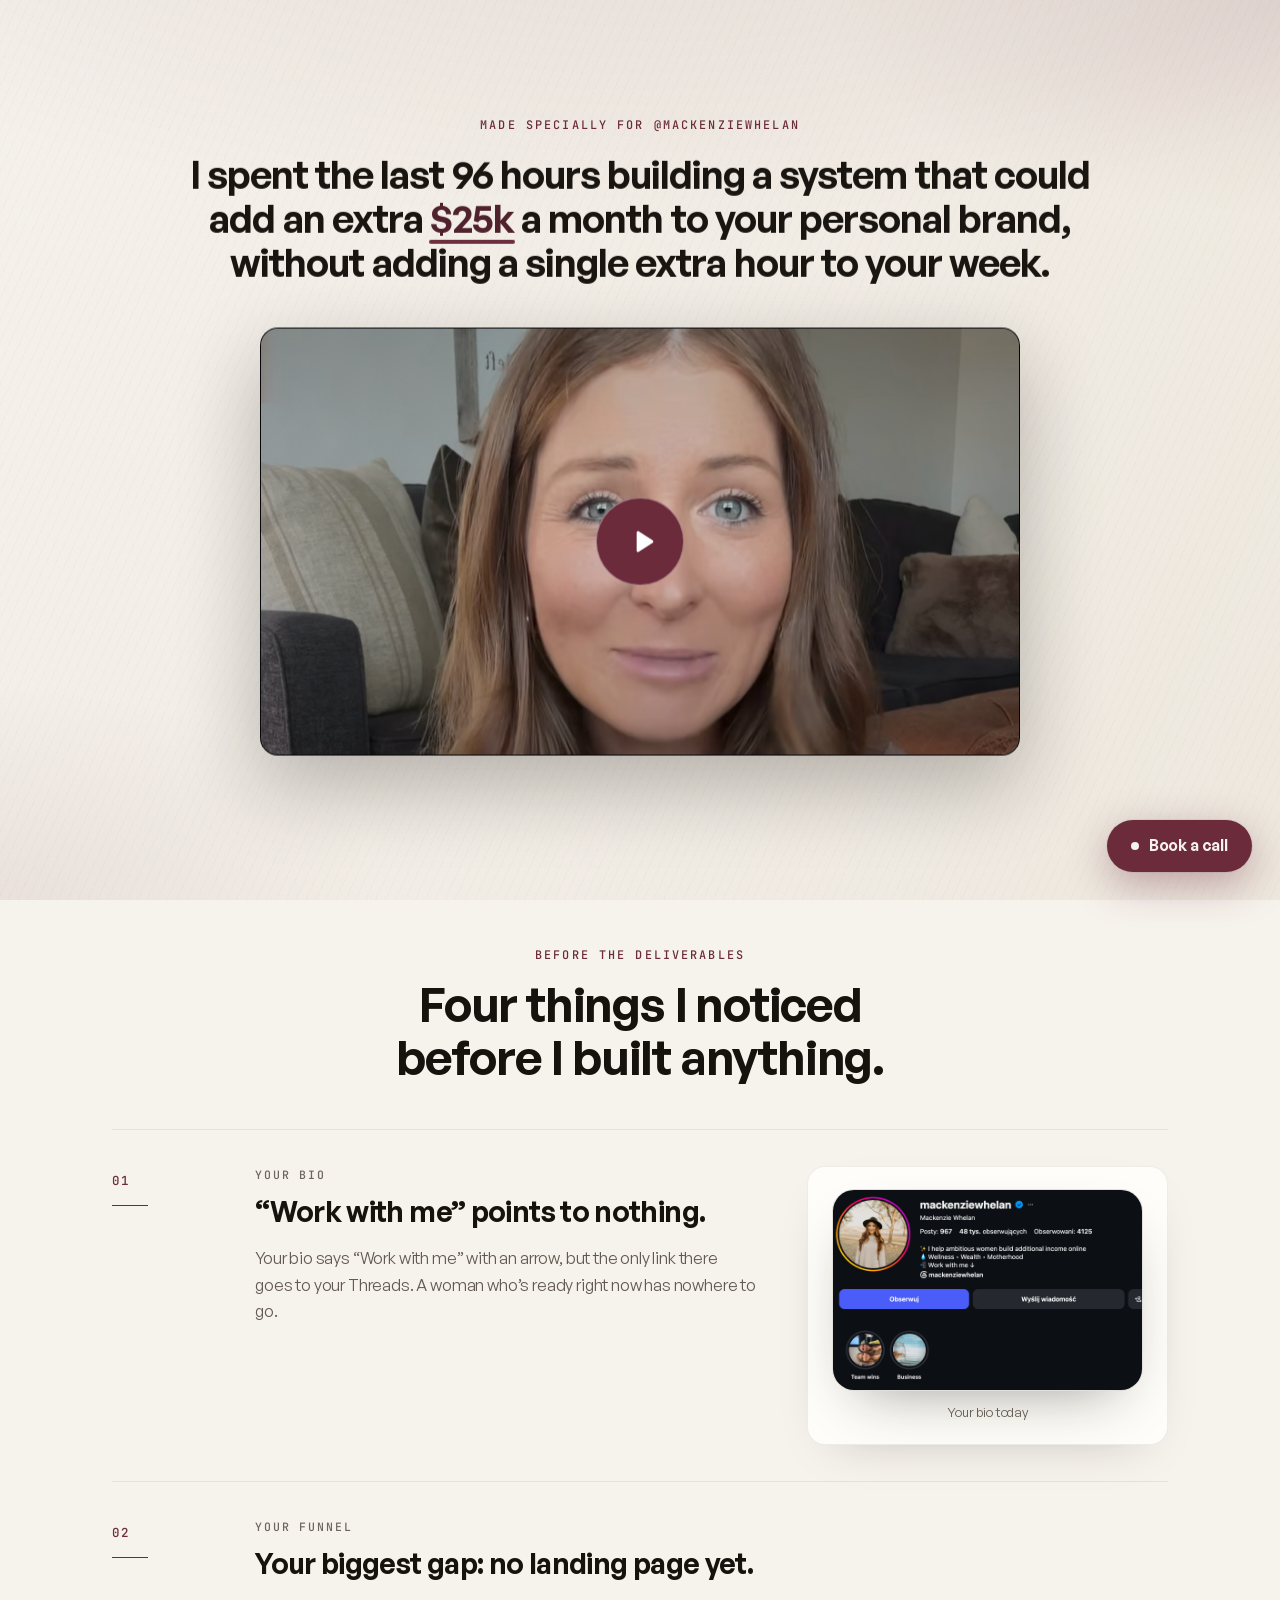
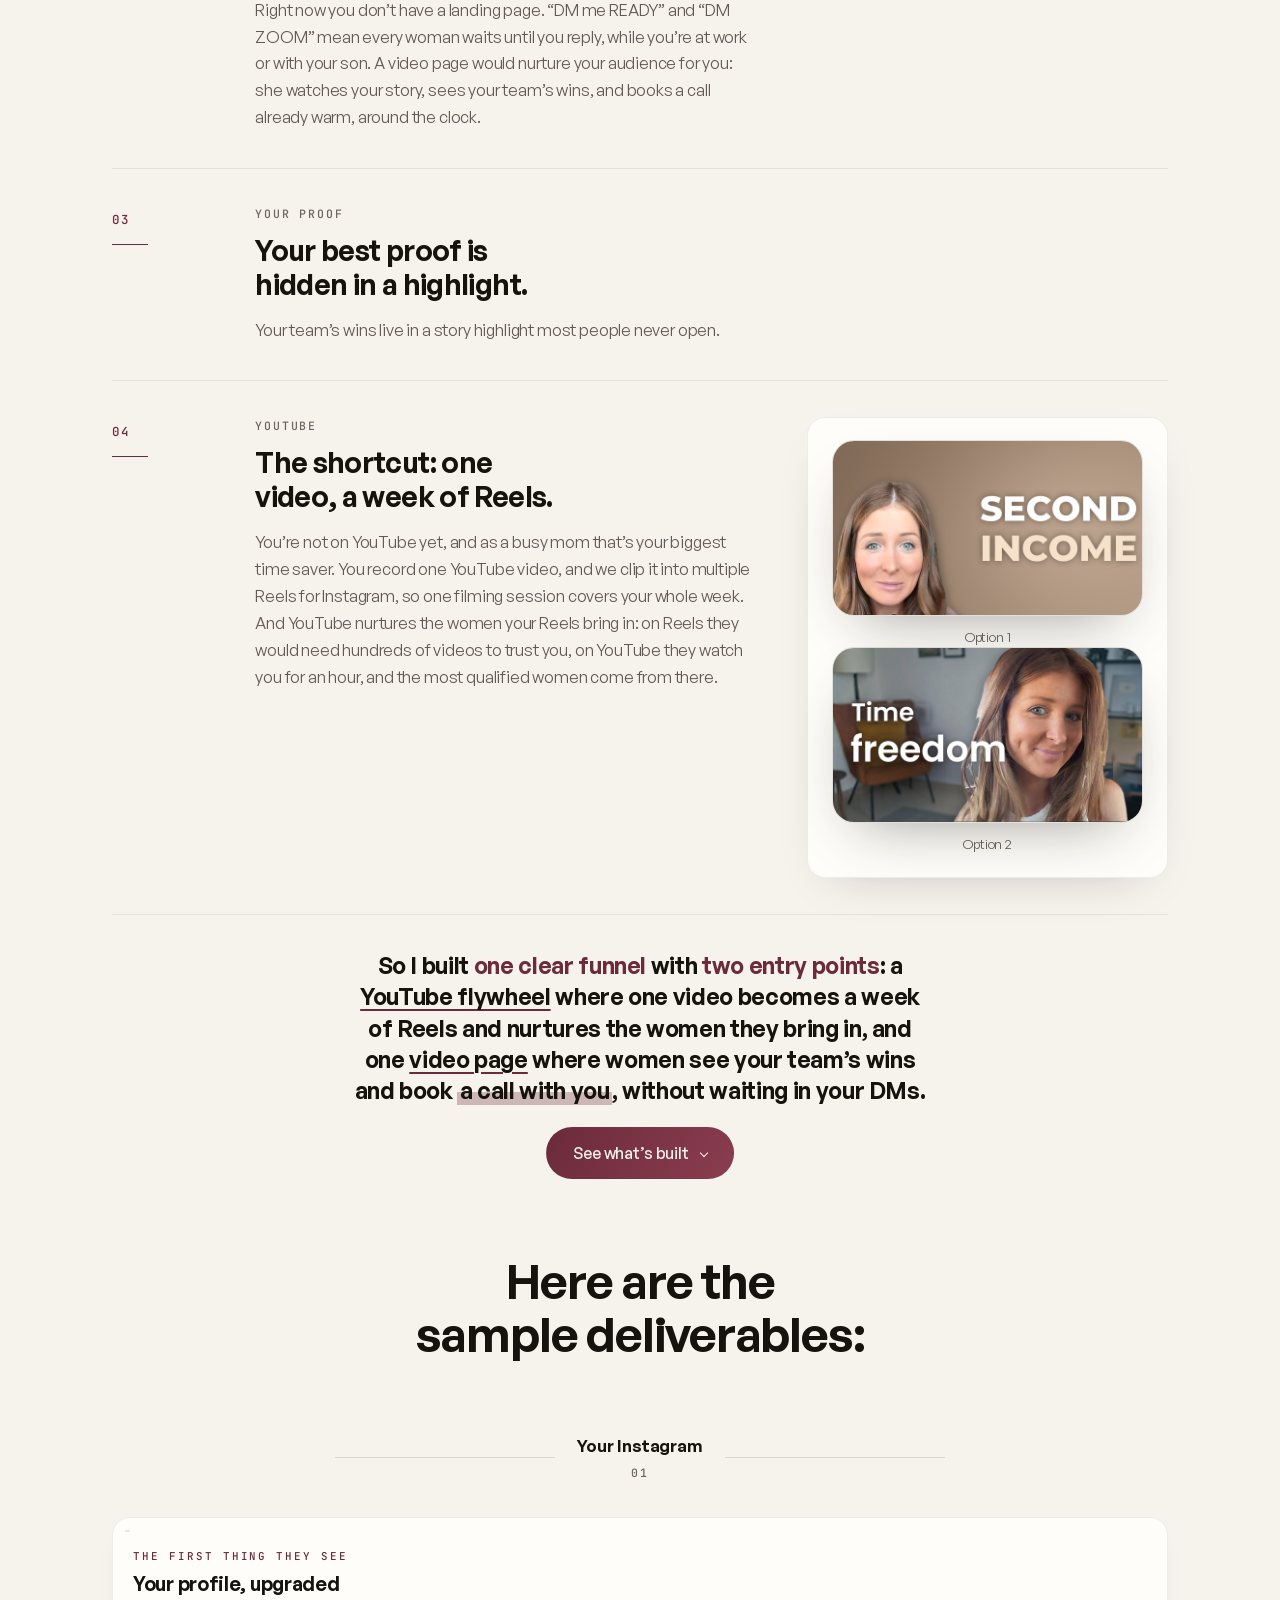
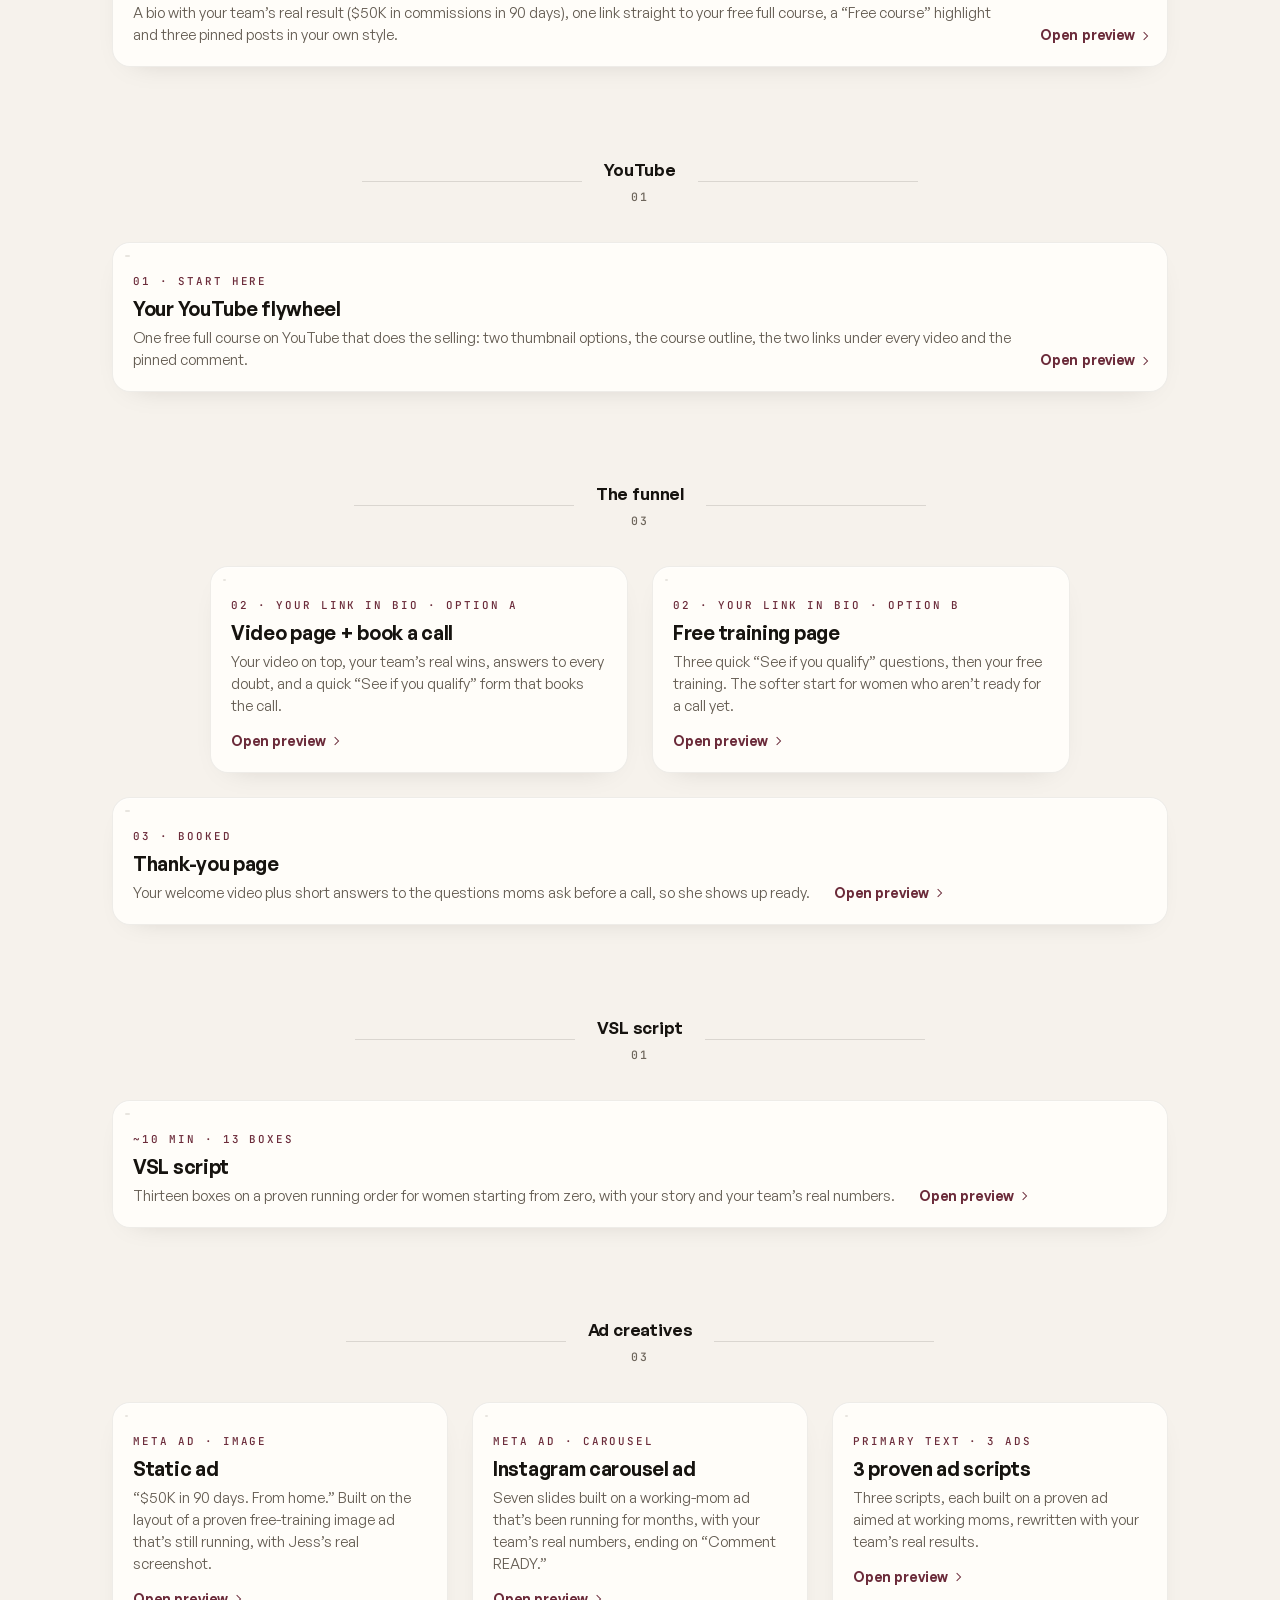
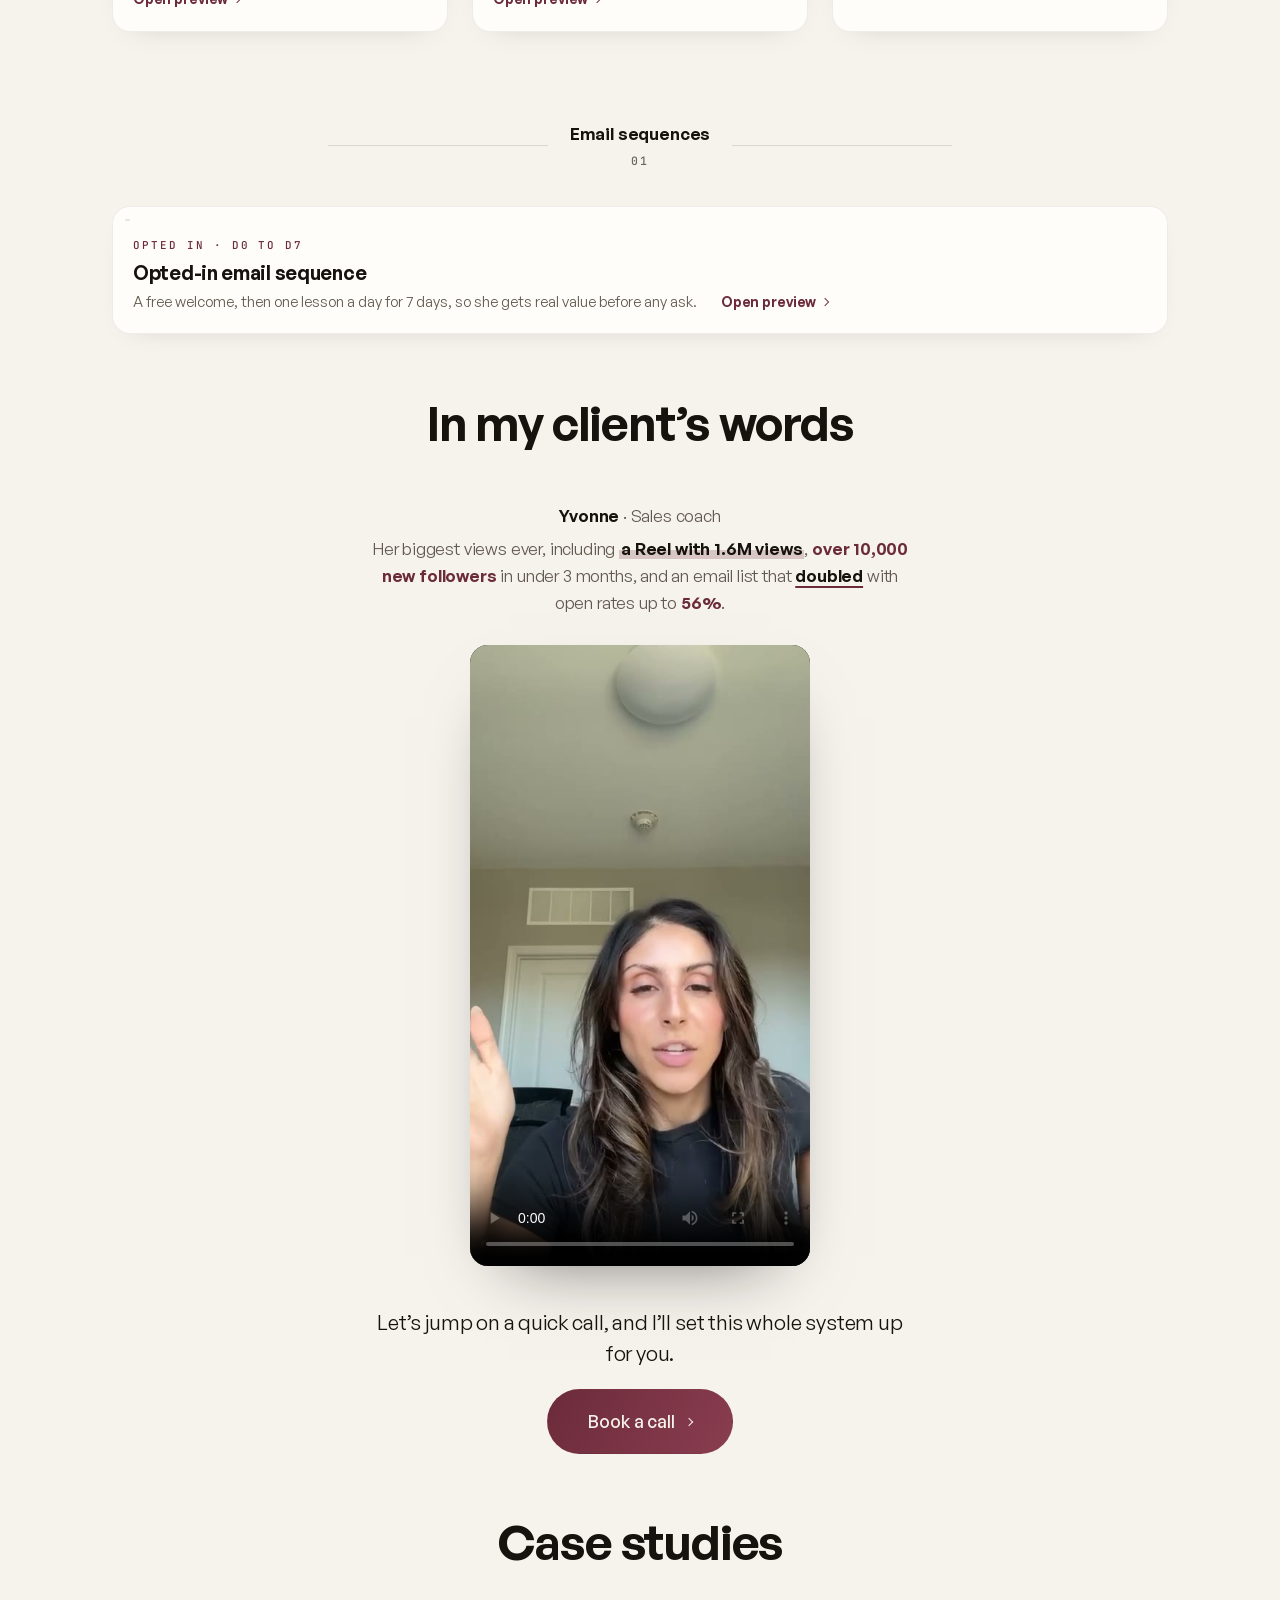
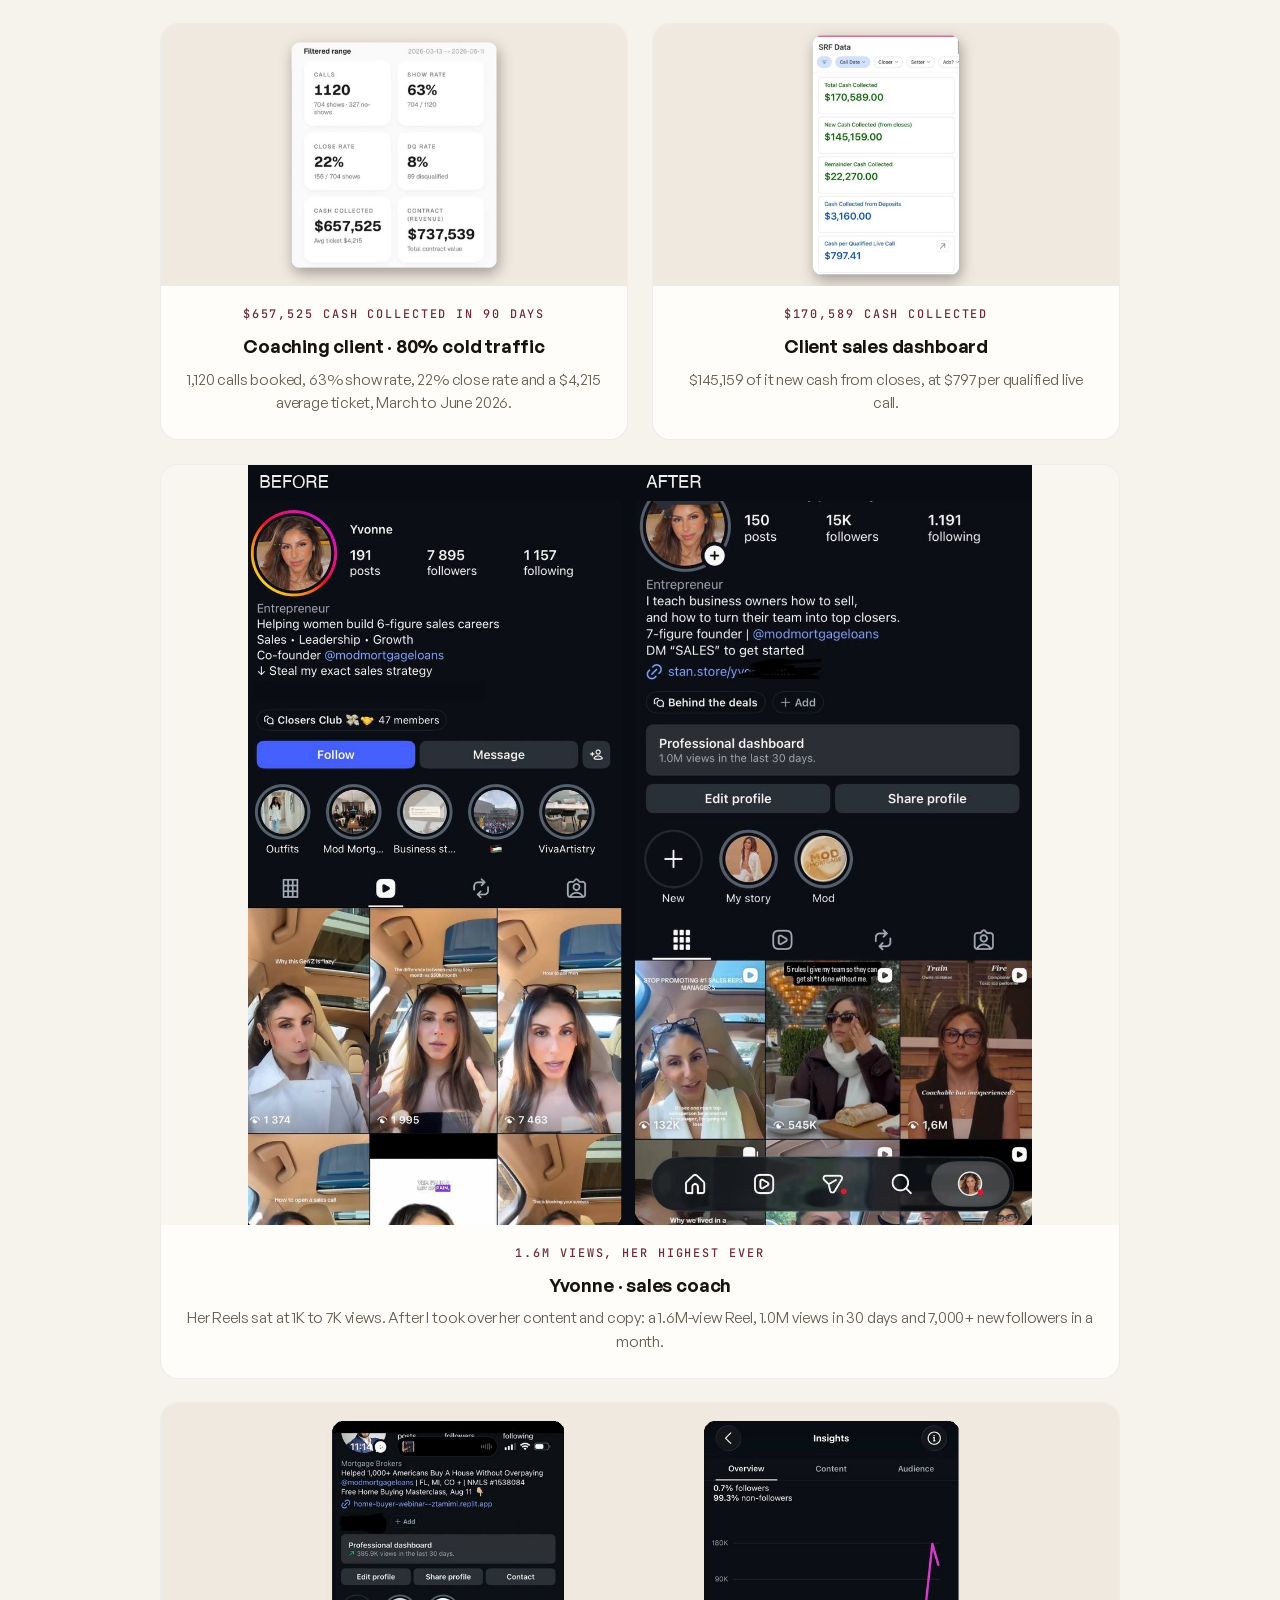
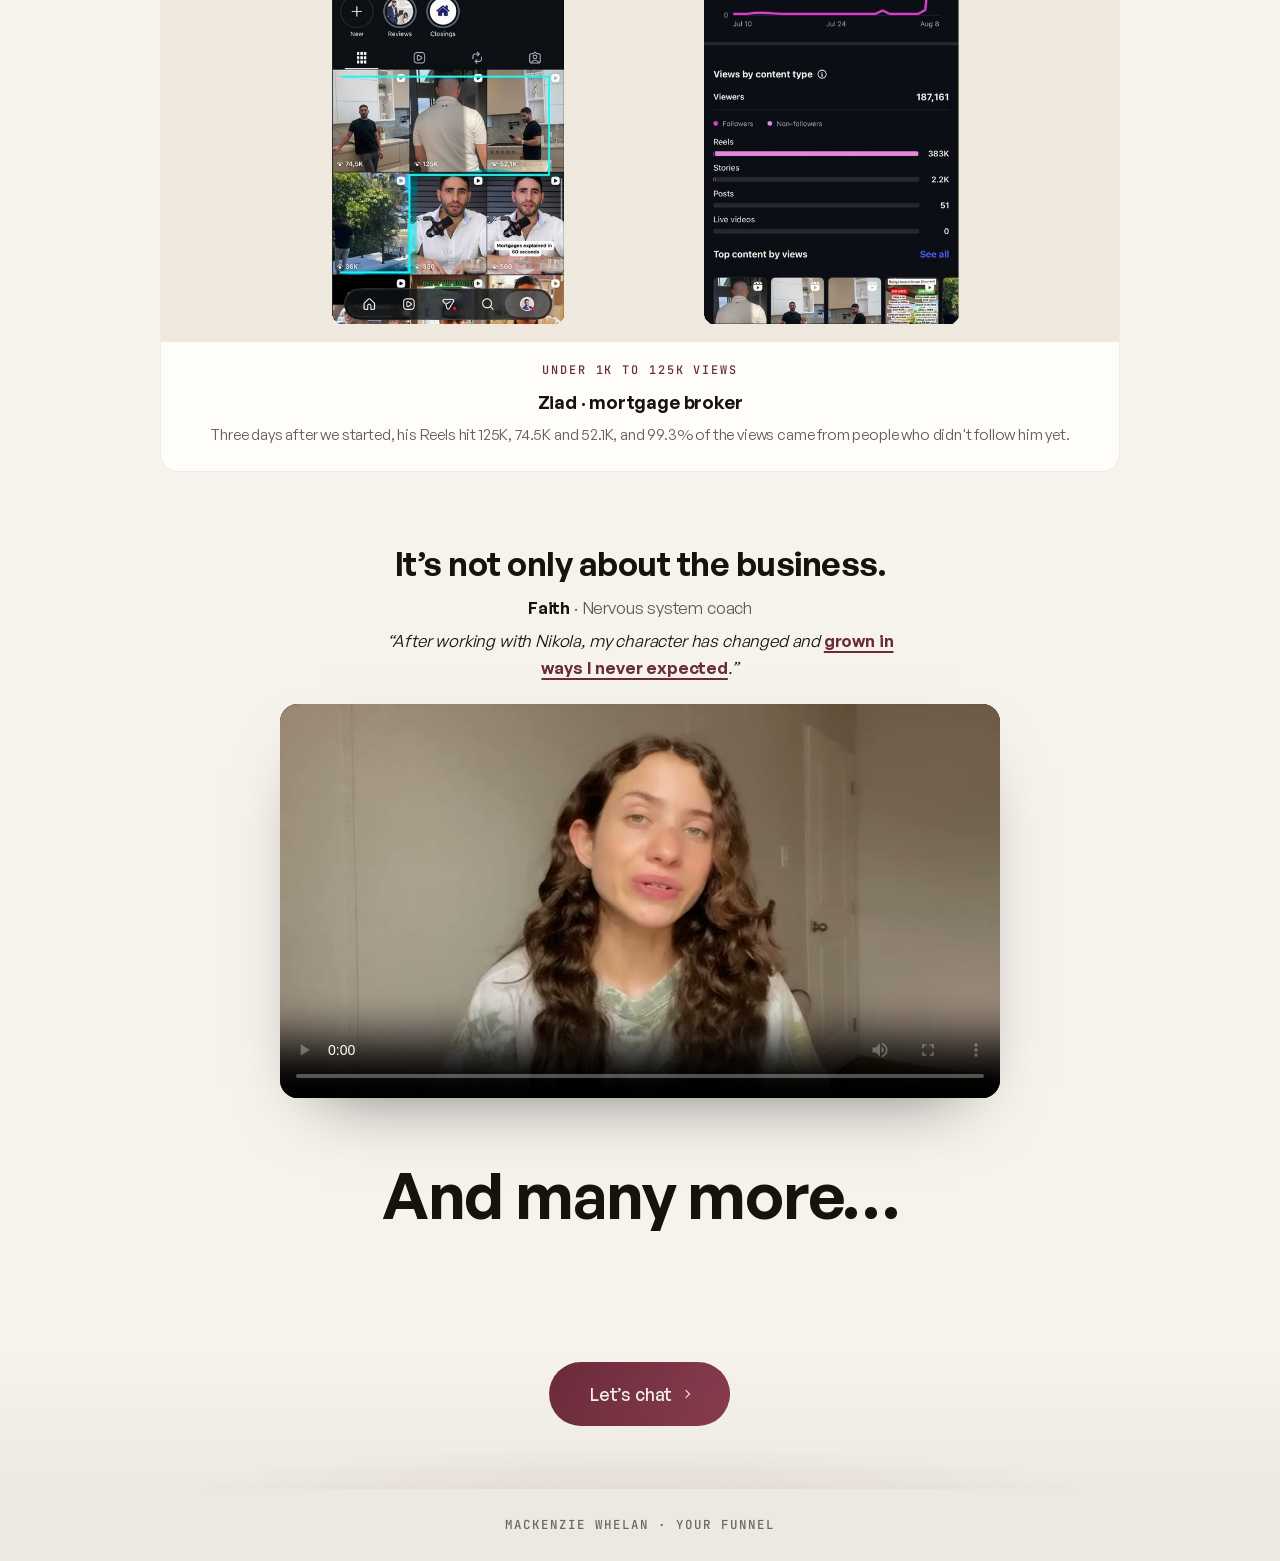
==== commit 08b41274: "Mackenzie: hero photos all of her, no text overlays Co-Authored-By: Claude Opus 5.5 <noreply@anthrop" ====
--- a/index.html
+++ b/index.html
@@ -58,12 +58,12 @@
 
       <!-- photo-swarm signature: overlay above the already-visible hero, pointer-events none -->
       <div class="swarm" id="swarm" aria-hidden="true">
-        <div class="swarm__ph" style="--ox:-60vw;--oy:-40vh;--ix:-34vw;--iy:-18vh;--r:-8deg;left:50%;top:50%"><img src="assets/img/swarm-1.jpg" alt="" /></div>
-        <div class="swarm__ph" style="--ox:60vw;--oy:-40vh;--ix:30vw;--iy:-18vh;--r:8deg;left:50%;top:50%"><img src="assets/img/swarm-2.jpg" alt="" /></div>
-        <div class="swarm__ph" style="--ox:-70vw;--oy:10vh;--ix:-38vw;--iy:8vh;--r:-5deg;left:50%;top:50%"><img src="assets/img/swarm-3.jpg" alt="" /></div>
-        <div class="swarm__ph" style="--ox:70vw;--oy:10vh;--ix:34vw;--iy:8vh;--r:5deg;left:50%;top:50%"><img src="assets/img/swarm-4.jpg" alt="" /></div>
-        <div class="swarm__ph" style="--ox:-55vw;--oy:60vh;--ix:-26vw;--iy:34vh;--r:-6deg;left:50%;top:50%"><img src="assets/img/swarm-5.jpg" alt="" /></div>
-        <div class="swarm__ph" style="--ox:55vw;--oy:60vh;--ix:22vw;--iy:34vh;--r:6deg;left:50%;top:50%"><img src="assets/img/swarm-6.jpg" alt="" /></div>
+        <div class="swarm__ph" style="--ox:-60vw;--oy:-40vh;--ix:-34vw;--iy:-18vh;--r:-8deg;left:50%;top:50%"><img src="assets/img/swarm-1.jpg?v=2" alt="" /></div>
+        <div class="swarm__ph" style="--ox:60vw;--oy:-40vh;--ix:30vw;--iy:-18vh;--r:8deg;left:50%;top:50%"><img src="assets/img/swarm-2.jpg?v=2" alt="" /></div>
+        <div class="swarm__ph" style="--ox:-70vw;--oy:10vh;--ix:-38vw;--iy:8vh;--r:-5deg;left:50%;top:50%"><img src="assets/img/swarm-3.jpg?v=2" alt="" /></div>
+        <div class="swarm__ph" style="--ox:70vw;--oy:10vh;--ix:34vw;--iy:8vh;--r:5deg;left:50%;top:50%"><img src="assets/img/swarm-4.jpg?v=2" alt="" /></div>
+        <div class="swarm__ph" style="--ox:-55vw;--oy:60vh;--ix:-26vw;--iy:34vh;--r:-6deg;left:50%;top:50%"><img src="assets/img/swarm-5.jpg?v=2" alt="" /></div>
+        <div class="swarm__ph" style="--ox:55vw;--oy:60vh;--ix:22vw;--iy:34vh;--r:6deg;left:50%;top:50%"><img src="assets/img/swarm-6.jpg?v=2" alt="" /></div>
       </div>
 
       <div class="hero__inner container">
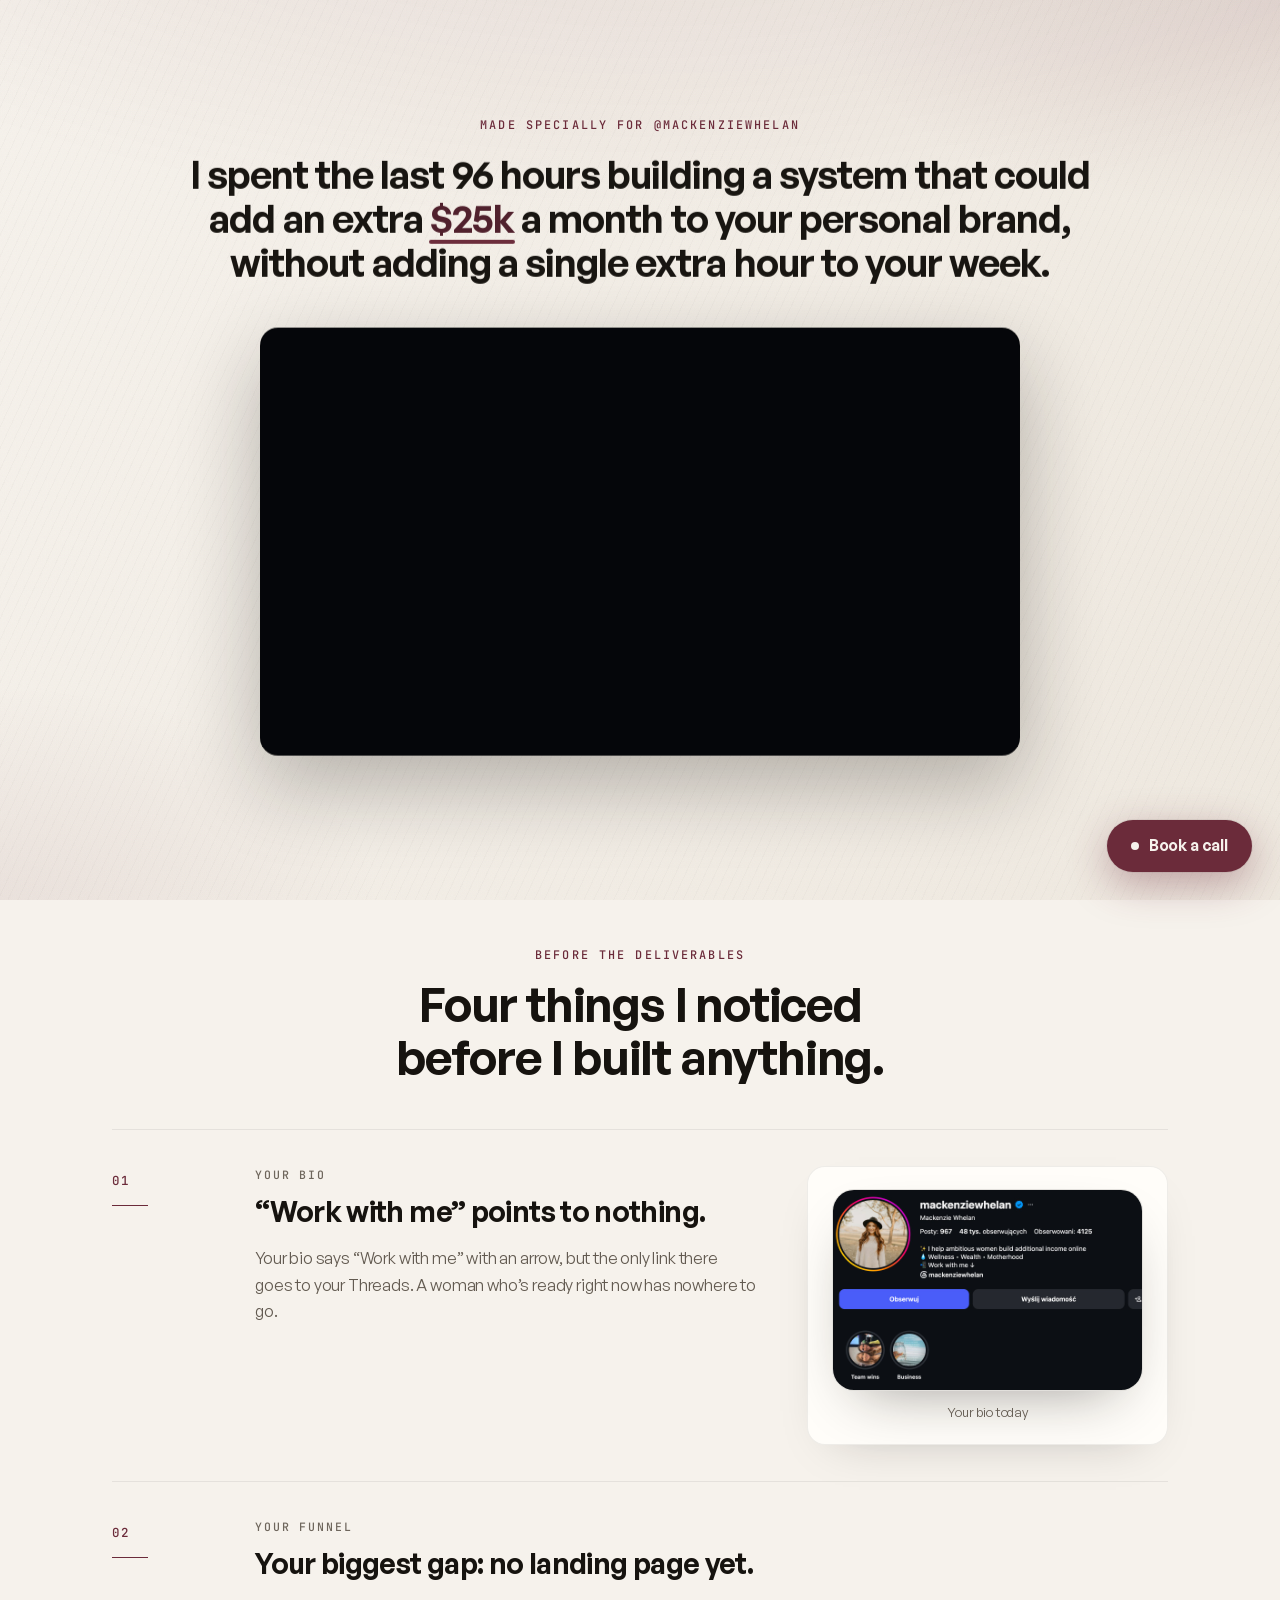
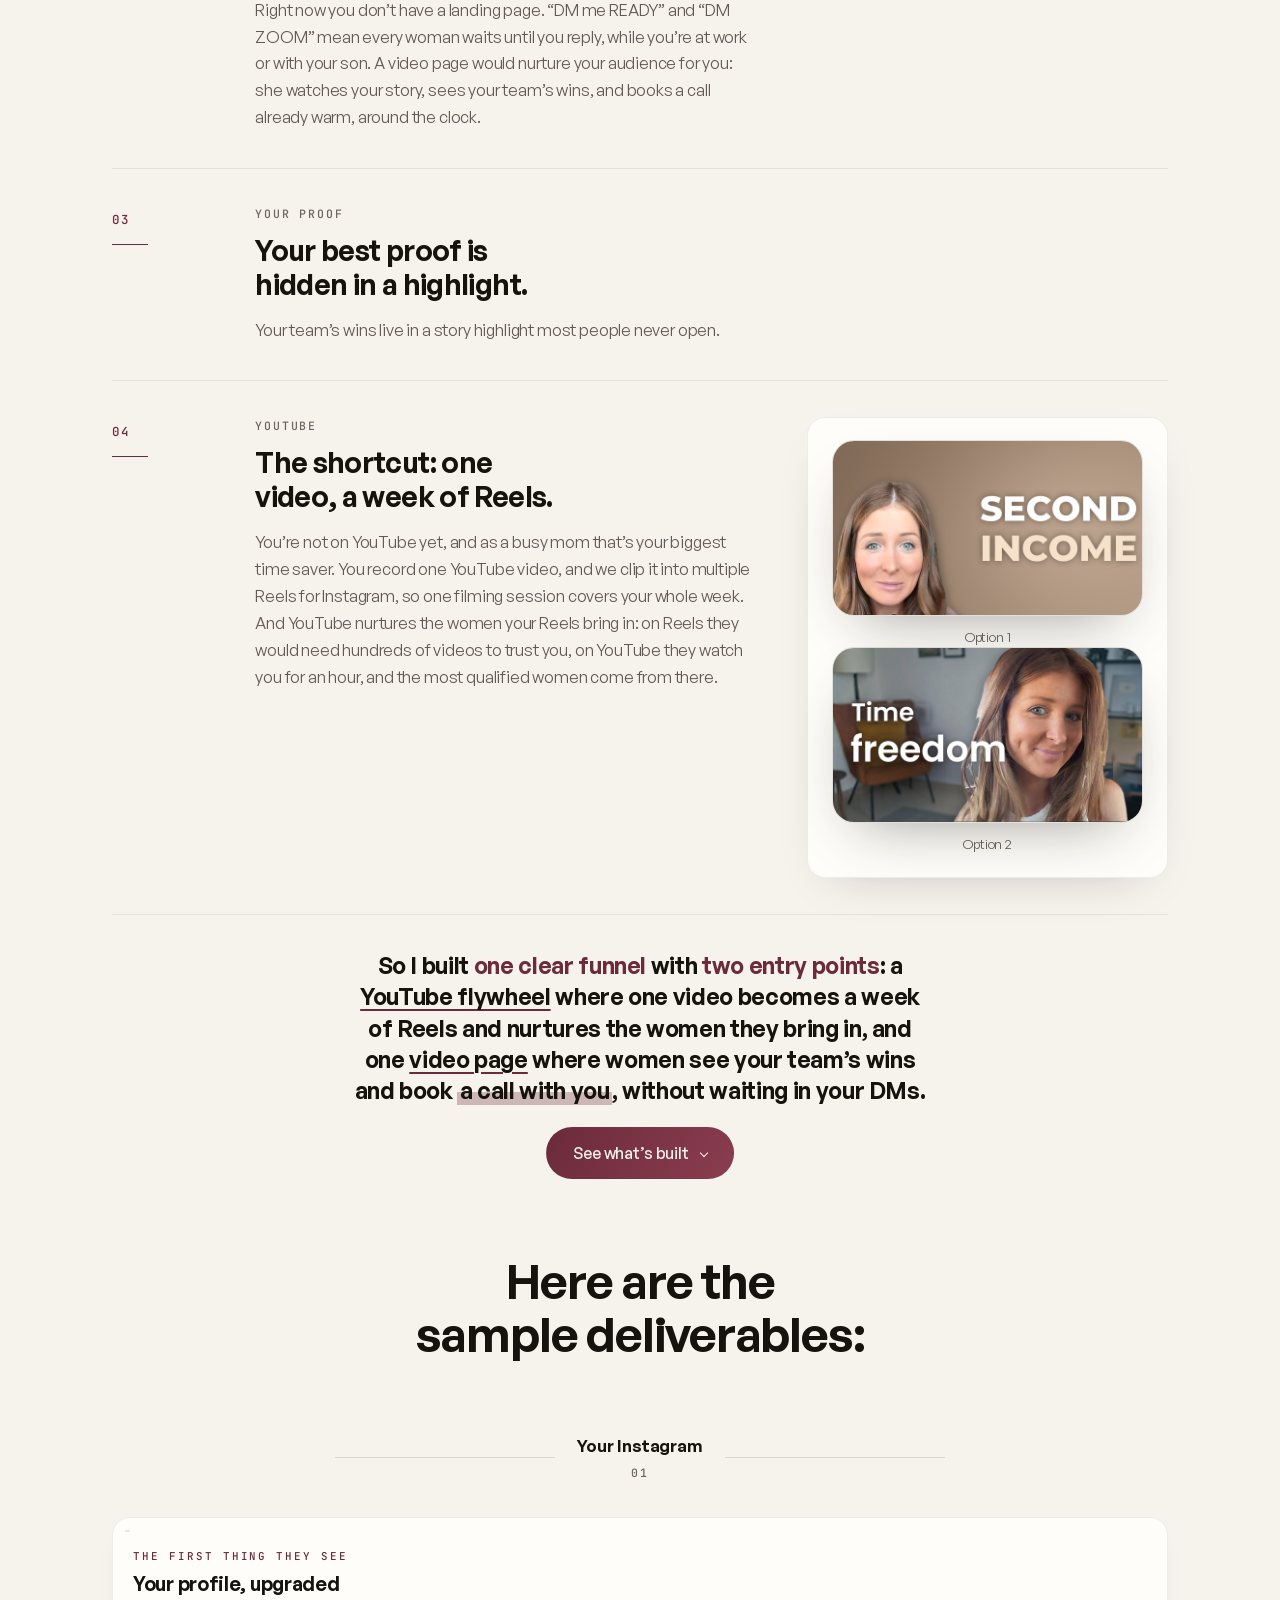
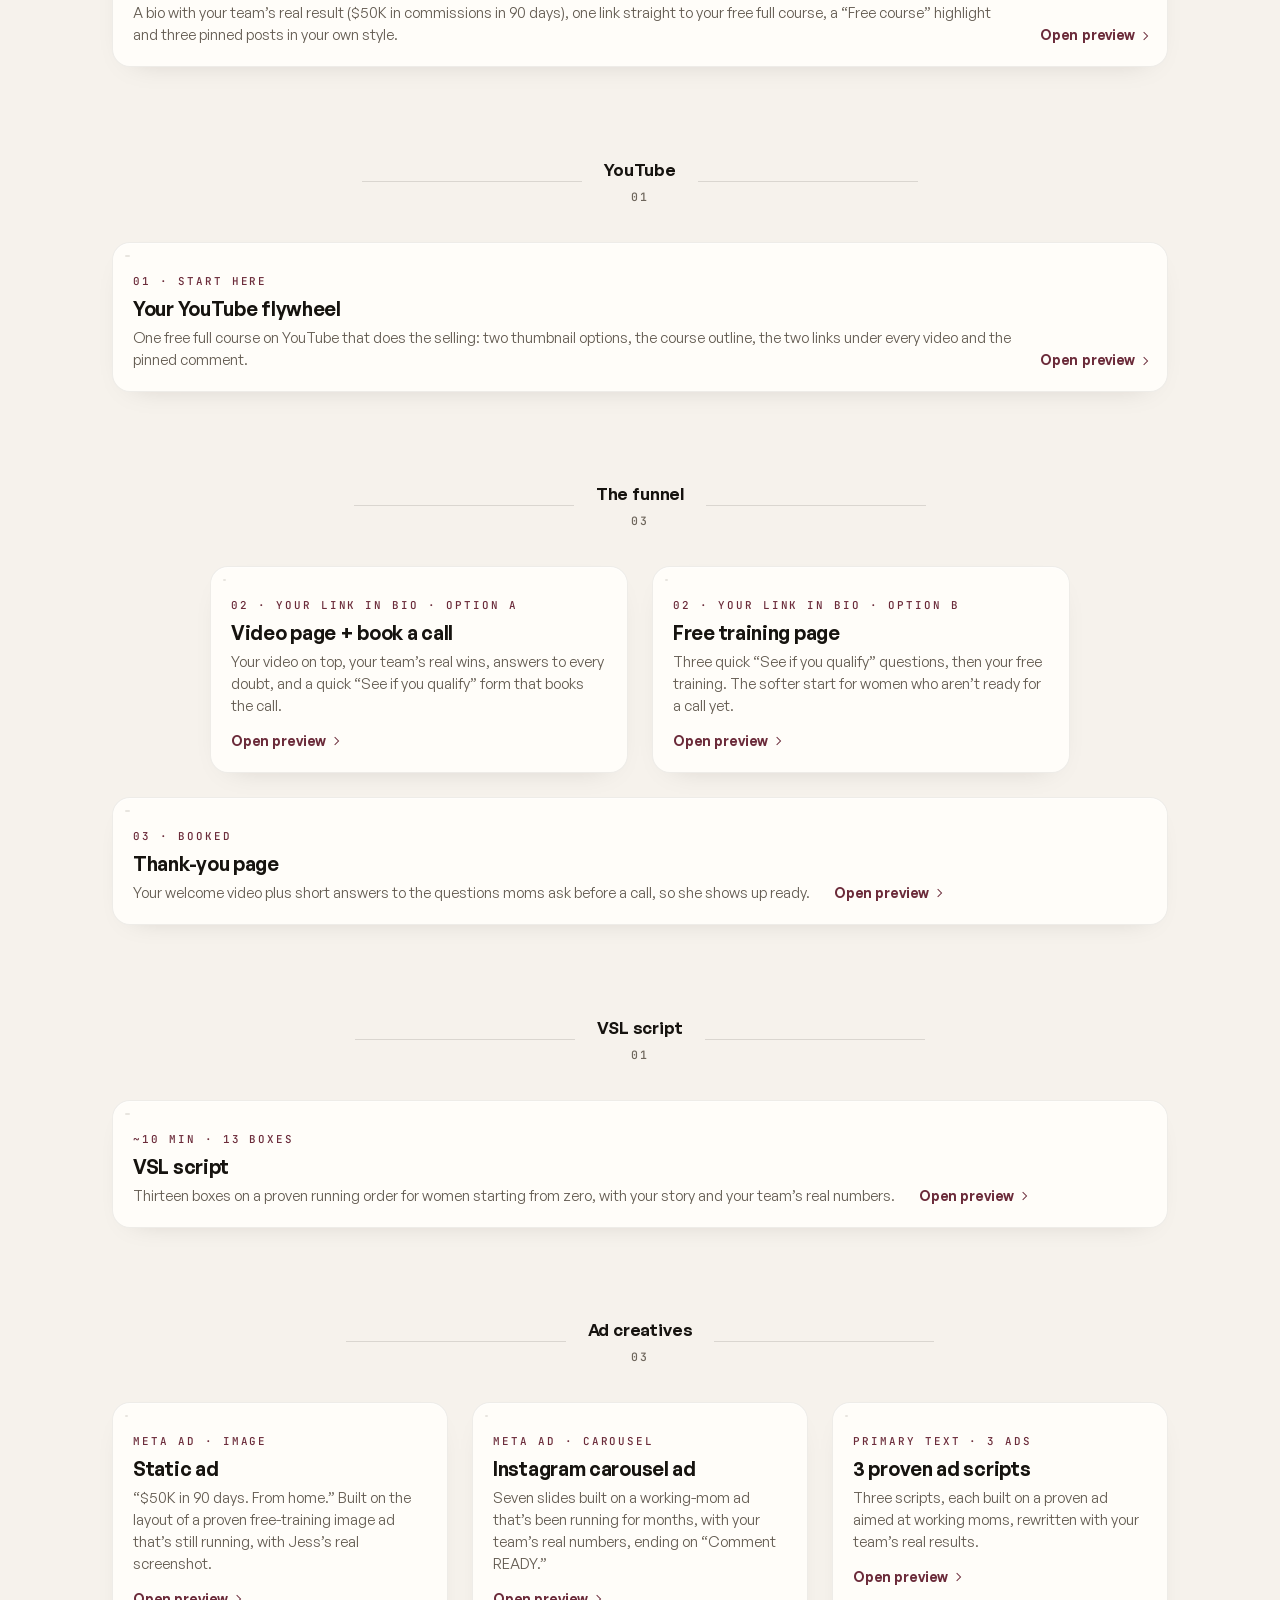
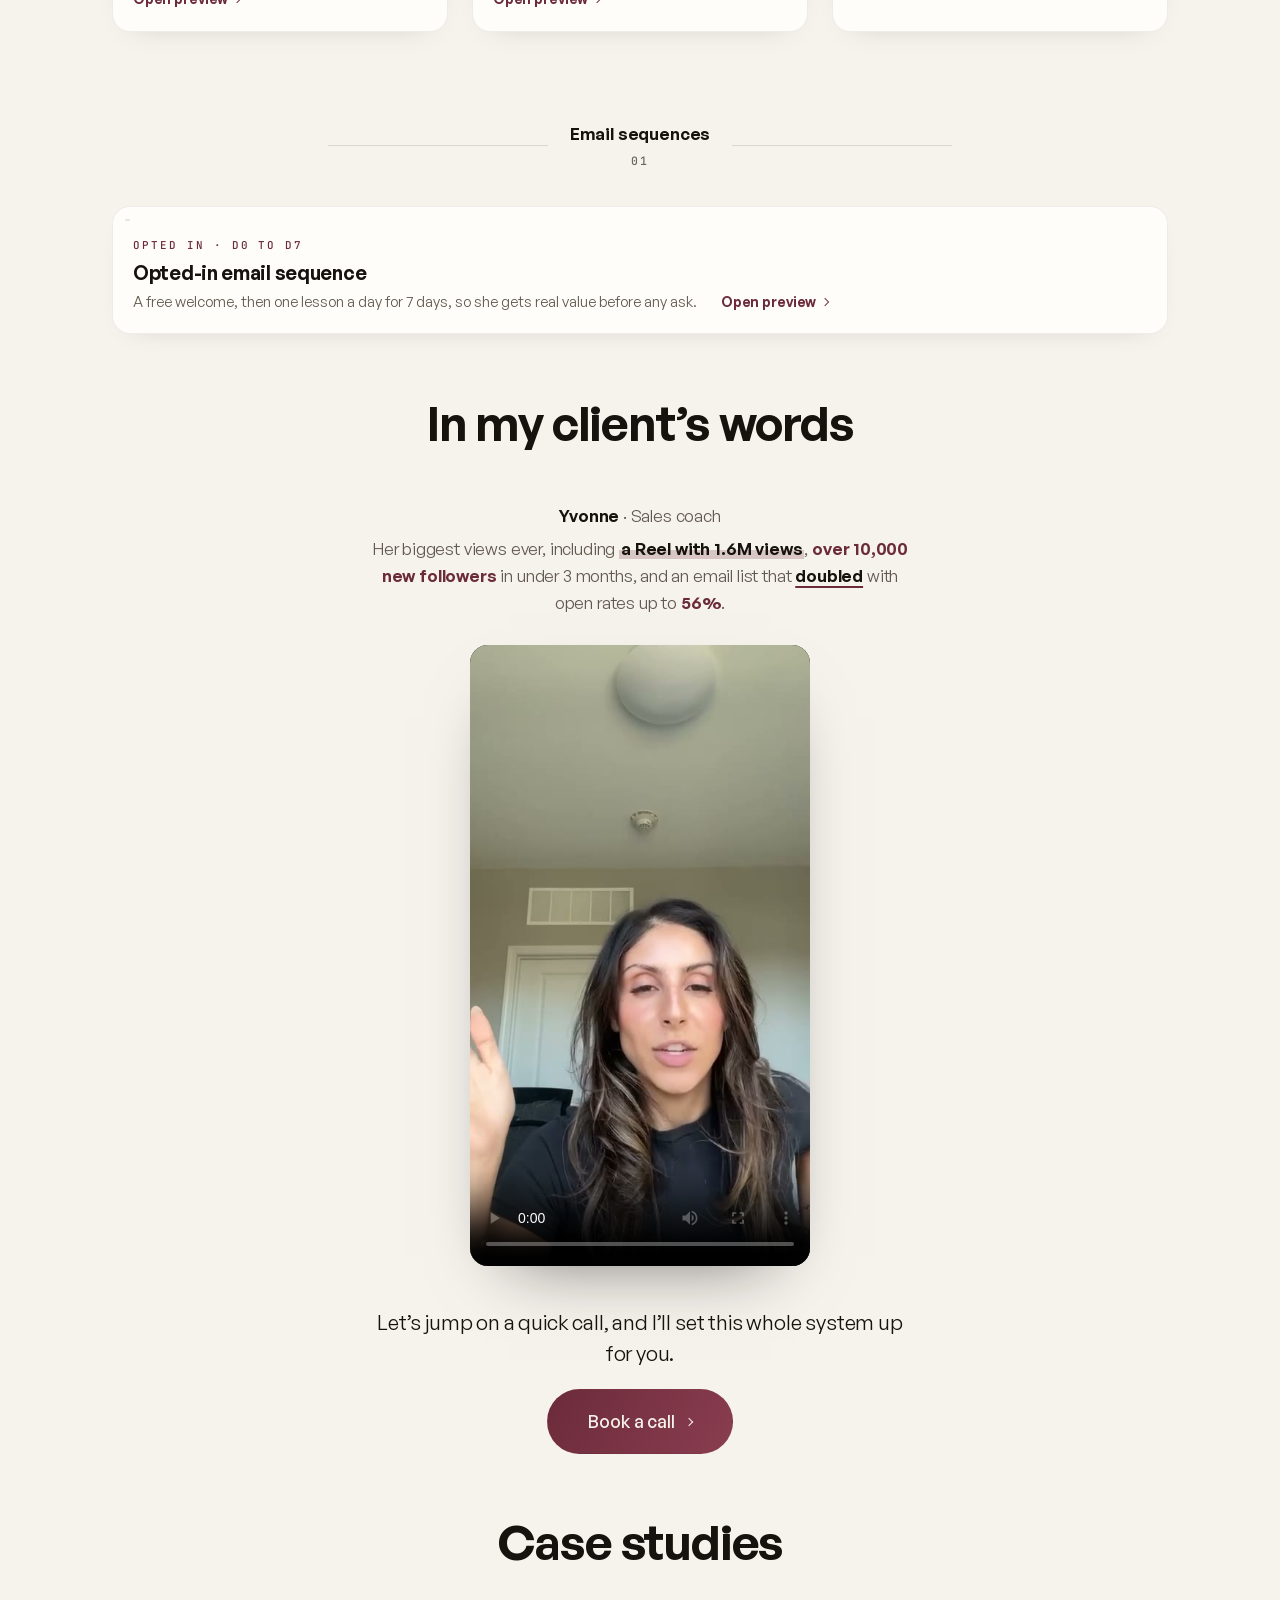
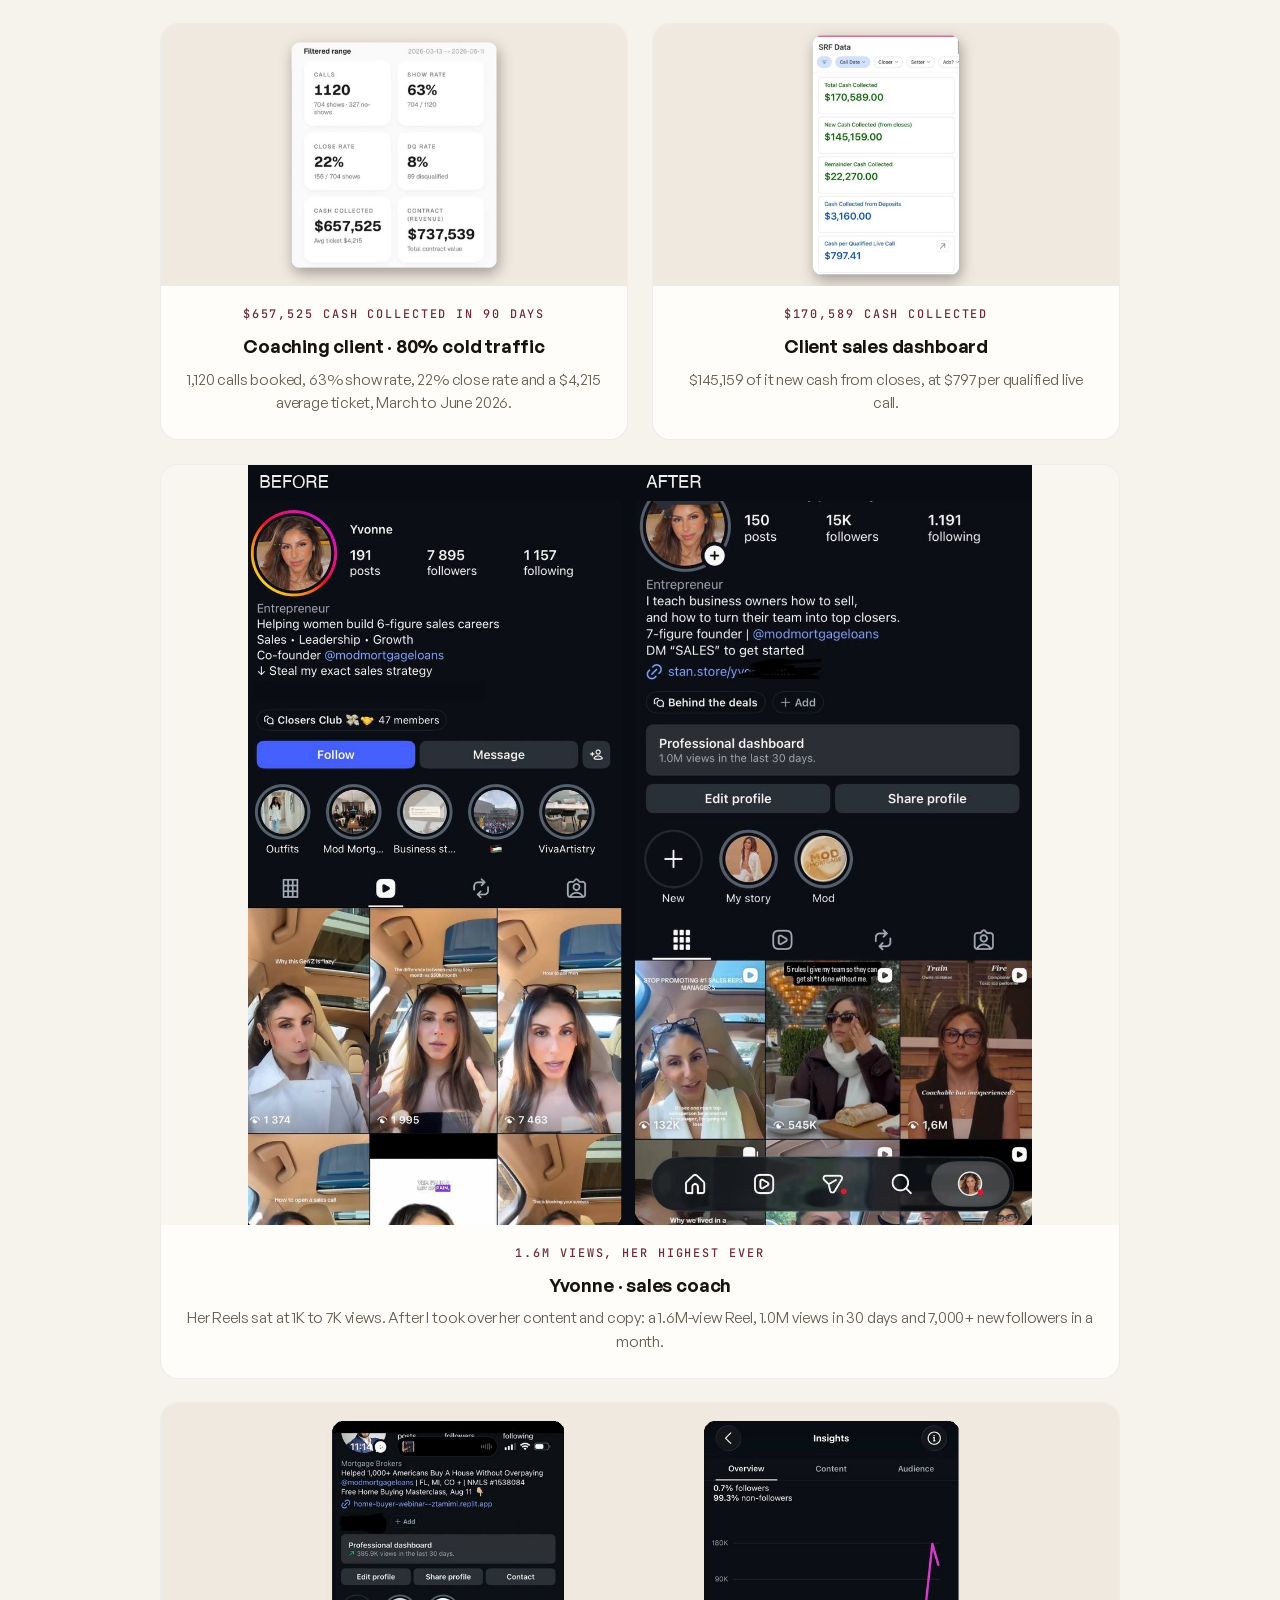
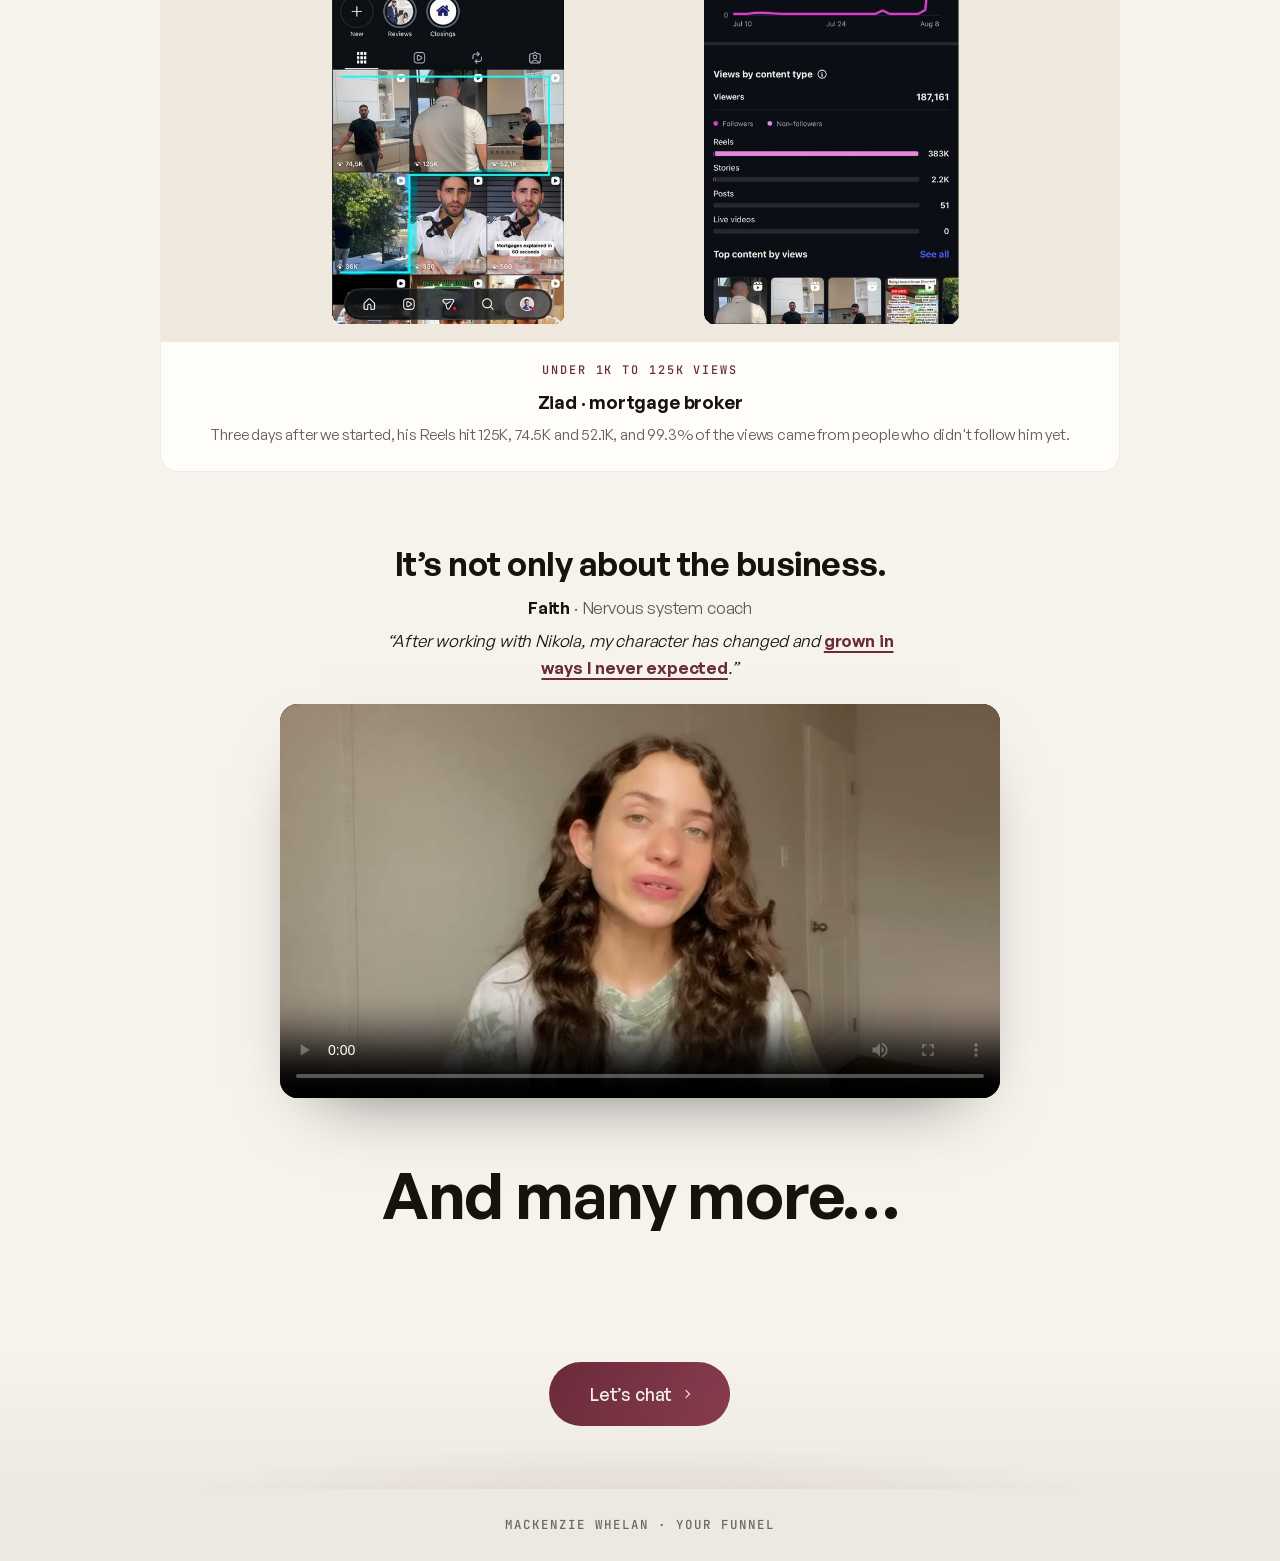
==== commit 3db75fe8: "Hub: add Loom hero video Co-Authored-By: Claude Opus 5.5 <noreply@anthropic.com>" ====
--- a/index.html
+++ b/index.html
@@ -34,7 +34,7 @@
        caseStudies : optional. [{ youtube: "VIDEO_ID" | image: "path", result: "$48k in 30 days", title: "...", text: "..." }]
     ============================================================================== */
     window.PITCH_CONFIG = {
-      heroEmbed: "",
+      heroEmbed: "https://www.loom.com/share/fd39204d9fd64872a12ff6f468929784",
       calendly: "https://calendly.com/nikola-monetisebetter/discovery",
       mode: (new URLSearchParams(location.search).get("mode") || "funnel"),
       brand: { logo: "", name: "", url: "", footer: "" },
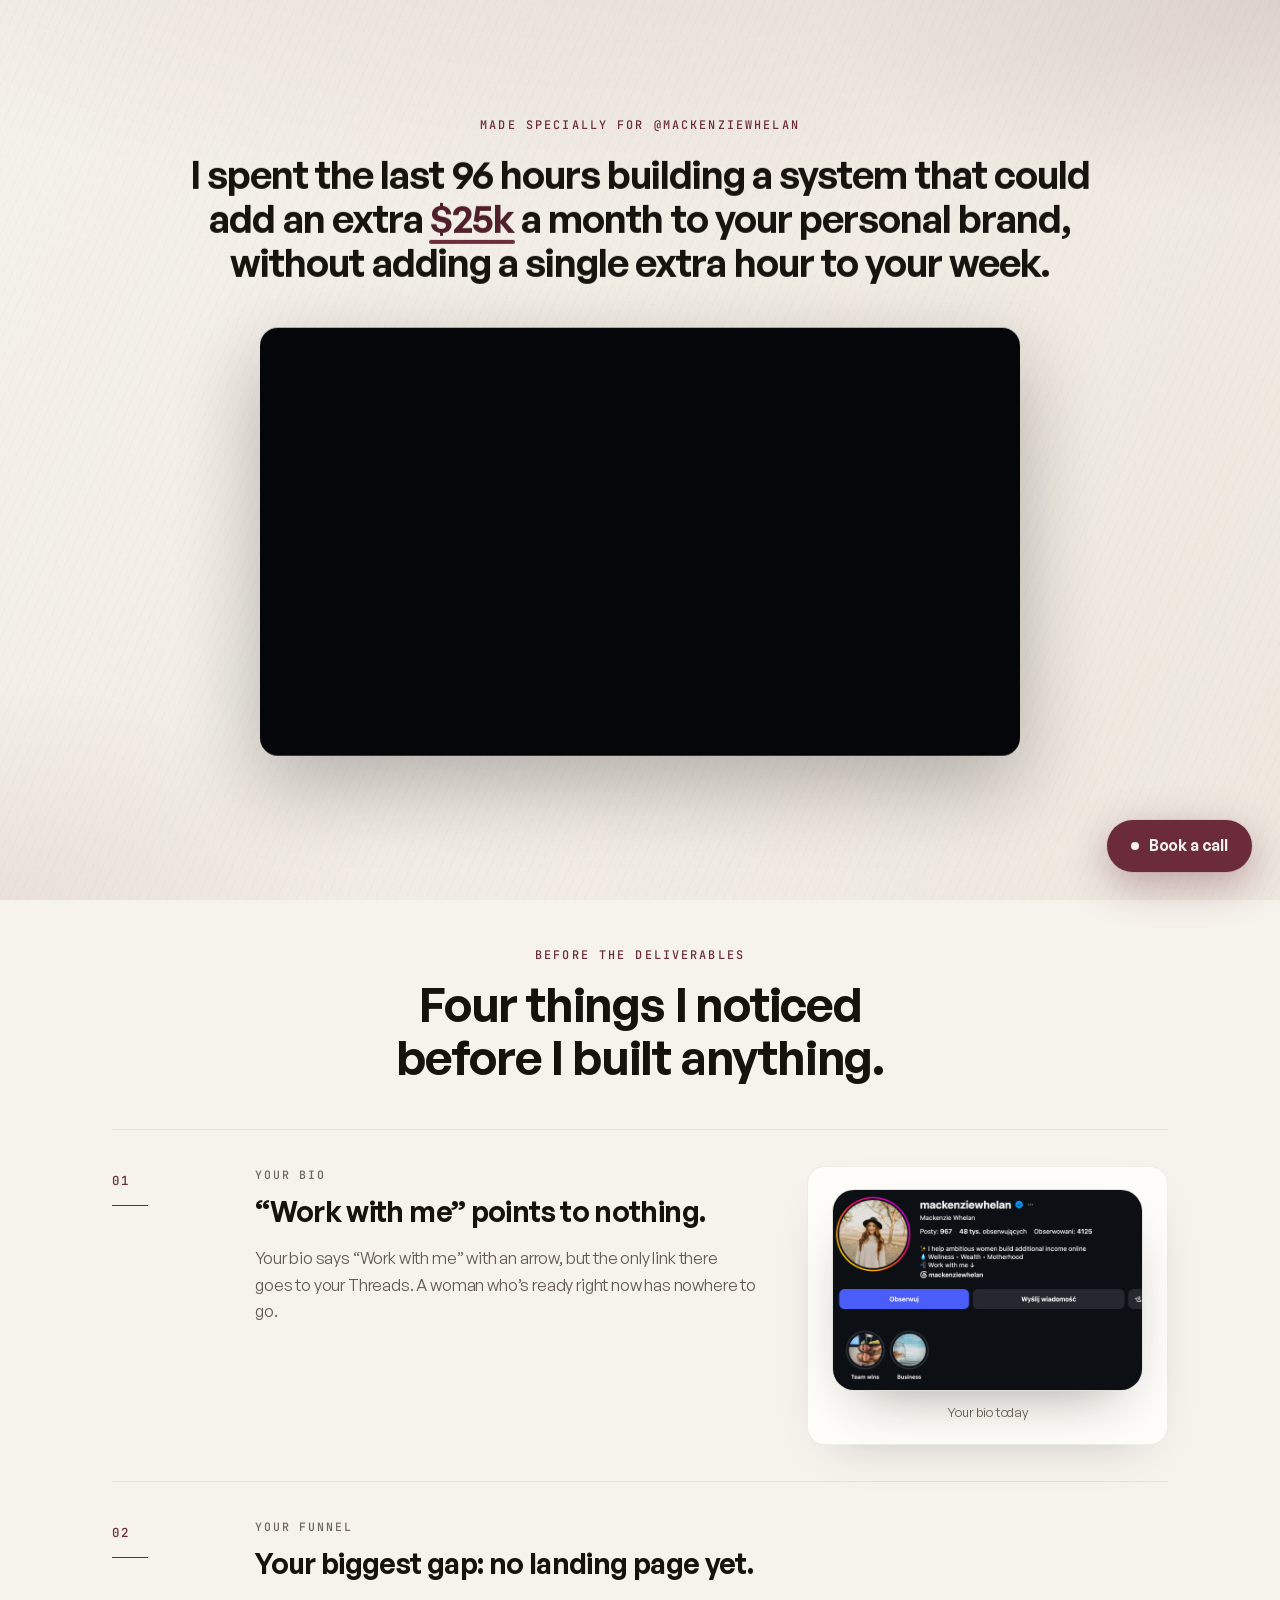
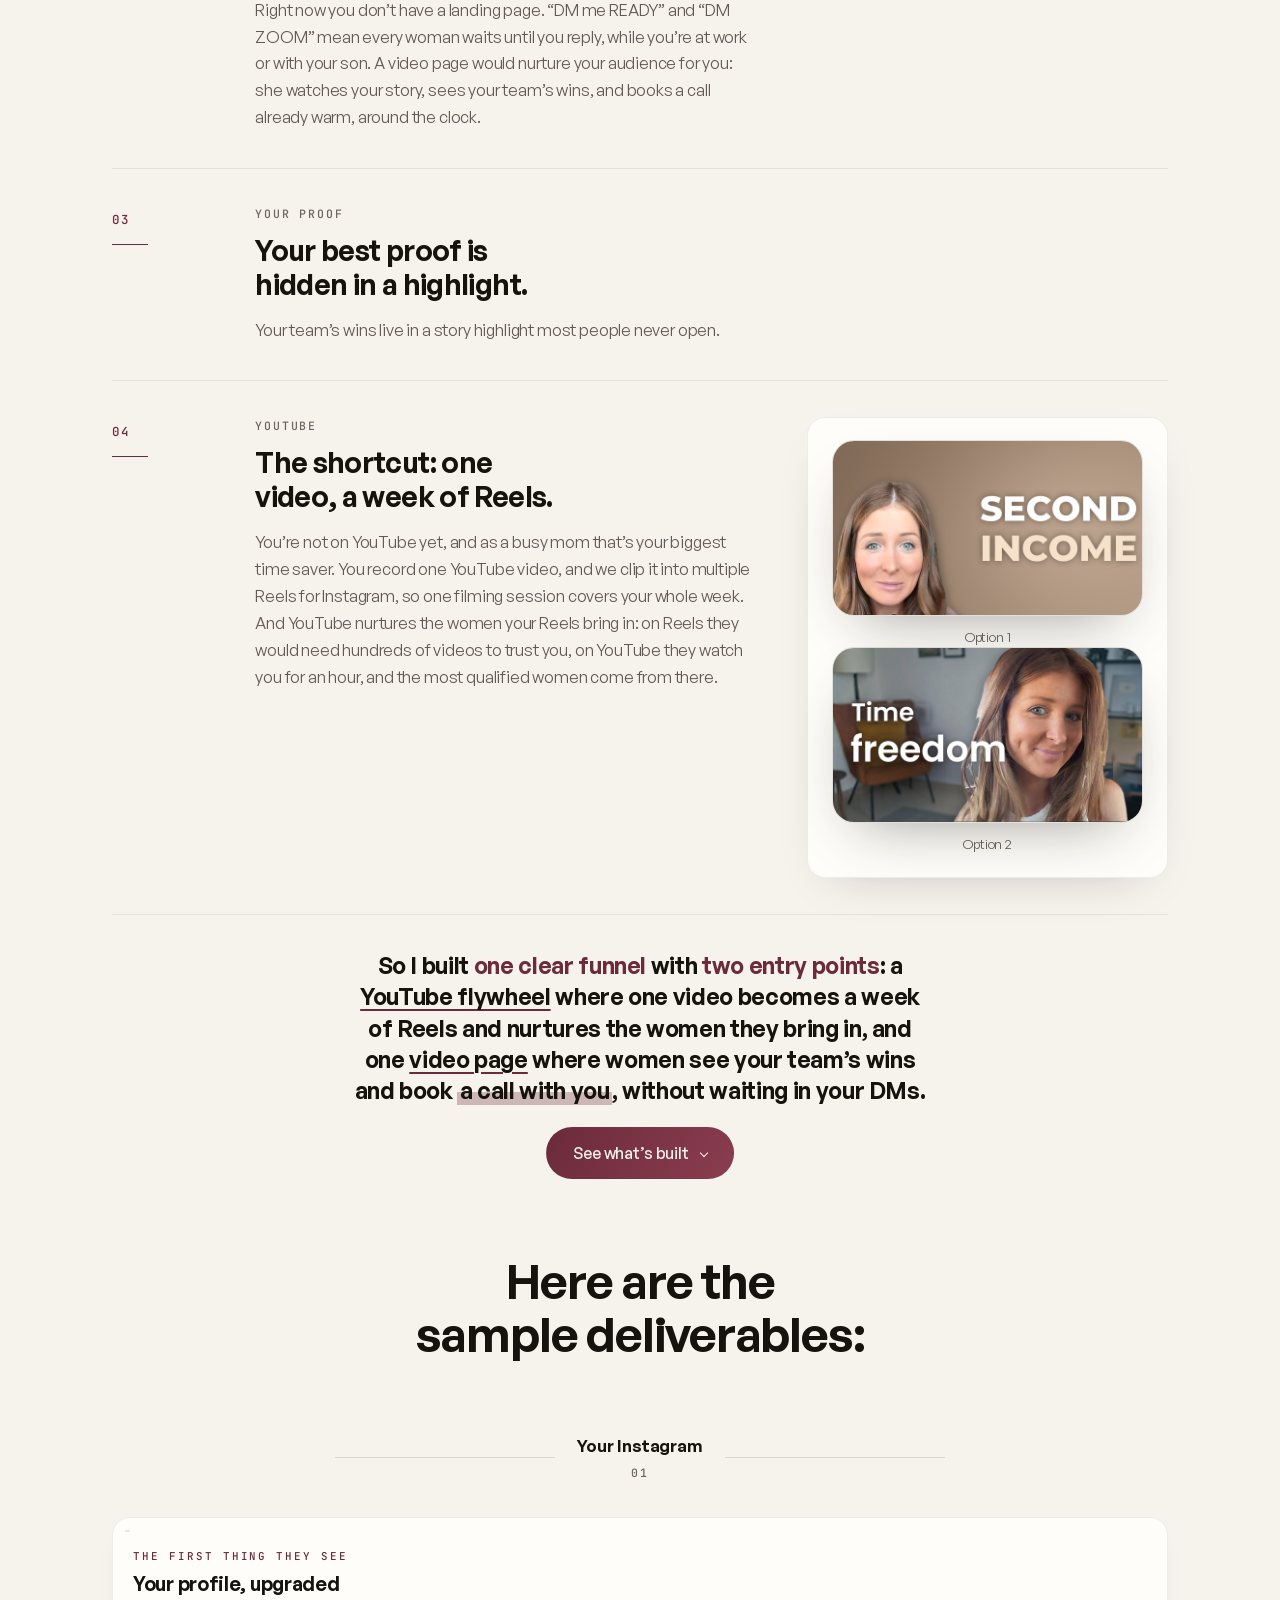
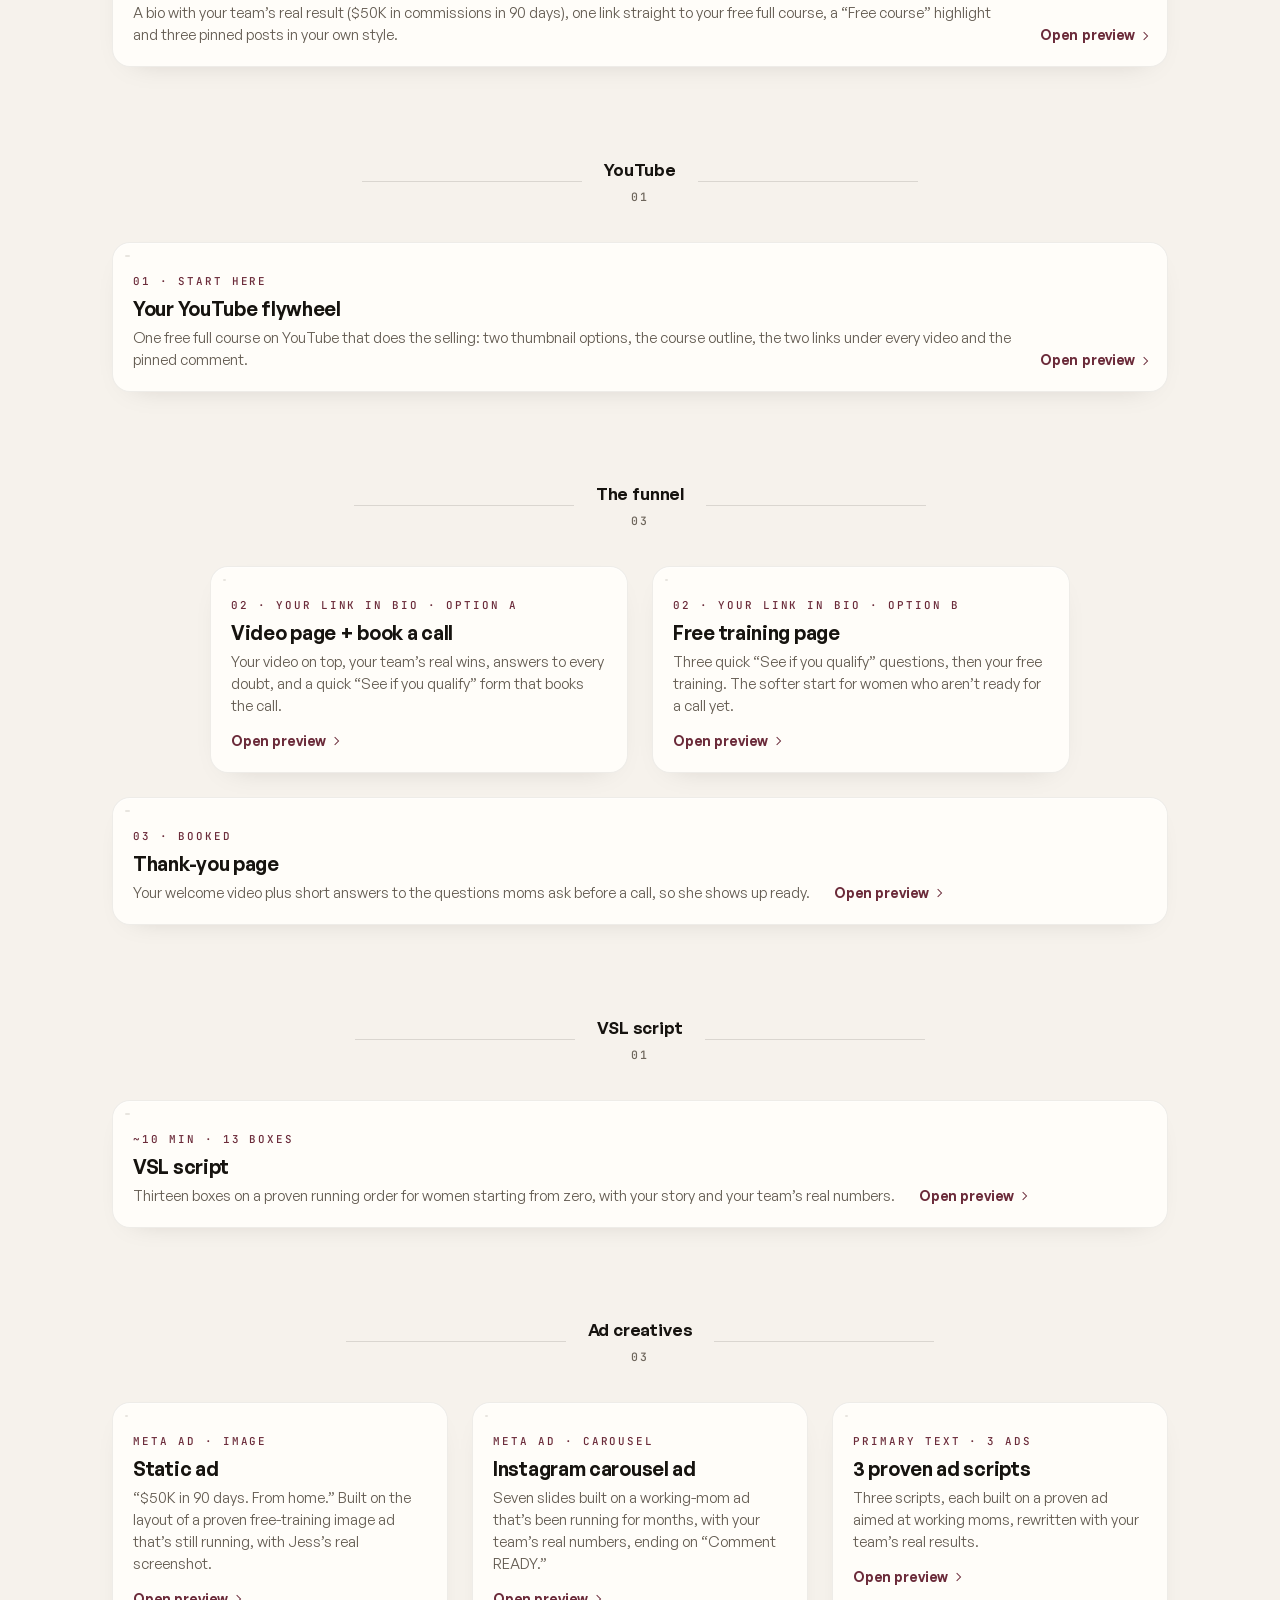
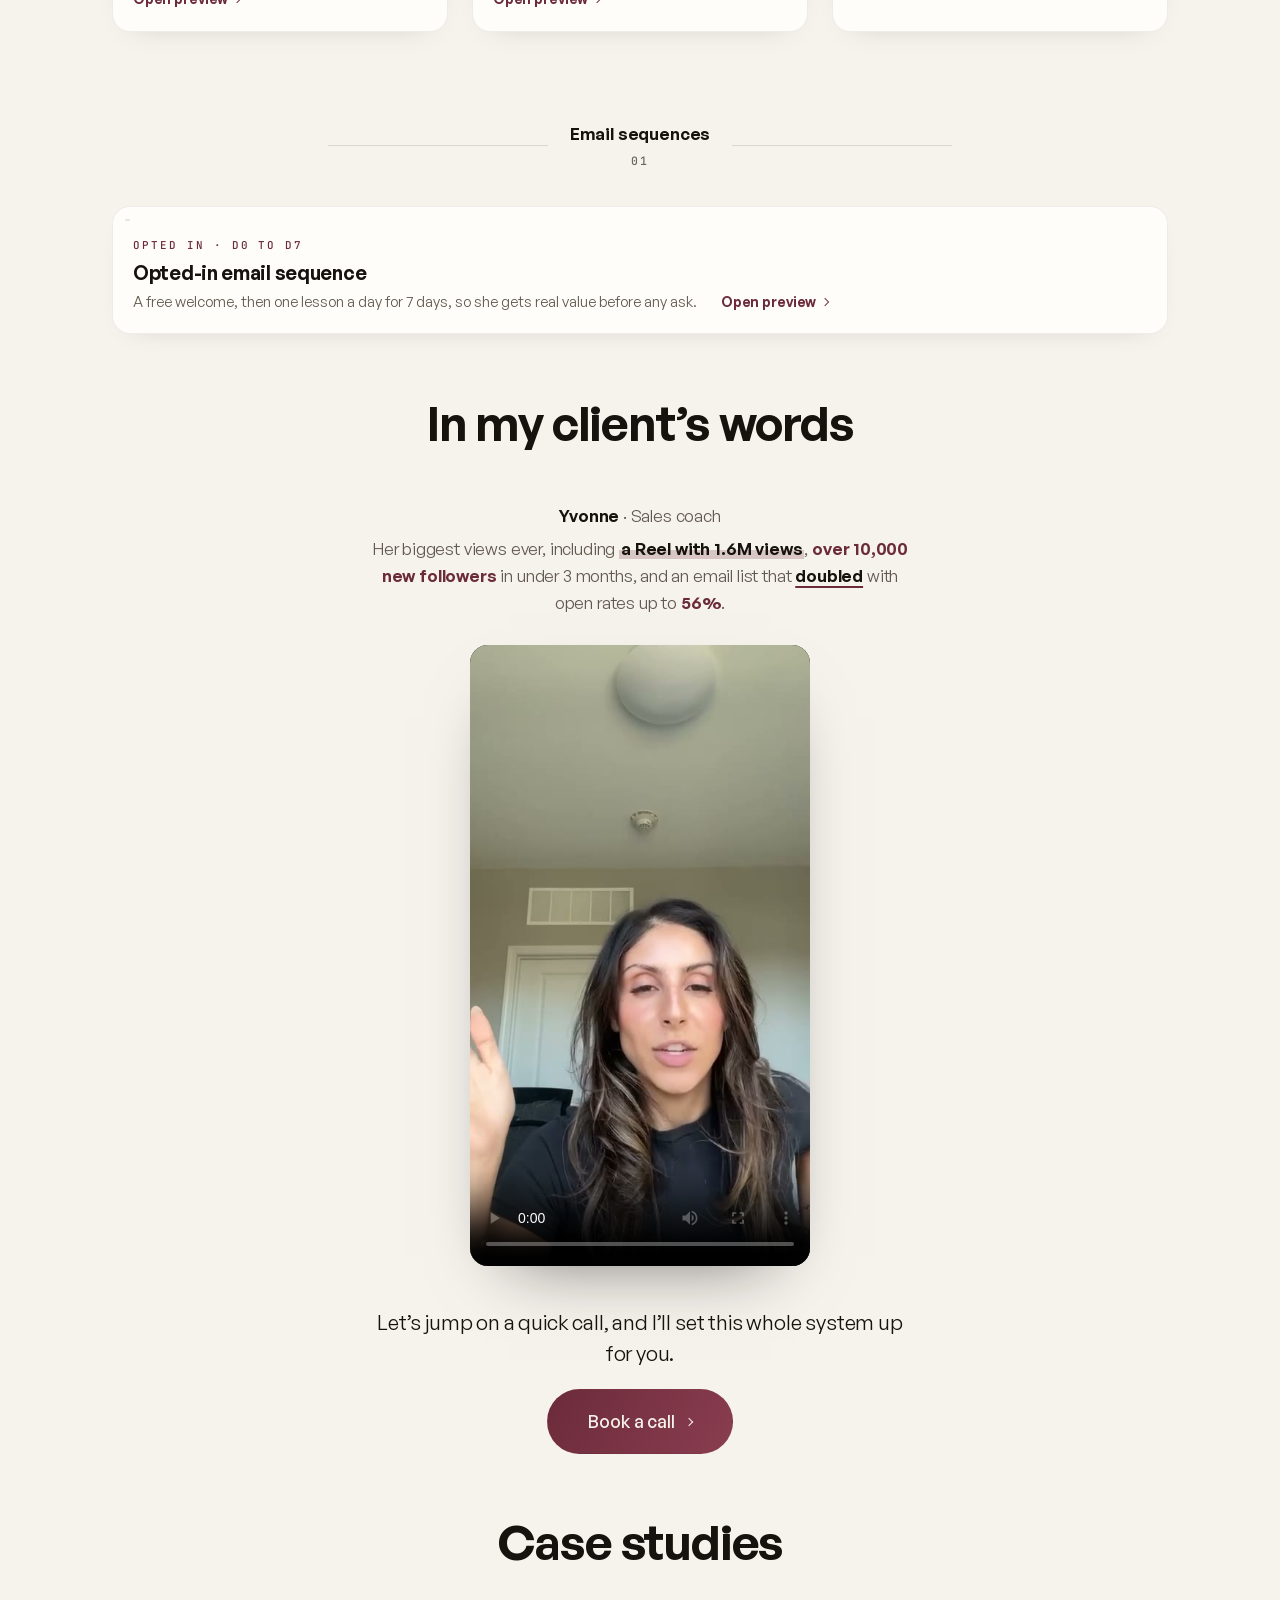
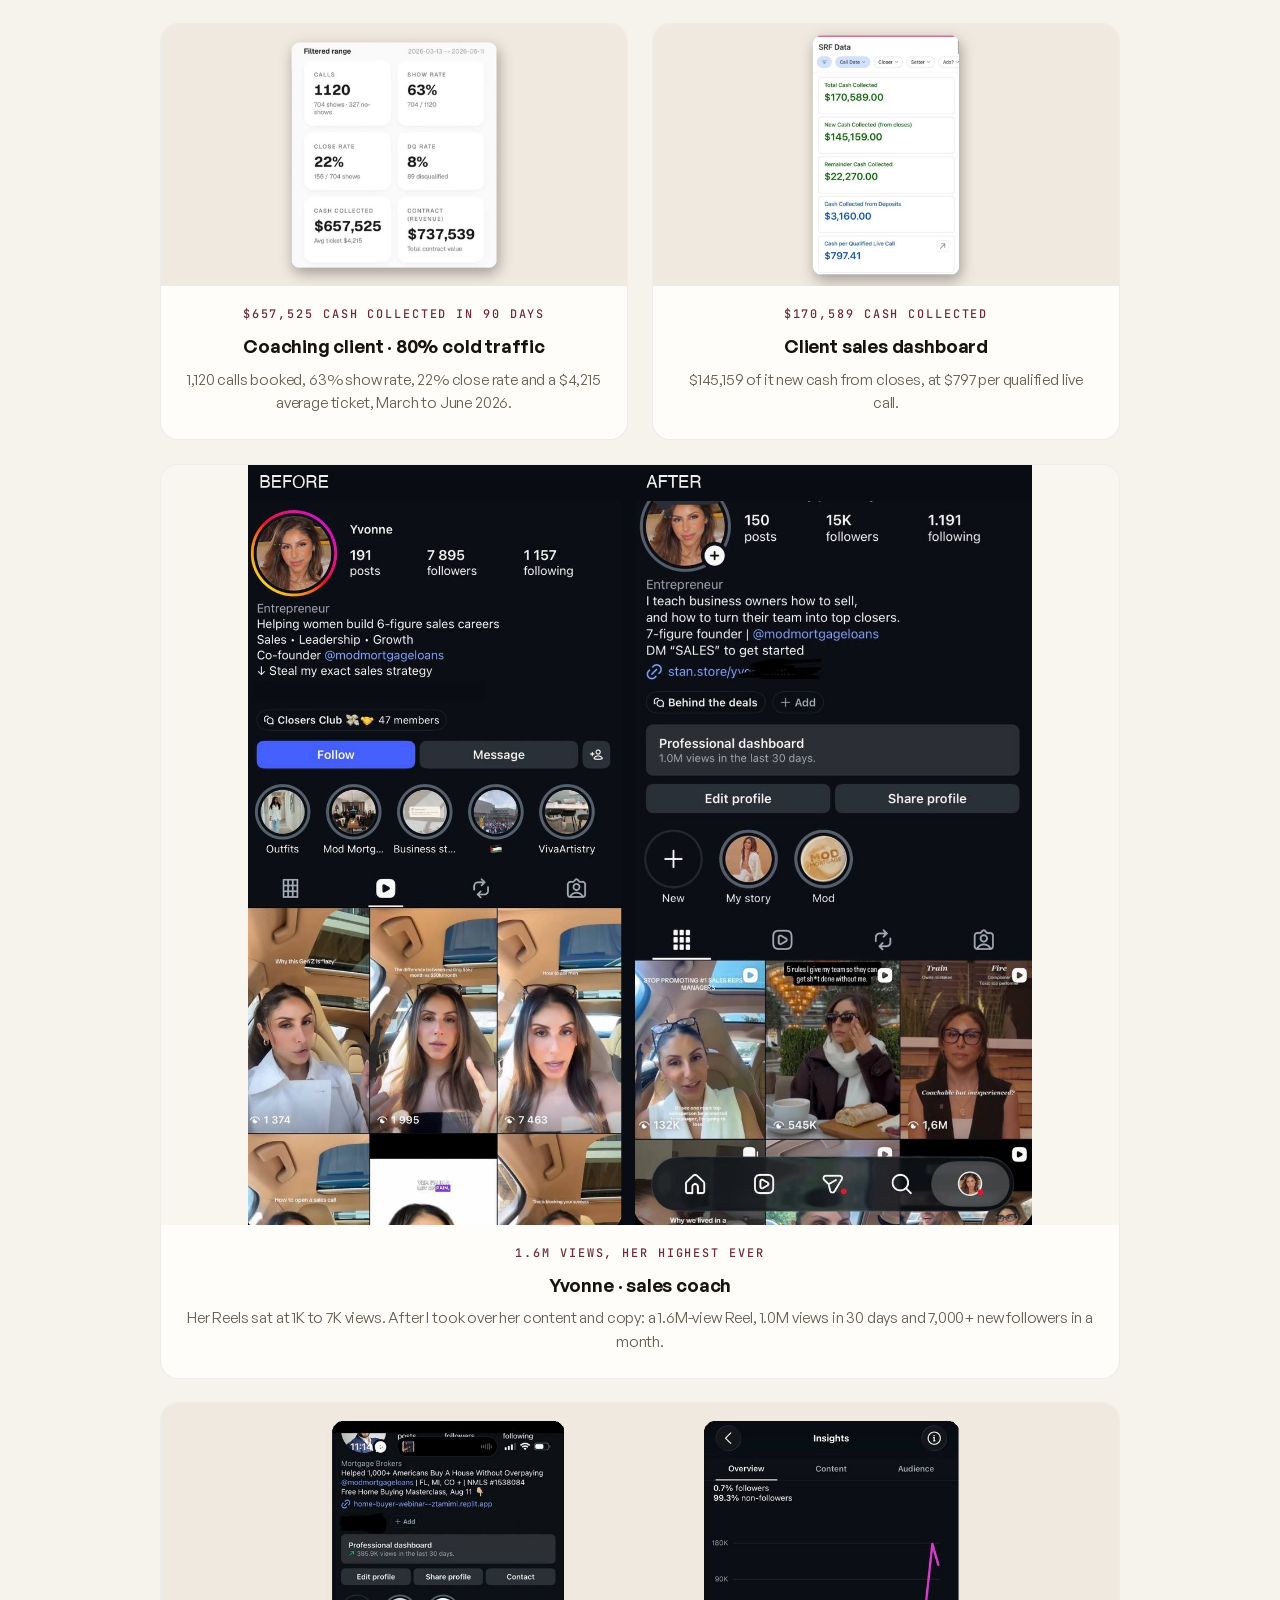
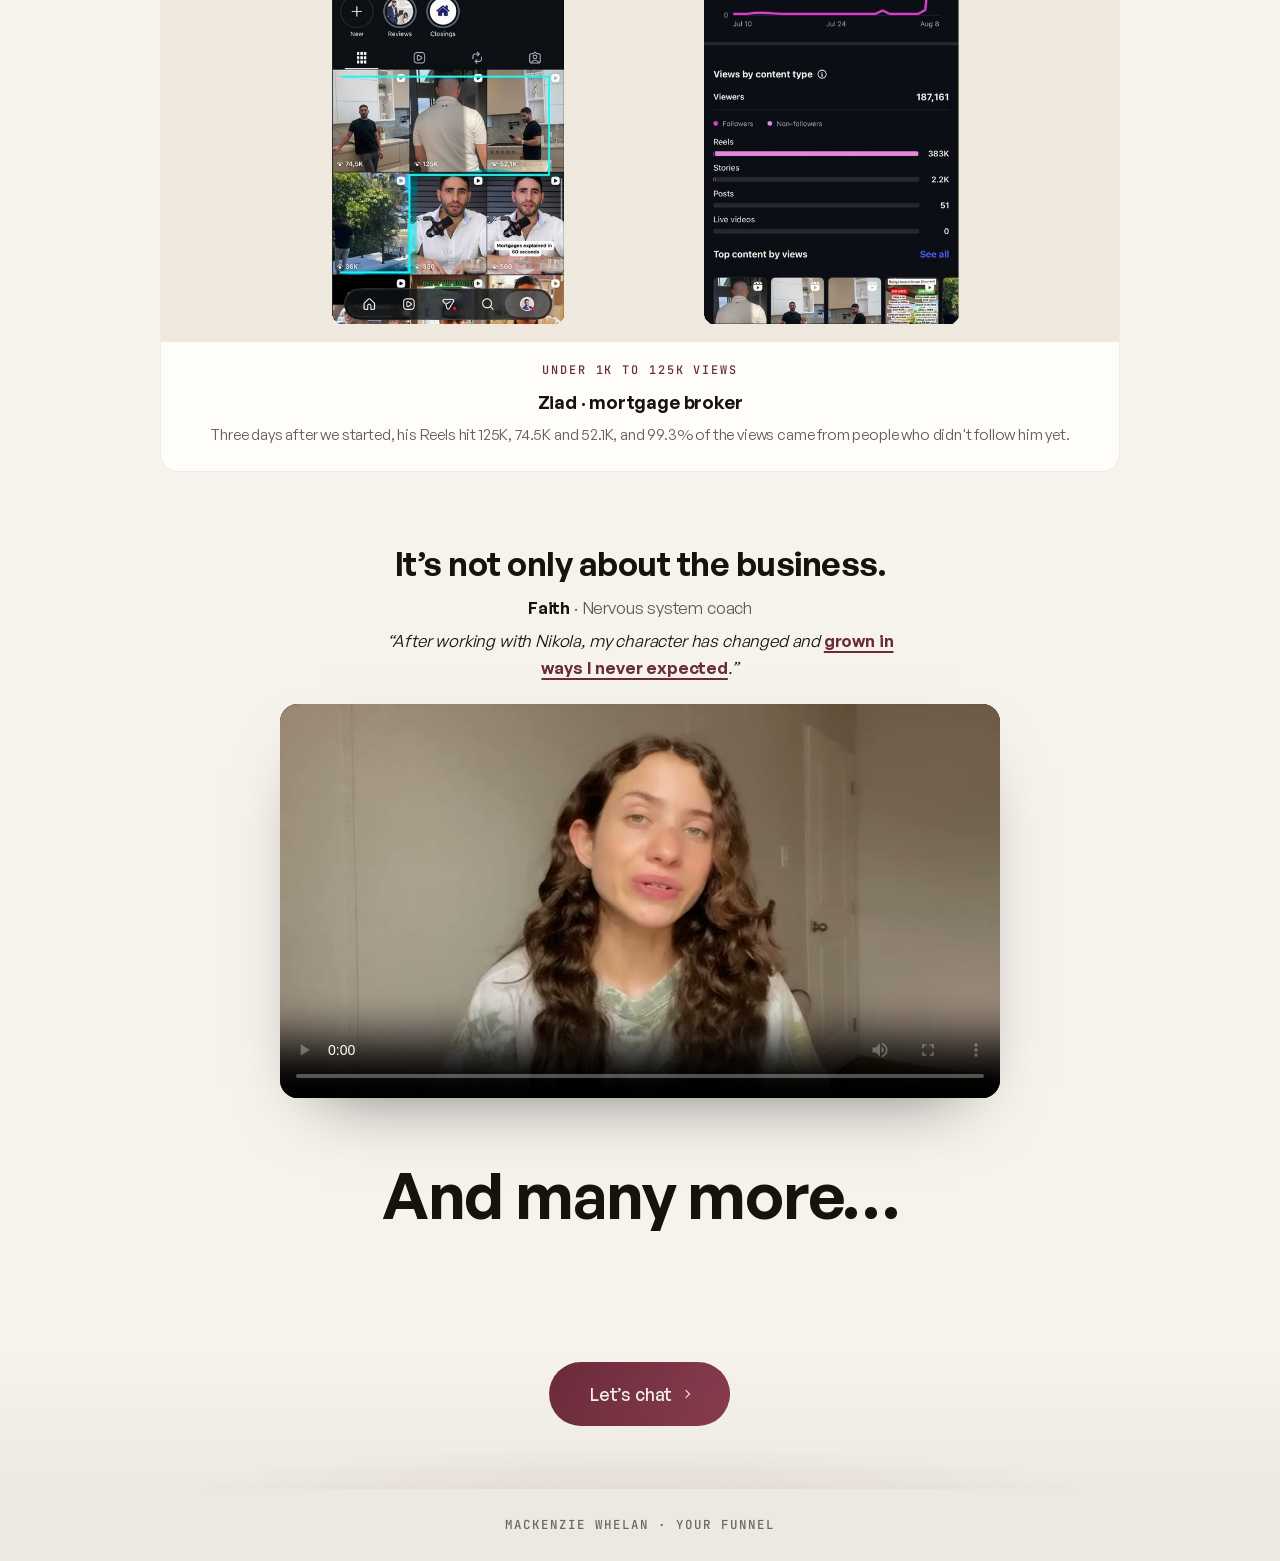
==== commit d9fa2195: "Show the page scrollbar again on every page Co-Authored-By: Claude Opus 5.5 <noreply@anthropic.com>" ====
--- a/index.html
+++ b/index.html
@@ -48,7 +48,6 @@
   </script>
 <script data-topfix>try{if("scrollRestoration" in history)history.scrollRestoration="manual"}catch(e){}addEventListener("load",function(){if(!location.hash){scrollTo(0,0);setTimeout(function(){scrollTo(0,0)},50)}});</script>
 <style>.cal-direct{text-align:center;margin-top:16px;font-size:.9rem;opacity:.75}.cal-direct a{text-decoration:underline}</style>
-<style data-noscrollbar>html,body,*{scrollbar-width:none;-ms-overflow-style:none}html::-webkit-scrollbar,body::-webkit-scrollbar,*::-webkit-scrollbar{display:none;width:0;height:0}</style>
 </head>
 <body>
   <main id="top">
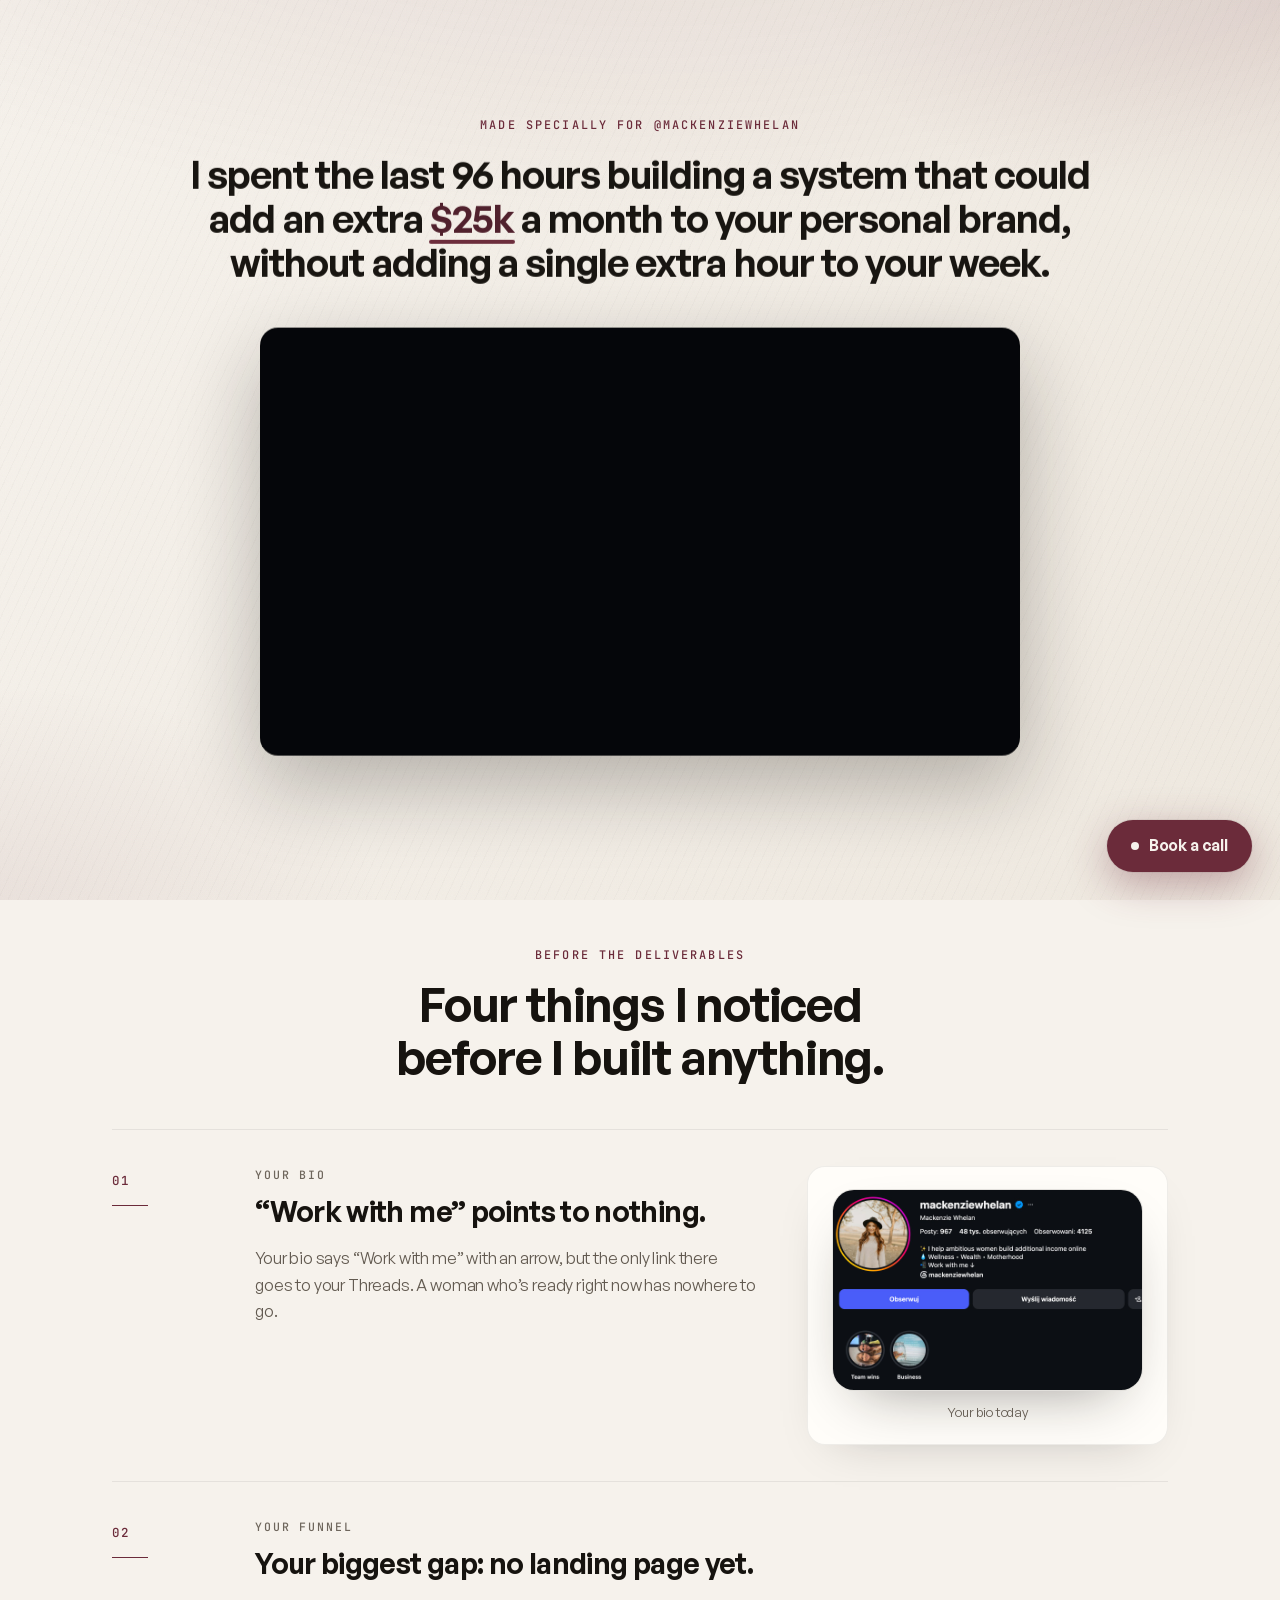
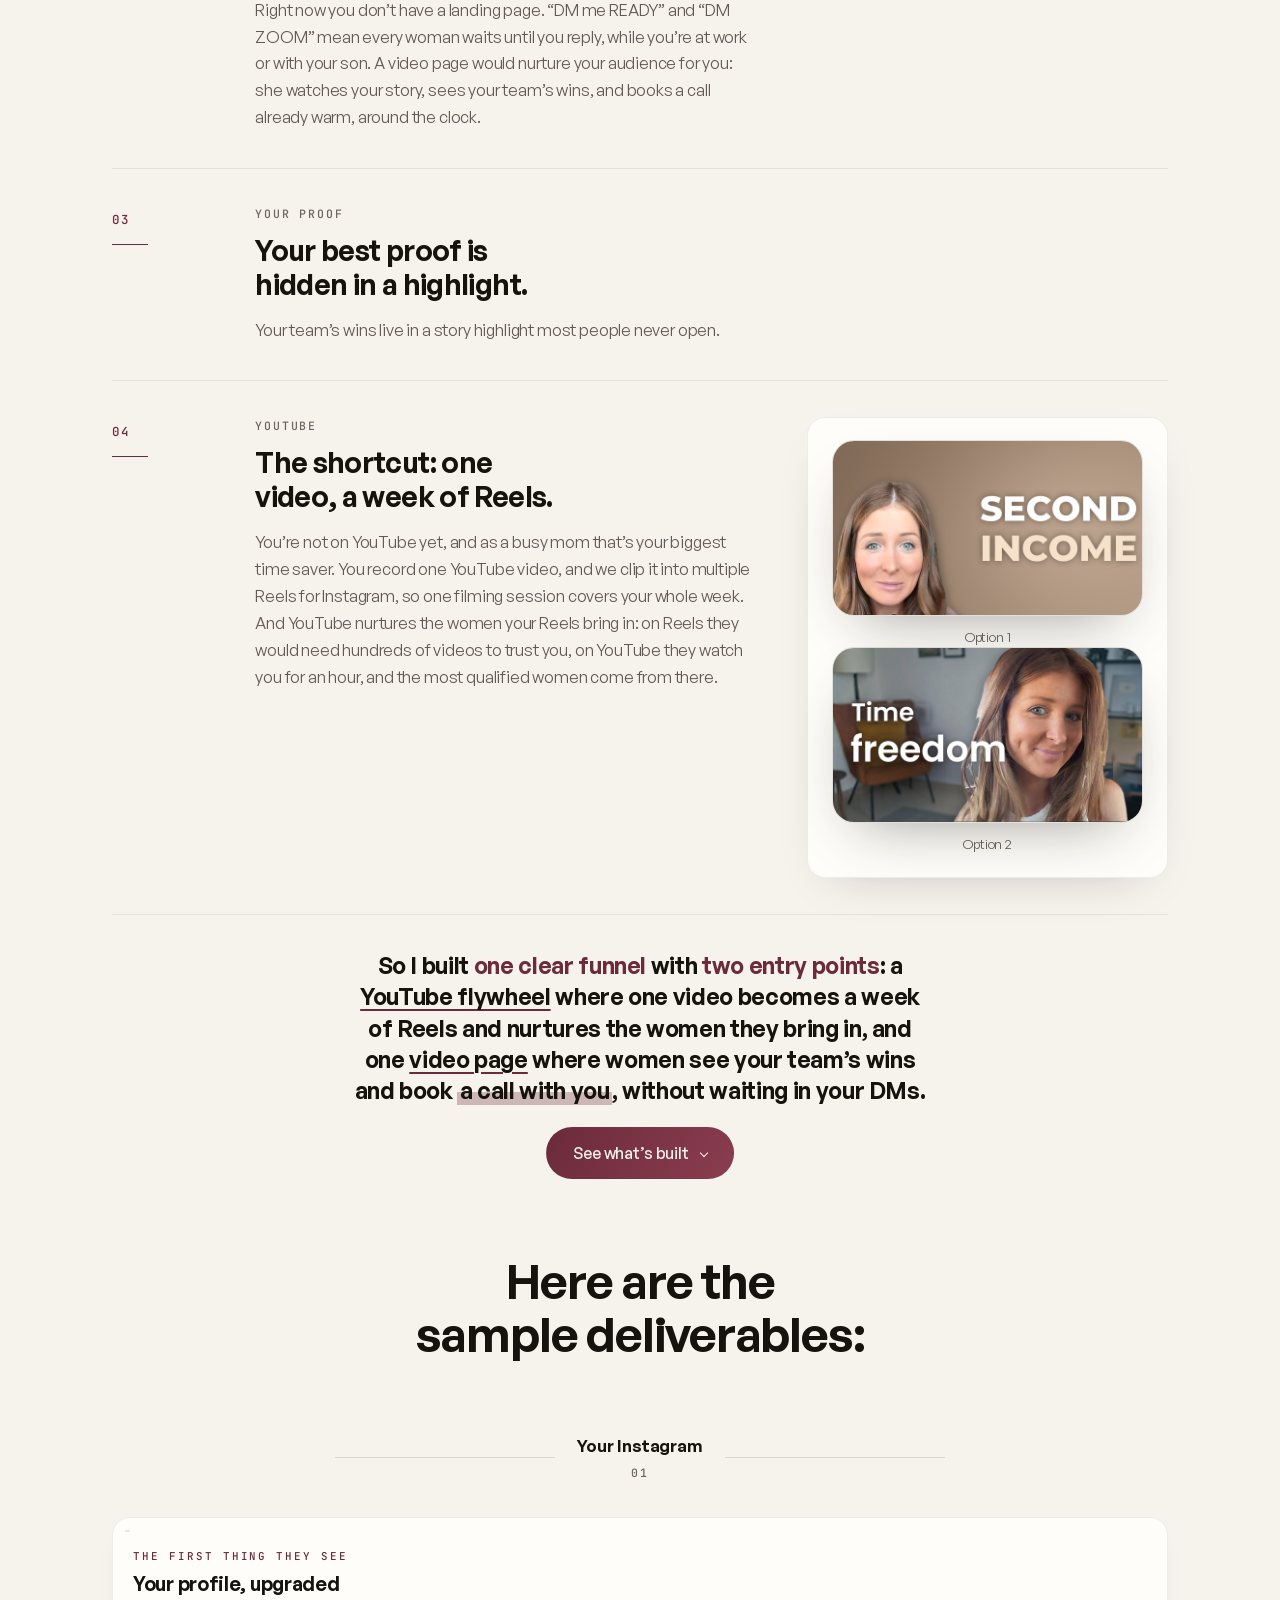
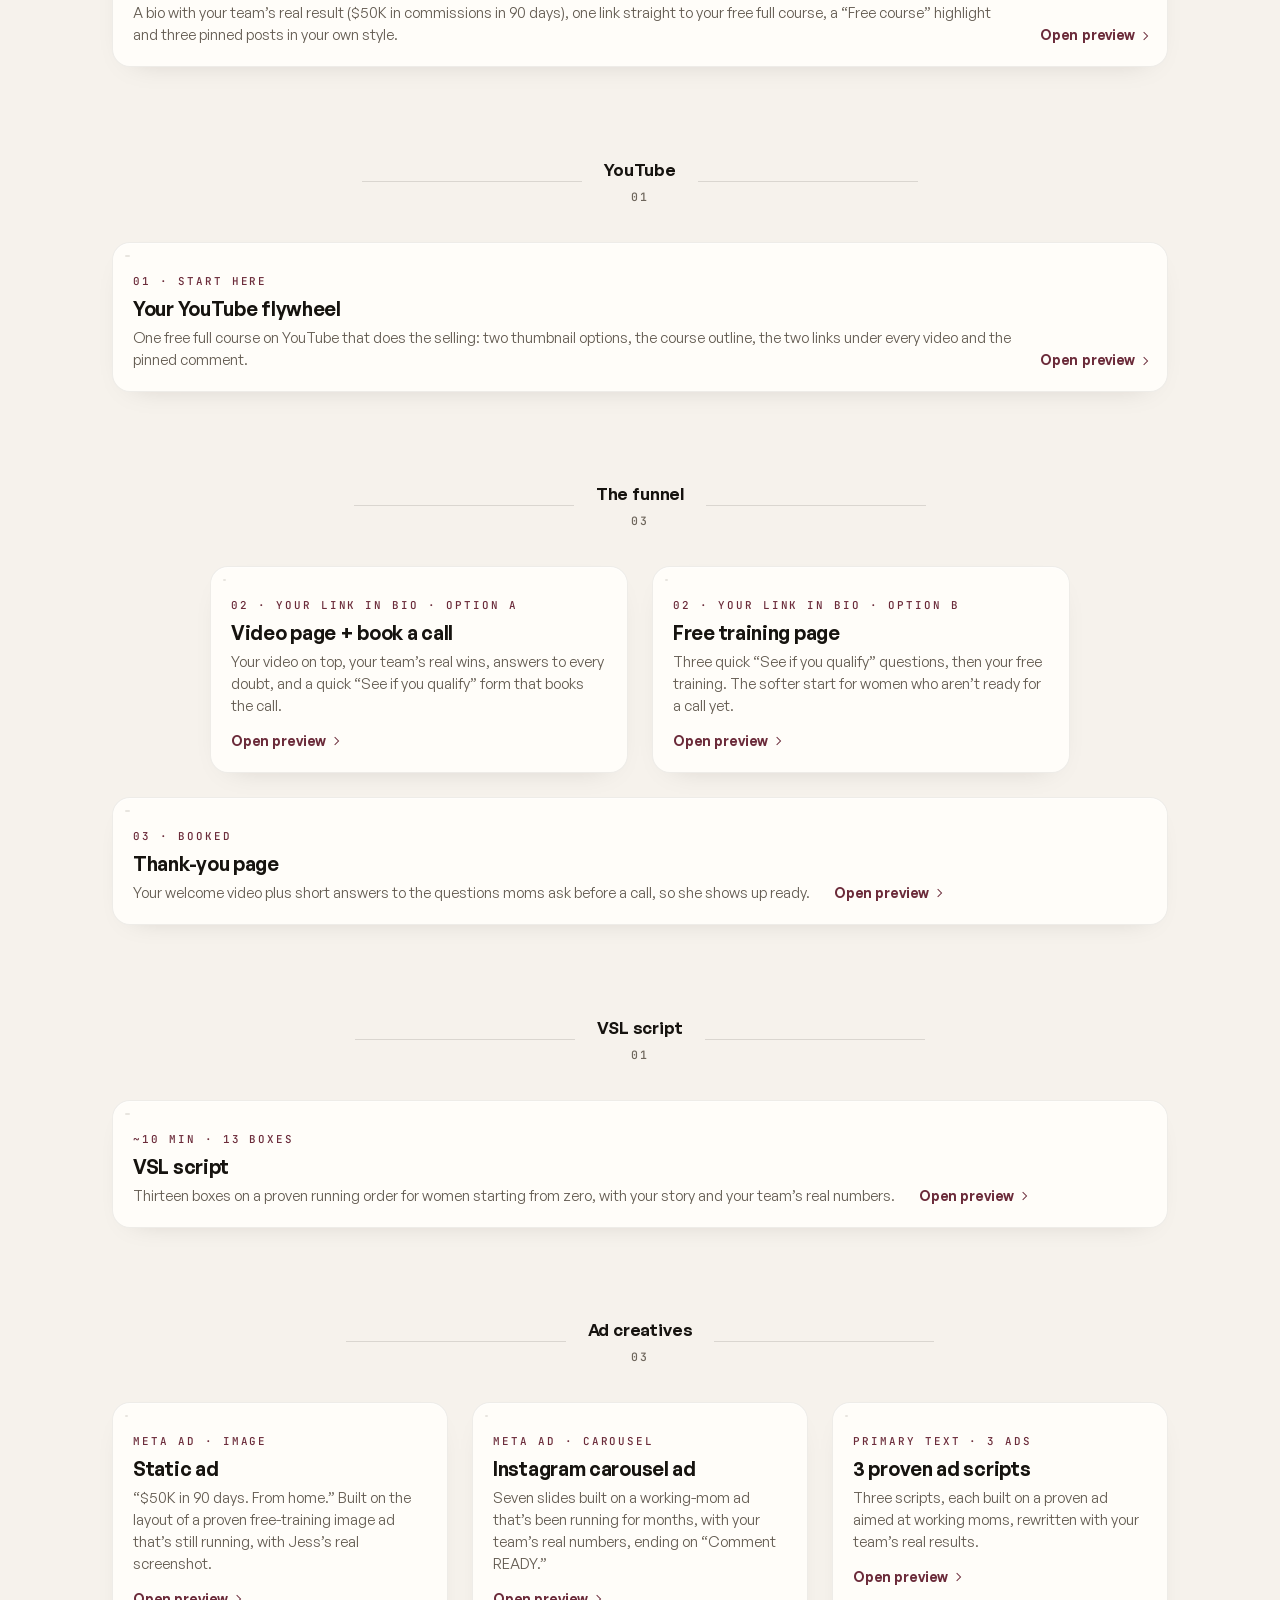
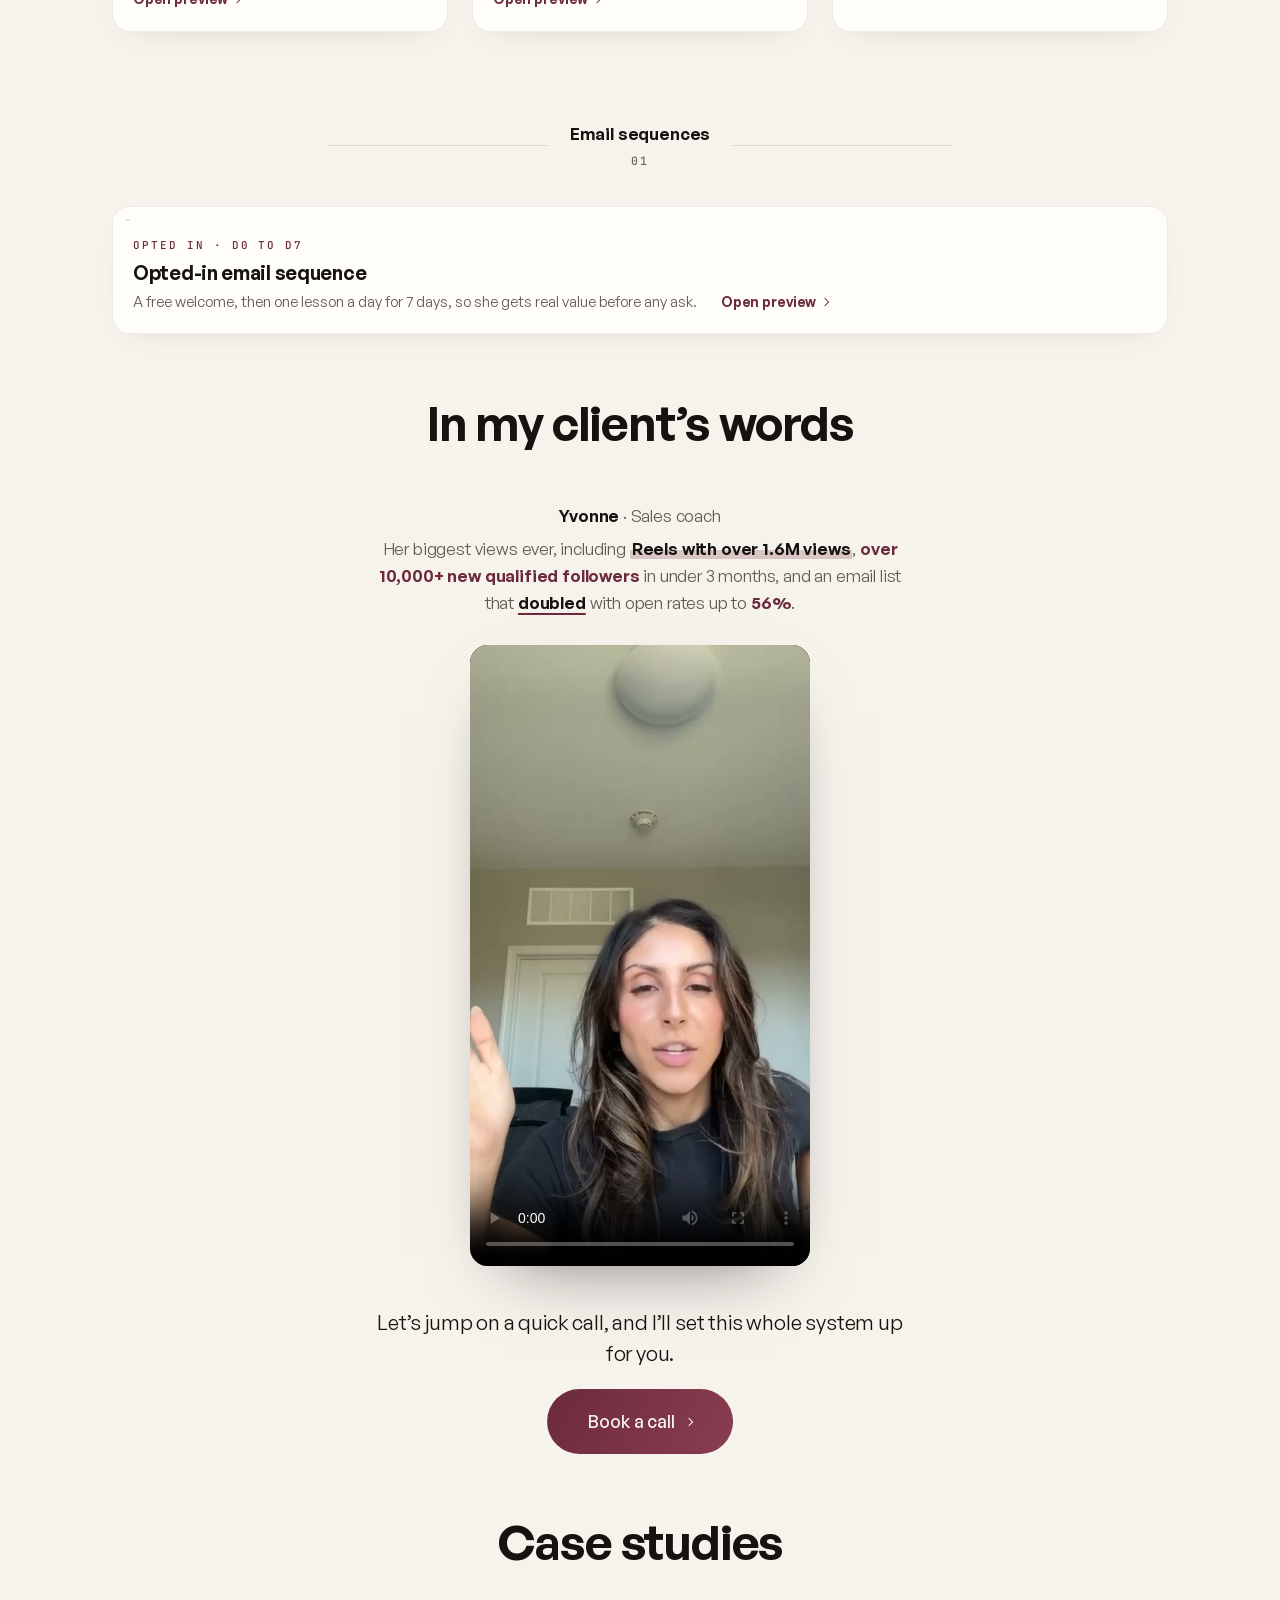
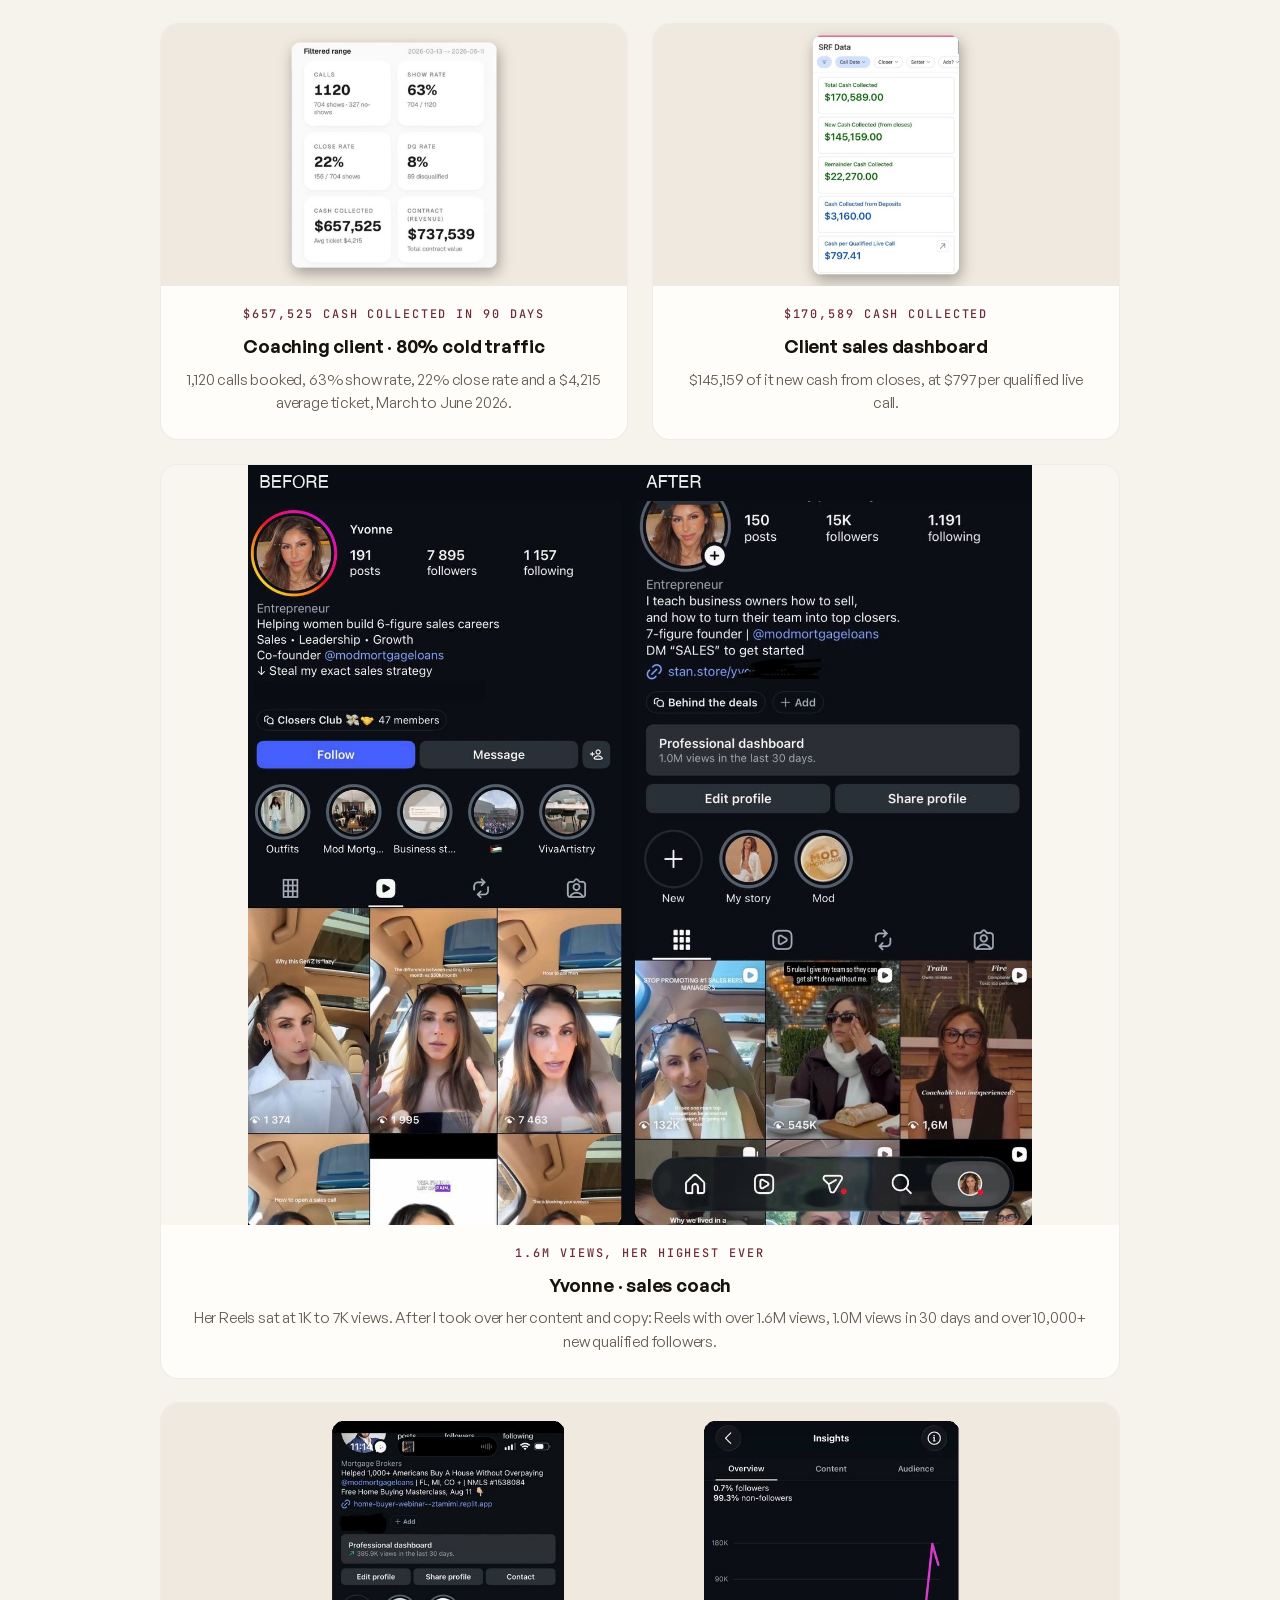
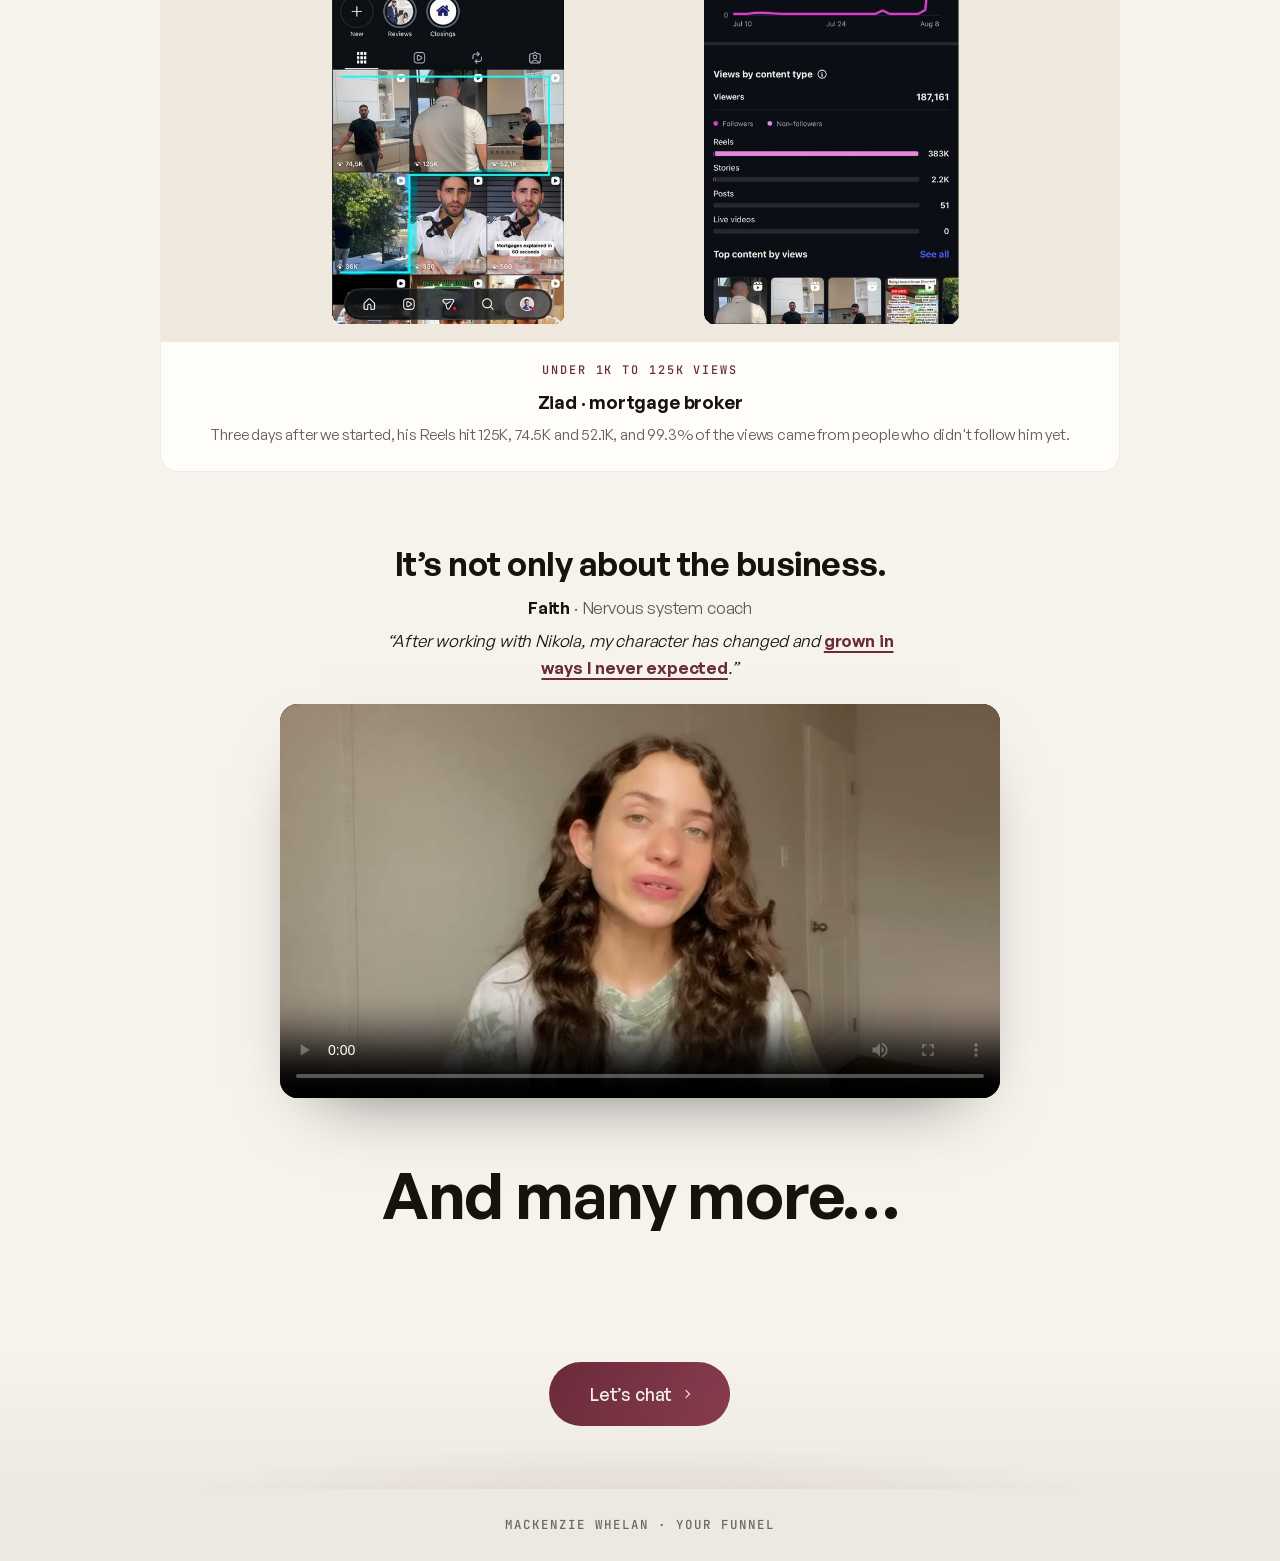
==== commit 636386dc: "Yvonne testimonial wording Co-Authored-By: Claude Opus 5.5 <noreply@anthropic.com>" ====
--- a/index.html
+++ b/index.html
@@ -41,7 +41,7 @@
       caseStudies: [
         { image: "assets/img/cases/funnel-90d.jpg", result: "$657,525 cash collected in 90 days", title: "Coaching client · 80% cold traffic", text: "1,120 calls booked, 63% show rate, 22% close rate and a $4,215 average ticket, March to June 2026." },
         { image: "assets/img/cases/cash-dashboard.jpg", result: "$170,589 cash collected", title: "Client sales dashboard", text: "$145,159 of it new cash from closes, at $797 per qualified live call." },
-        { wide: true, image: "assets/img/cases/yvonne.jpg", result: "1.6M views, her highest ever", title: "Yvonne · sales coach", text: "Her Reels sat at 1K to 7K views. After I took over her content and copy: a 1.6M-view Reel, 1.0M views in 30 days and 7,000+ new followers in a month." },
+        { wide: true, image: "assets/img/cases/yvonne.jpg", result: "1.6M views, her highest ever", title: "Yvonne · sales coach", text: "Her Reels sat at 1K to 7K views. After I took over her content and copy: Reels with over 1.6M views, 1.0M views in 30 days and over 10,000+ new qualified followers." },
         { wide: true, image: "assets/img/cases/ziad.jpg", result: "Under 1K to 125K views", title: "Ziad · mortgage broker", text: "Three days after we started, his Reels hit 125K, 74.5K and 52.1K, and 99.3% of the views came from people who didn't follow him yet." }
       ]
     };
@@ -302,7 +302,7 @@
         <h2 class="section__title case-studies__title reveal">In my client&rsquo;s words</h2>
         <div class="vt-head reveal">
           <p class="vt-who"><b>Yvonne</b> &middot; Sales coach</p>
-          <p class="vt-desc">Her biggest views ever, including <span class="hl-bg">a Reel with 1.6M views</span>, <span class="hl">over 10,000 new followers</span> in under 3 months, and an email list that <u class="ul">doubled</u> with open rates up to <span class="hl">56%</span>.</p>
+          <p class="vt-desc">Her biggest views ever, including <span class="hl-bg">Reels with over 1.6M views</span>, <span class="hl">over 10,000+ new qualified followers</span> in under 3 months, and an email list that <u class="ul">doubled</u> with open rates up to <span class="hl">56%</span>.</p>
         </div>
         <figure class="vt reveal">
           <video controls playsinline preload="metadata" poster="assets/img/testimonial-poster.jpg" src="assets/video/testimonial.mp4"></video>
